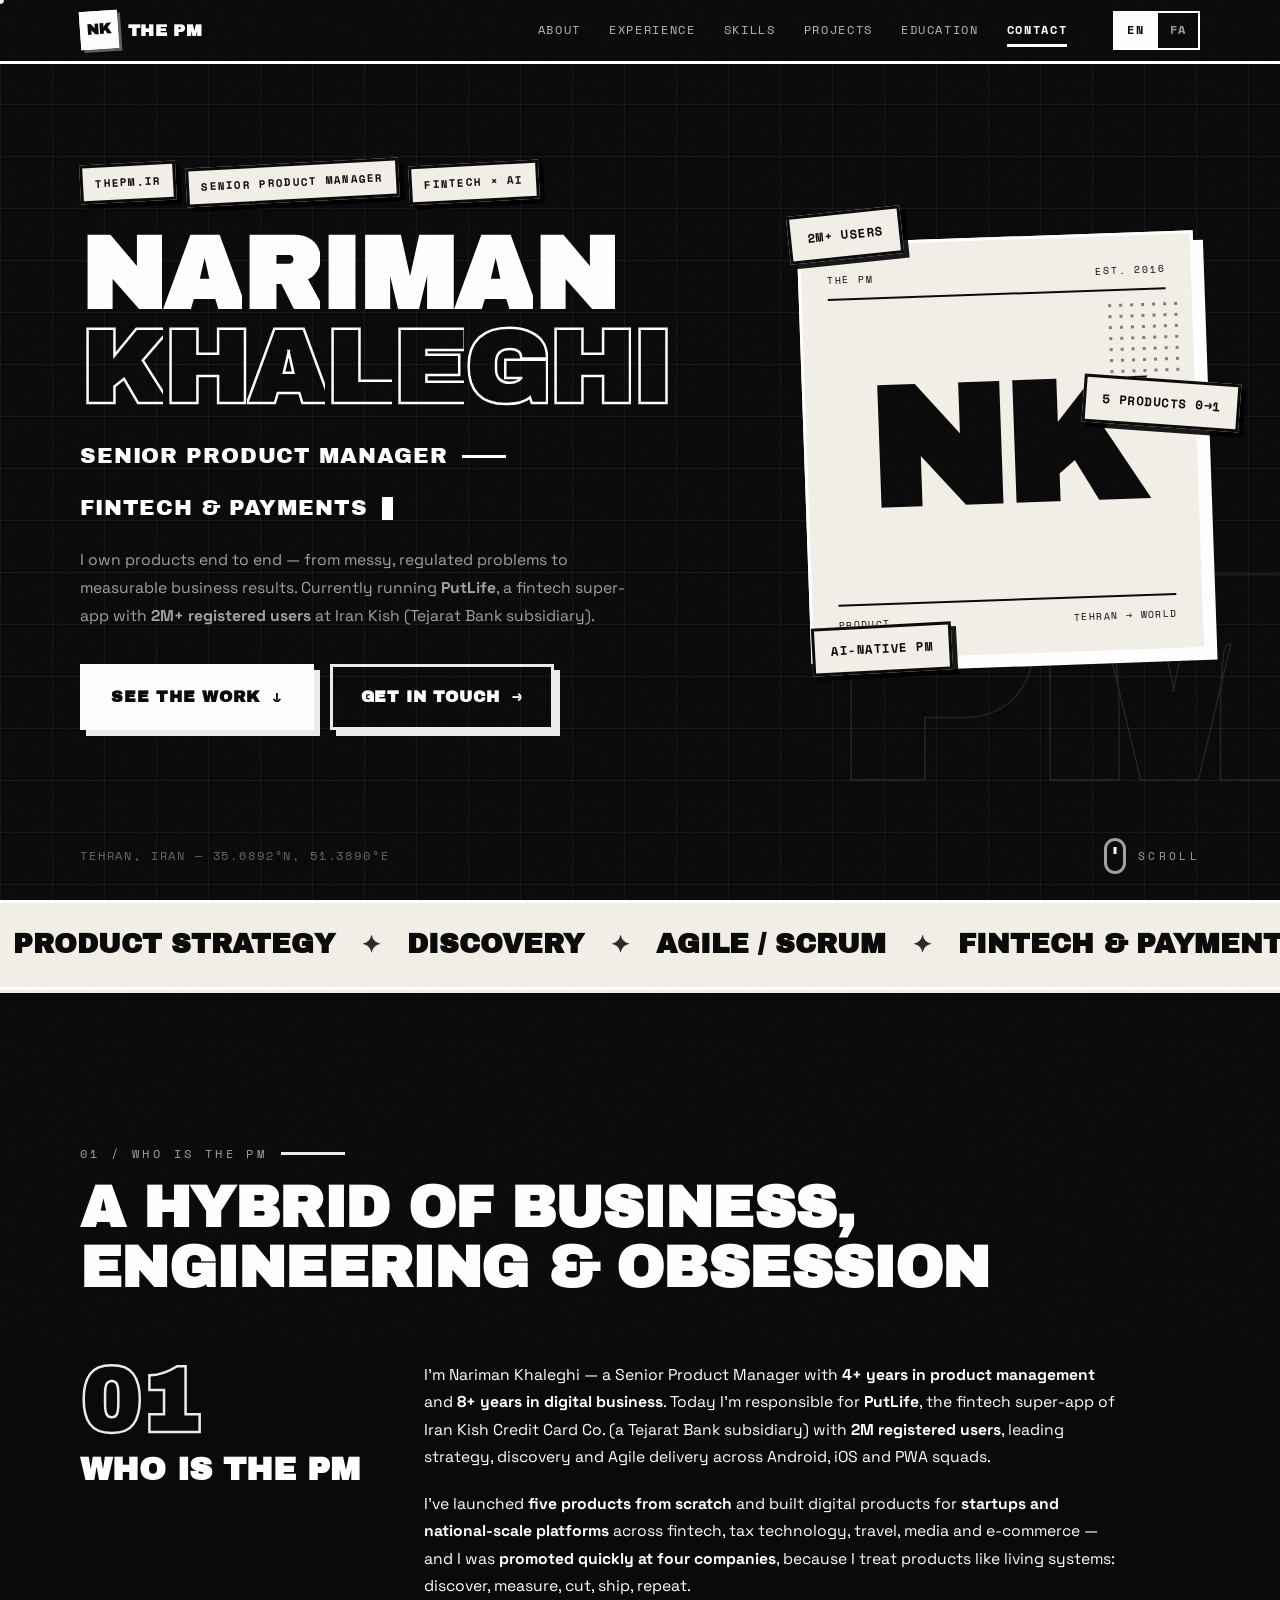
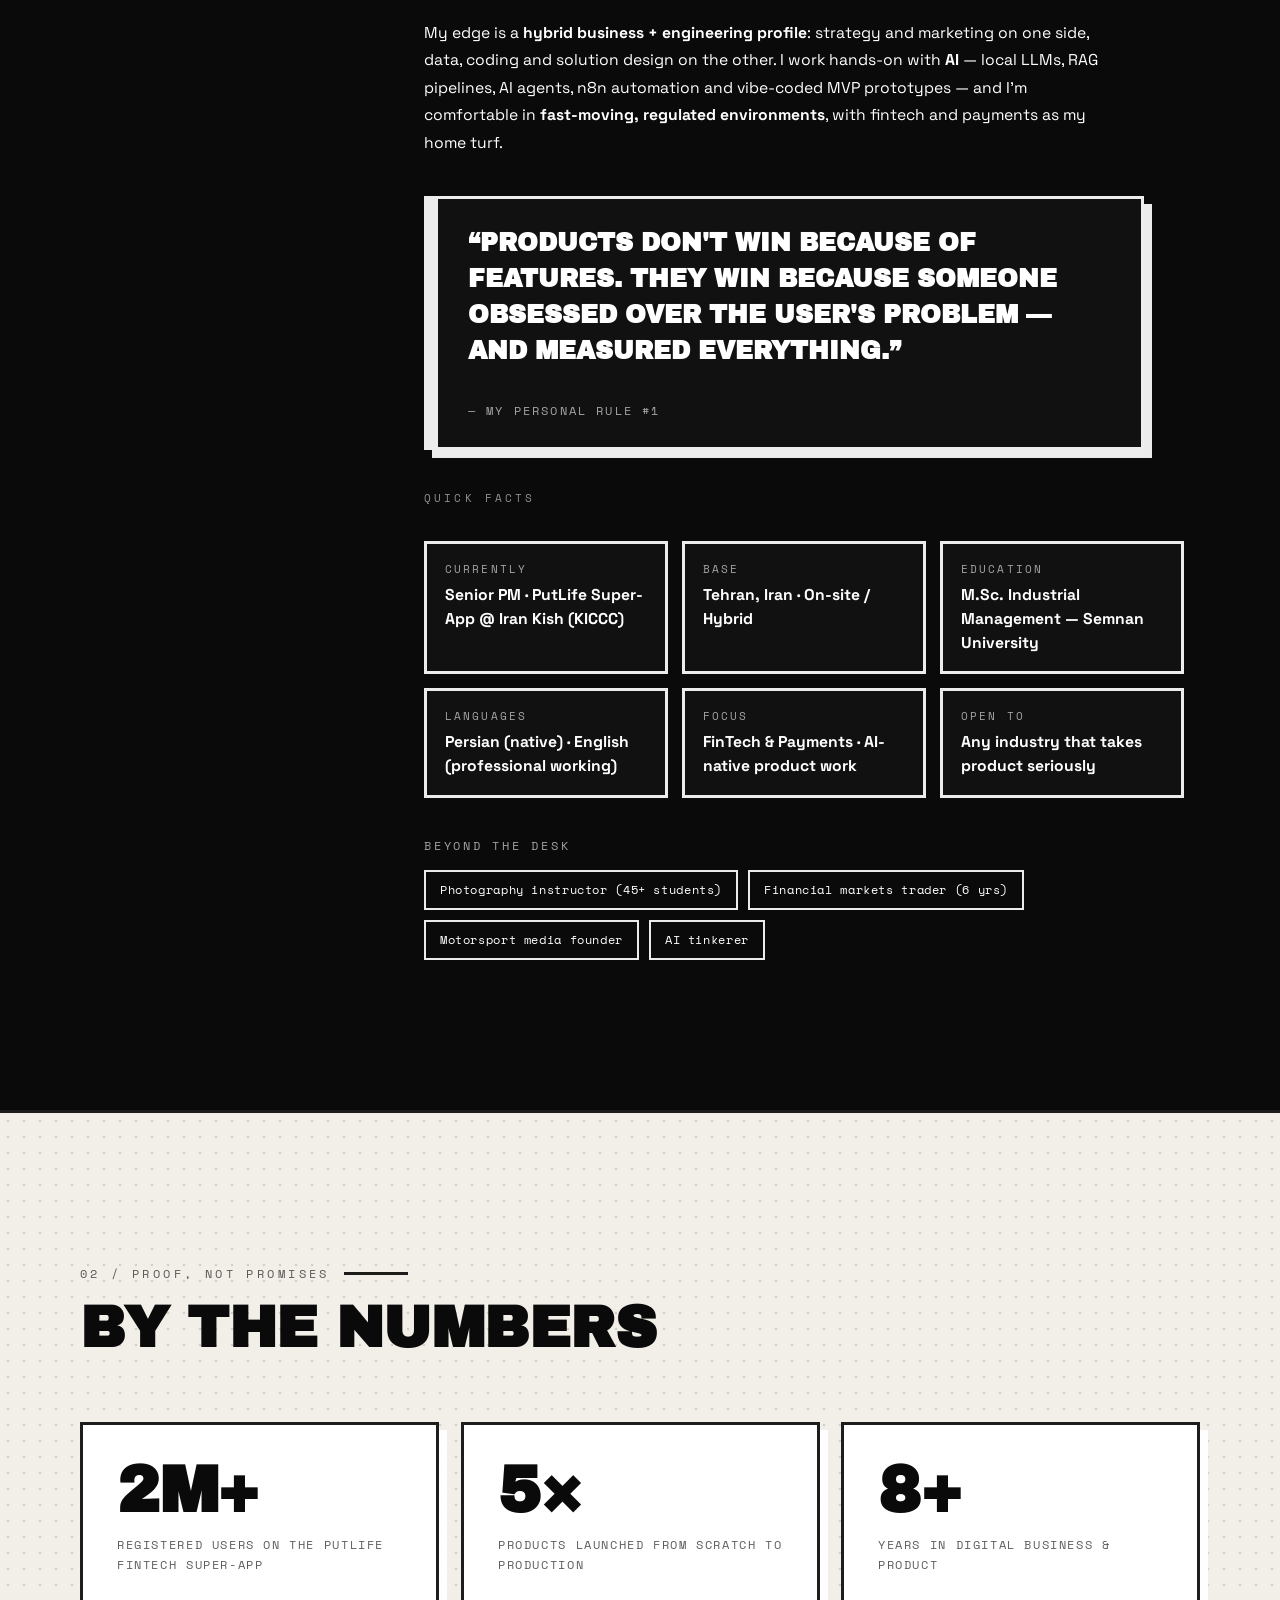
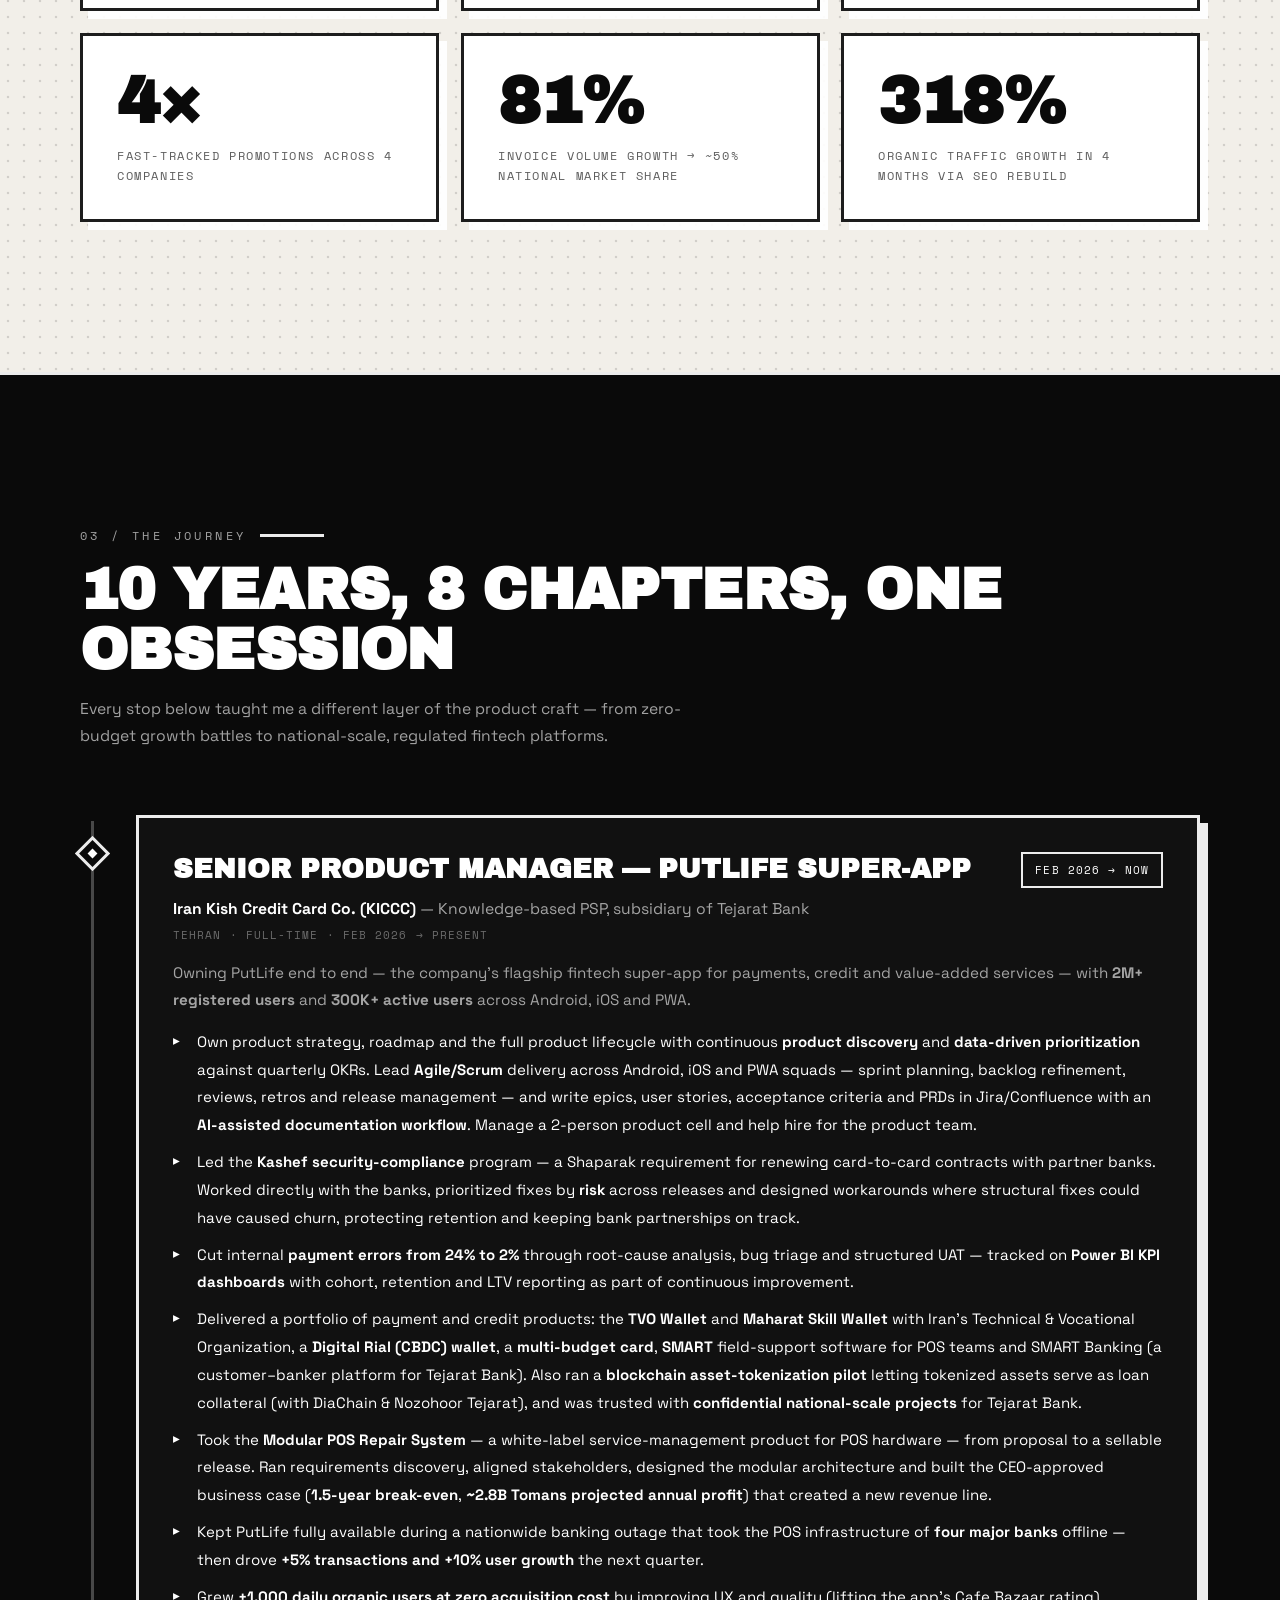
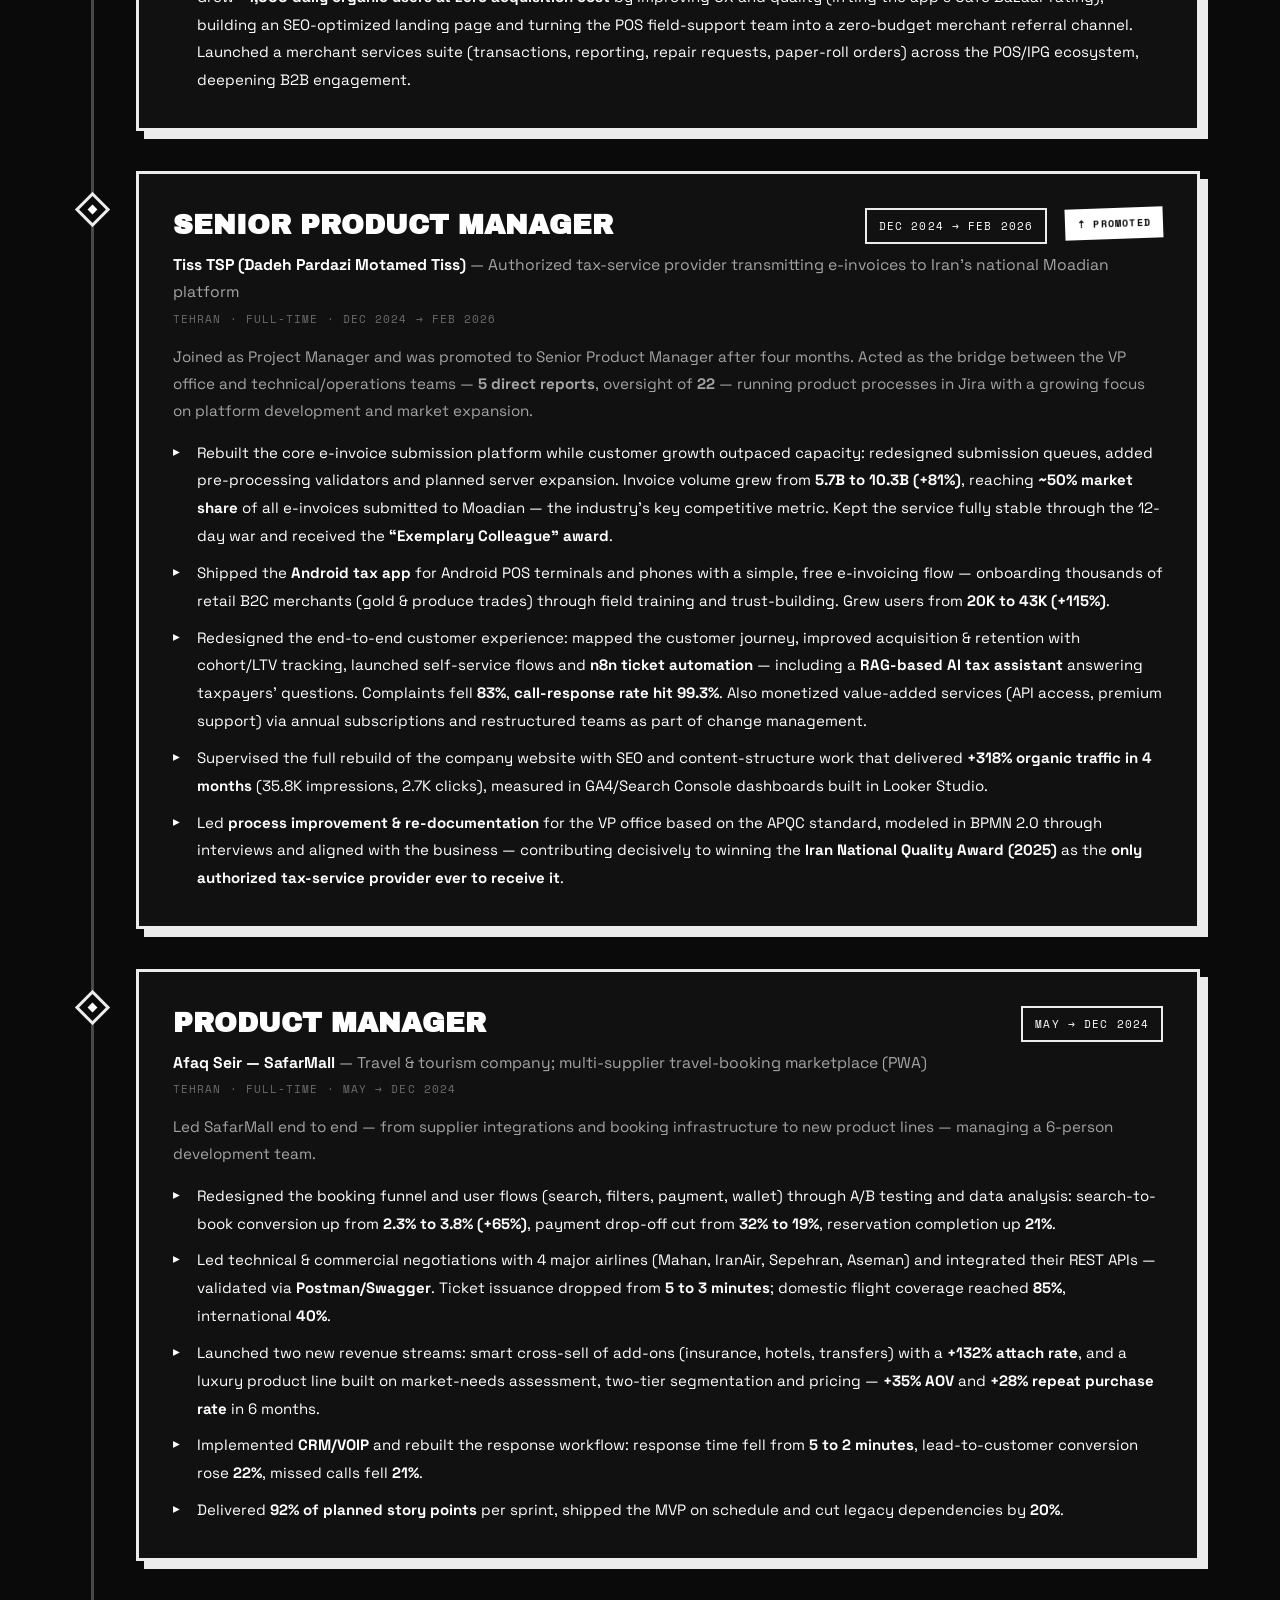
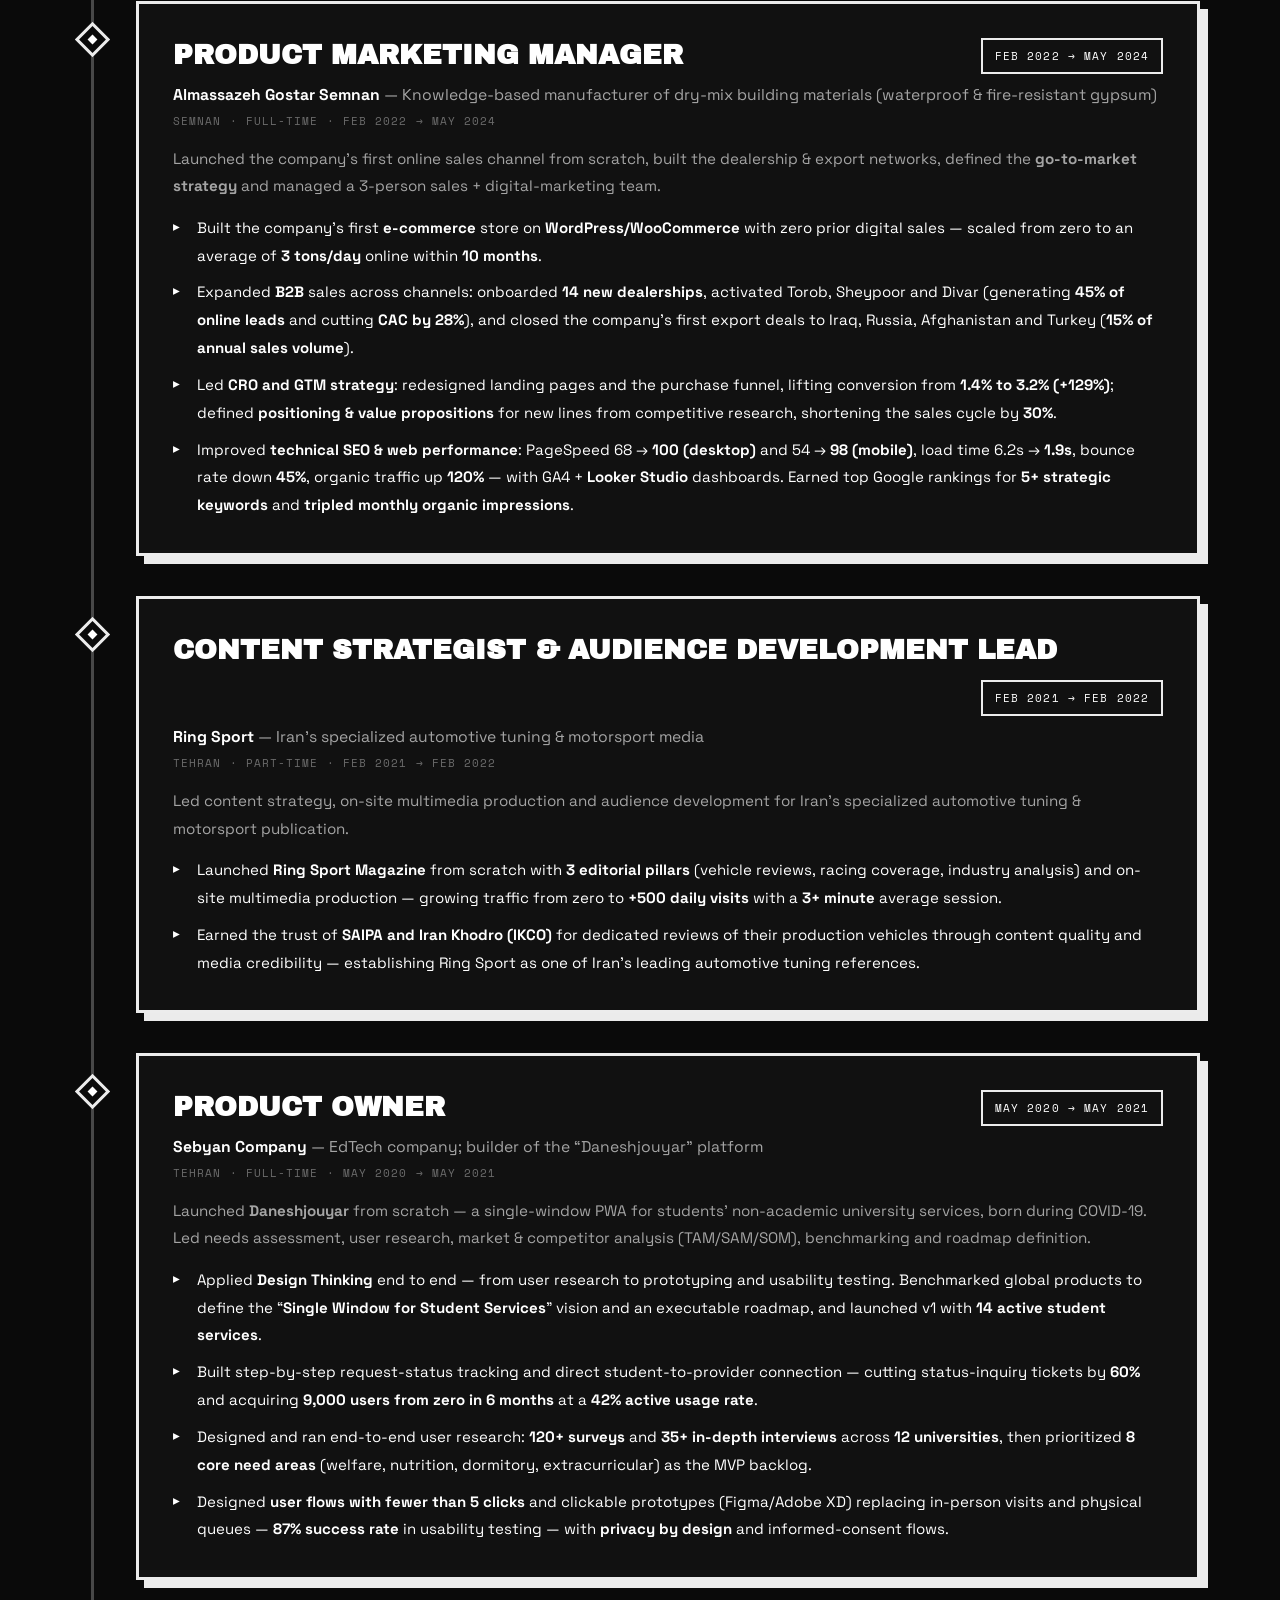
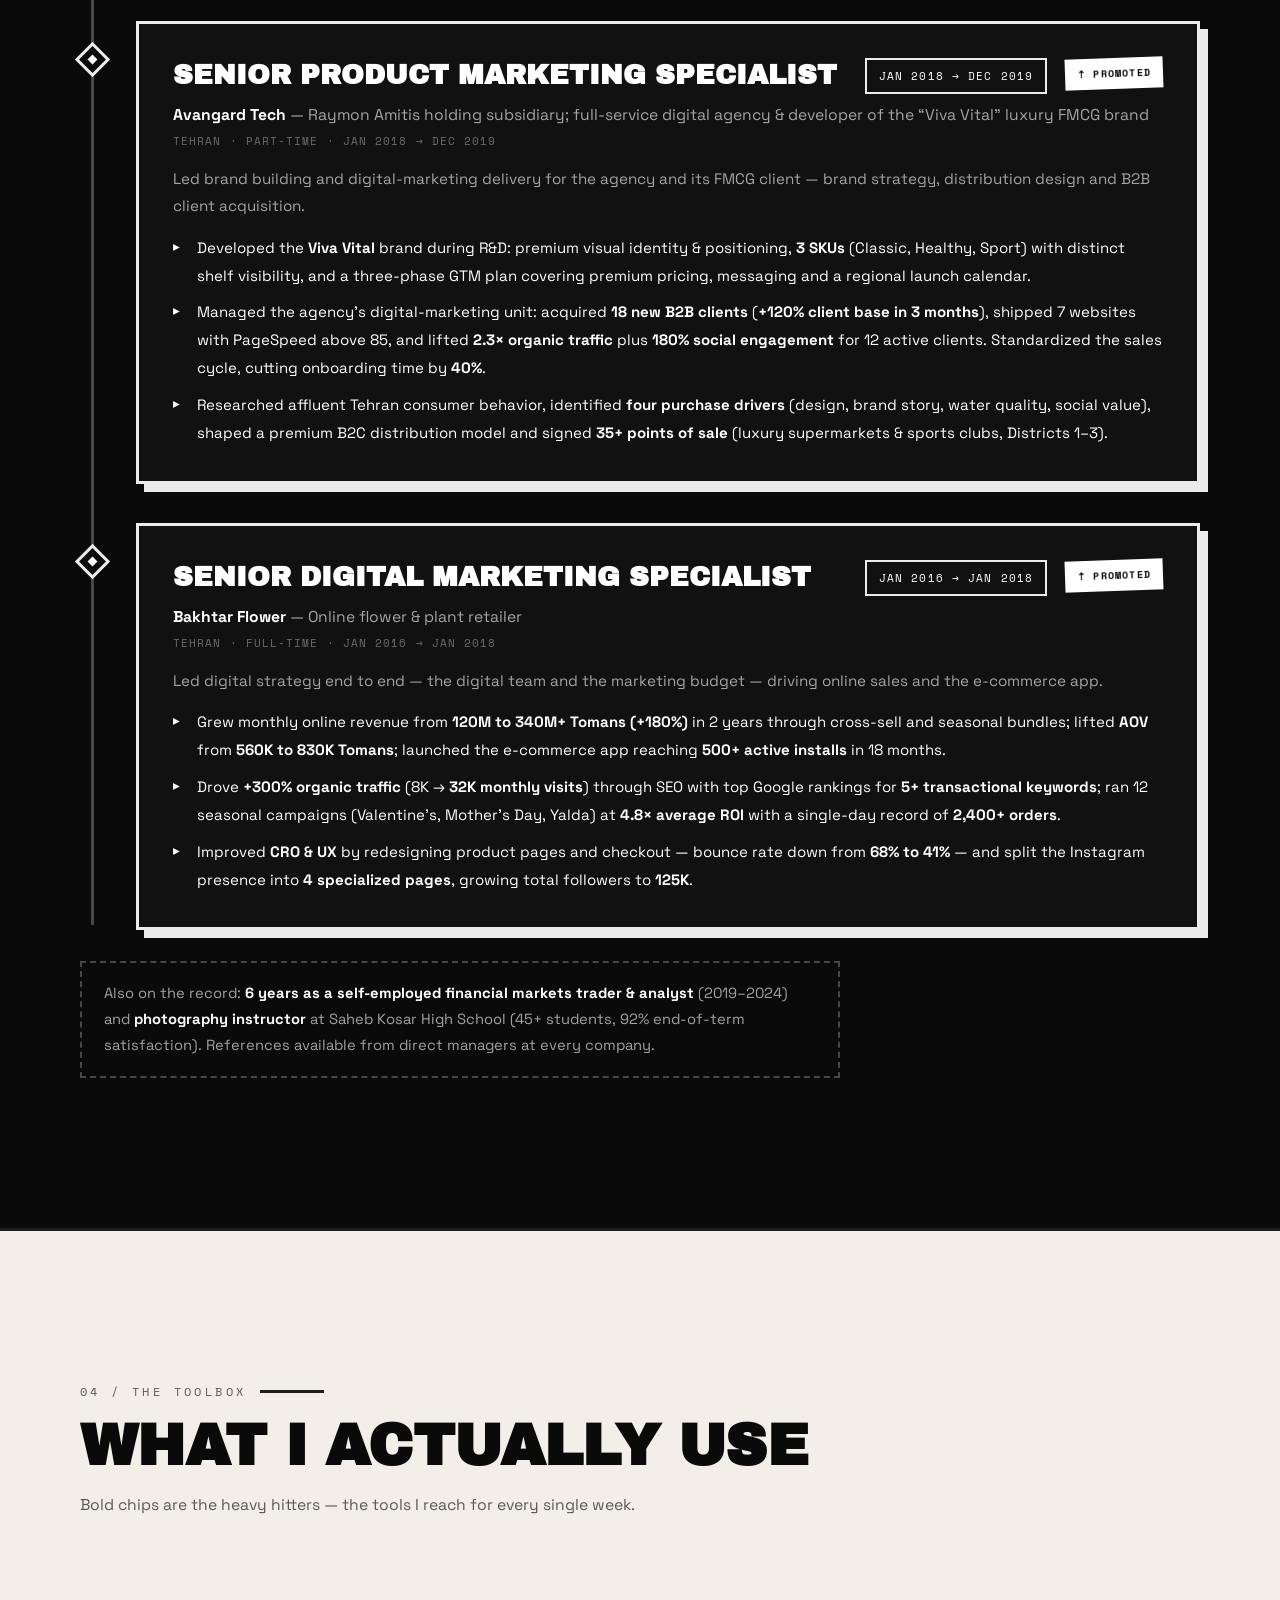
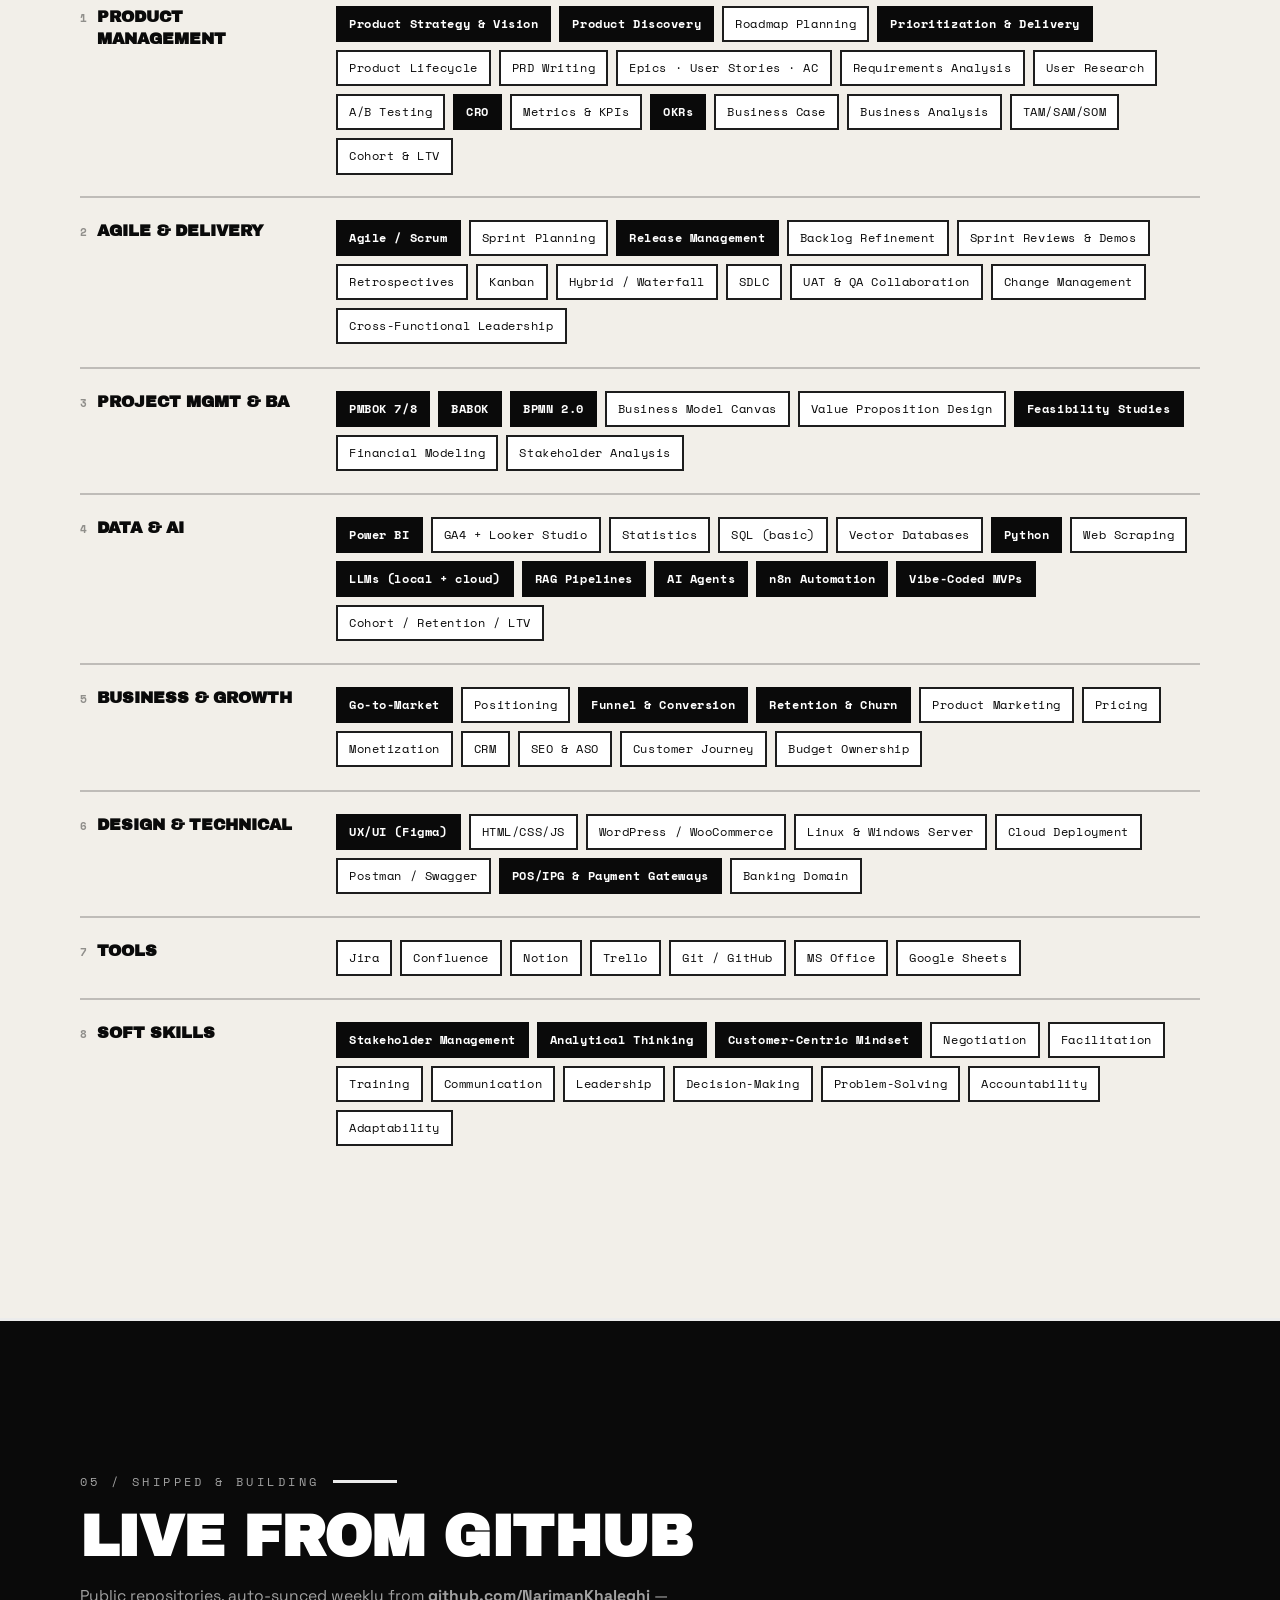
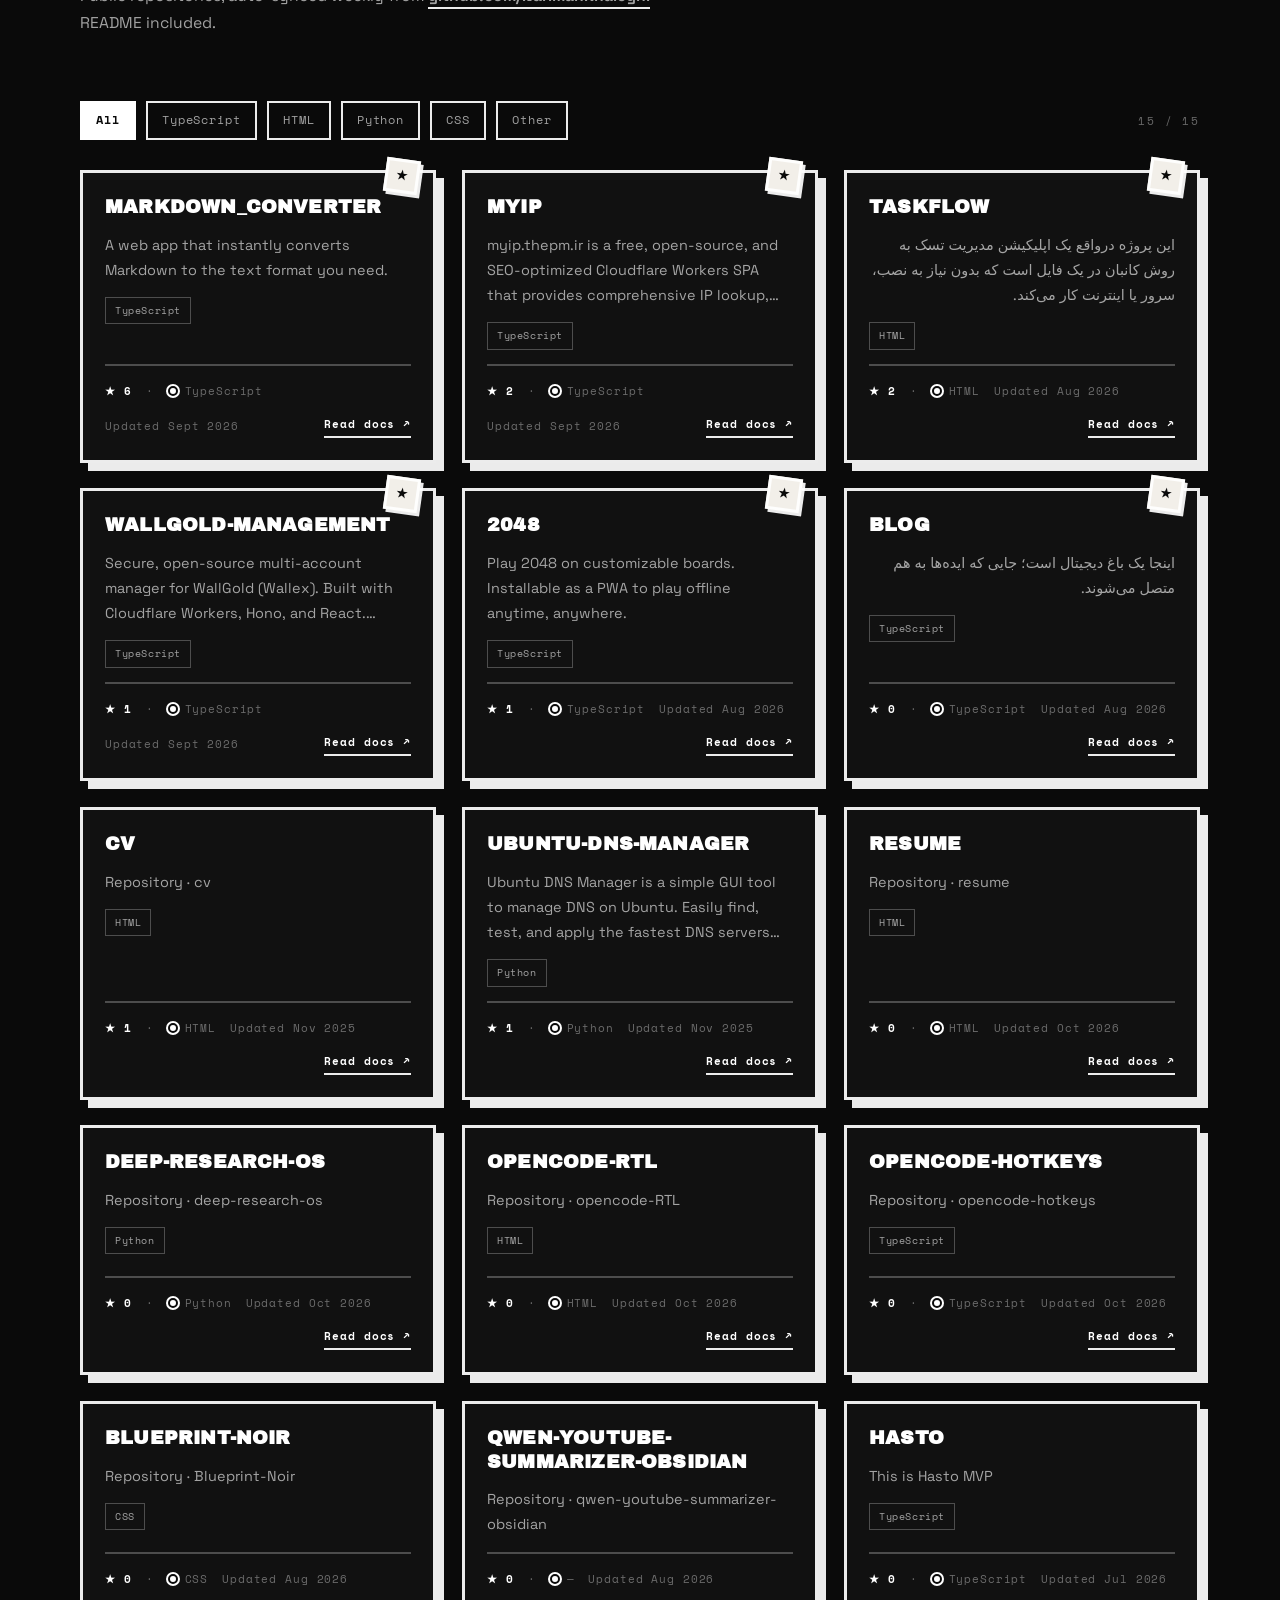
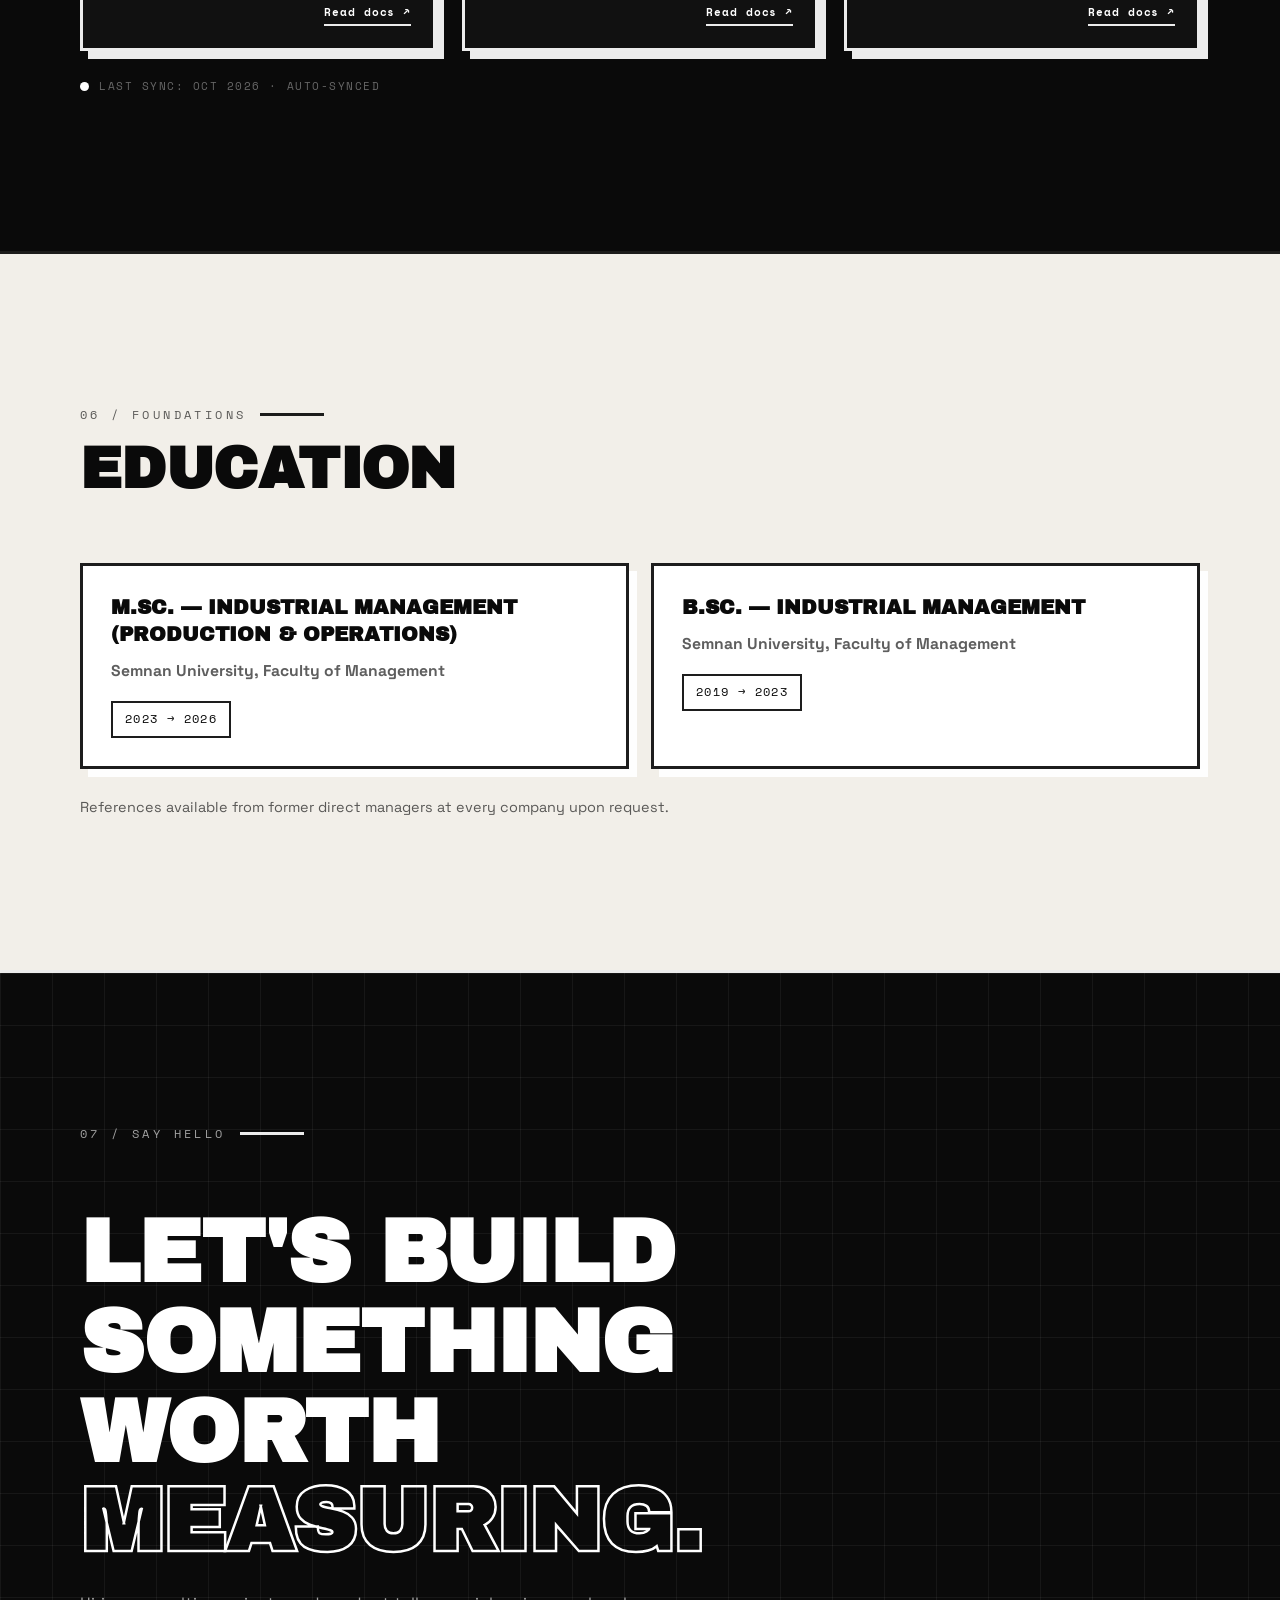
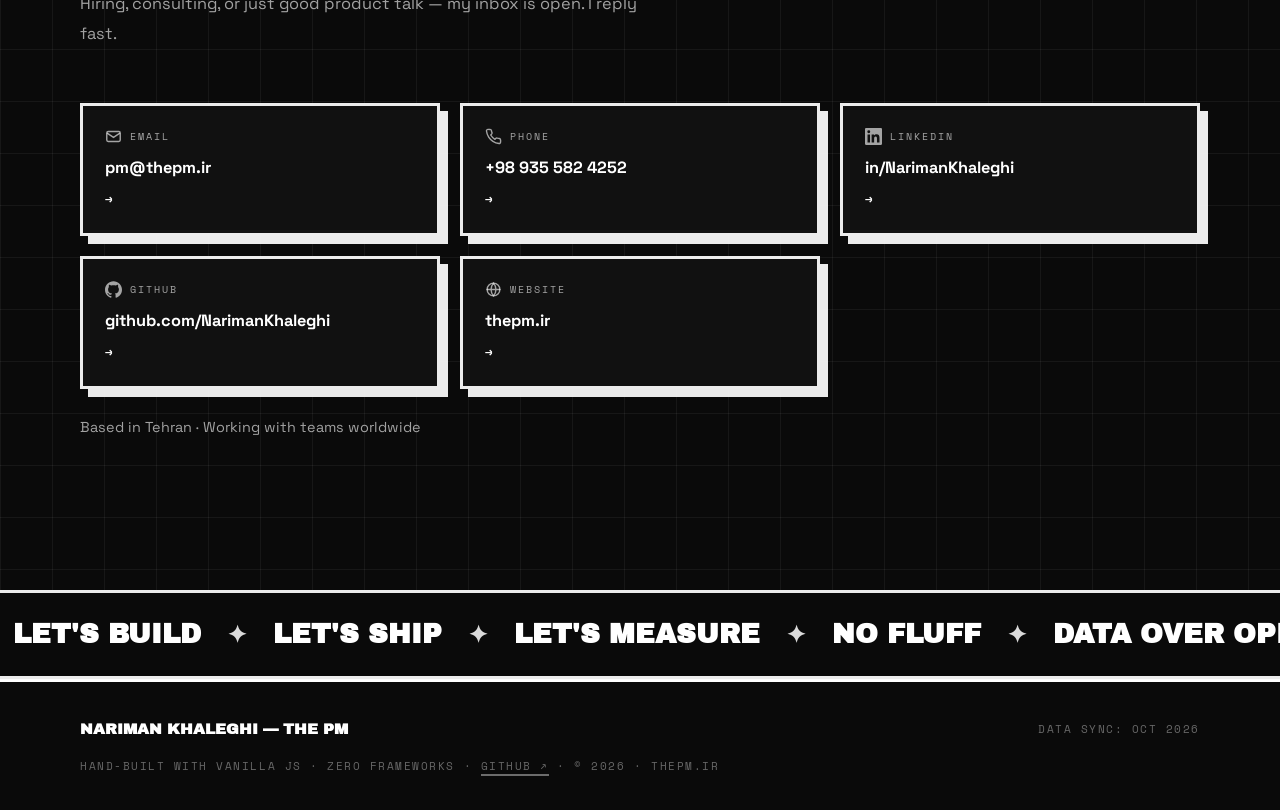
==== public/site/index.html @ 5ba6fdff "Initial commit" ====
<!DOCTYPE html>
<html lang="en" dir="ltr" data-lang="en">
<head>
  <meta charset="UTF-8">
  <meta name="viewport" content="width=device-width, initial-scale=1, viewport-fit=cover">
  <title>Nariman Khaleghi — The PM · Senior Product Manager, FinTech &amp; Payments</title>
  <meta name="description" content="Official site of Nariman Khaleghi (The PM): Senior Product Manager in FinTech & Payments. 2M+ user super-app owner, 5 products launched 0→1, AI-native PM.">
  <meta name="theme-color" content="#0a0a0a">

  <!-- Open Graph -->
  <meta property="og:type" content="website">
  <meta property="og:title" content="Nariman Khaleghi — The PM">
  <meta property="og:description" content="Senior Product Manager · FinTech & Payments · 2M+ users · 5 products 0→1 · AI-native">
  <meta property="og:url" content="https://thepm.ir">
  <meta name="twitter:card" content="summary_large_image">

  <!-- favicon -->
  <link rel="icon" type="image/svg+xml" href="favicon.svg">

  <!-- Fonts -->
  <link rel="preconnect" href="https://fonts.googleapis.com">
  <link rel="preconnect" href="https://fonts.gstatic.com" crossorigin>
  <link href="https://fonts.googleapis.com/css2?family=Archivo+Black&family=Space+Grotesk:wght@400;500;700&family=Space+Mono:wght@400;700&family=Vazirmatn:wght@300;400;500;700;800;900&display=swap" rel="stylesheet">

  <!-- Styles -->
  <link rel="stylesheet" href="assets/css/tokens.css">
  <link rel="stylesheet" href="assets/css/base.css">
  <link rel="stylesheet" href="assets/css/components.css">
  <link rel="stylesheet" href="assets/css/sections.css">
  <link rel="stylesheet" href="assets/css/effects.css">

  <!-- Structured data -->
  <script type="application/ld+json">
  {
    "@context": "https://schema.org",
    "@type": "Person",
    "name": "Nariman Khaleghi",
    "alternateName": "The PM",
    "jobTitle": "Senior Product Manager — FinTech & Payments",
    "url": "https://thepm.ir",
    "email": "mailto:pm@thepm.ir",
    "sameAs": [
      "https://github.com/NarimanKhaleghi",
      "https://linkedin.com/in/NarimanKhaleghi"
    ],
    "address": { "@type": "PostalAddress", "addressLocality": "Tehran", "addressCountry": "IR" }
  }
  </script>
</head>
<body>
  <a class="skip-link" href="#app" data-skip>پرش به محتوا / Skip to content</a>

  <!-- scroll progress -->
  <div class="progress" aria-hidden="true"><div class="bar"></div></div>

  <!-- custom cursor -->
  <div class="cursor-dot" aria-hidden="true"></div>
  <div class="cursor-ring" aria-hidden="true"></div>

  <!-- film grain -->
  <div class="grain" aria-hidden="true"></div>

  <!-- cinematic loader -->
  <div class="loader" id="loader" aria-hidden="true"></div>

  <!-- navigation (rendered by JS) -->
  <header class="nav" id="nav"></header>

  <!-- mobile menu overlay -->
  <div class="mmenu" id="mmenu" aria-hidden="true"></div>

  <!-- page -->
  <main id="app" tabindex="-1"></main>

  <!-- project docs modal -->
  <div class="modal-root" id="modal" aria-live="polite"></div>

  <!-- config & content (edit these to customize the site) -->
  <script src="data/config.js"></script>
  <script src="data/content.en.js"></script>
  <script src="data/content.fa.js"></script>

  <!-- core -->
  <script src="assets/js/core/util.js"></script>
  <script src="assets/js/core/i18n.js"></script>
  <script src="assets/js/core/effects.js"></script>
  <script src="assets/js/core/cursor.js"></script>
  <script src="assets/js/core/md.js"></script>

  <!-- section modules (modular: add/remove freely) -->
  <script src="assets/js/sections/loader.js"></script>
  <script src="assets/js/sections/nav.js"></script>
  <script src="assets/js/sections/hero.js"></script>
  <script src="assets/js/sections/marquee.js"></script>
  <script src="assets/js/sections/about.js"></script>
  <script src="assets/js/sections/stats.js"></script>
  <script src="assets/js/sections/experience.js"></script>
  <script src="assets/js/sections/skills.js"></script>
  <script src="assets/js/sections/projects.js"></script>
  <script src="assets/js/sections/education.js"></script>
  <script src="assets/js/sections/contact.js"></script>
  <script src="assets/js/sections/footer.js"></script>

  <!-- bootstrap -->
  <script src="assets/js/main.js"></script>
</body>
</html>
---- public/site/assets/css/tokens.css ----
/* ============================================================
   NK — THE PM · Design Tokens
   Neubrutalism · Strict Black & White
   ============================================================ */

:root{
  /* -------- core palette (monochrome) -------- */
  --black:      #0a0a0a;
  --black-2:    #111111;
  --black-3:    #1a1a1a;
  --paper:      #f2efe9;
  --paper-2:    #ffffff;
  --white:      #ffffff;

  /* -------- semantic (dark section = default) -------- */
  --bg:        var(--black);
  --bg-soft:   var(--black-2);
  --fg:        var(--white);
  --fg-dim:    rgba(255,255,255,.62);
  --fg-faint:  rgba(255,255,255,.38);
  --bd-c:      rgba(255,255,255,.92);
  --bd-c-soft: rgba(255,255,255,.25);
  --sh-c:      rgba(255,255,255,.92);

  /* -------- metrics -------- */
  --bd-w:      3px;
  --sh-x:      8px;
  --sh-y:      8px;
  --sh:        var(--sh-x) var(--sh-y) 0 0 var(--sh-c);
  --sh-lg:     12px 12px 0 0 var(--sh-c);
  --r:         0px;          /* brutalist: sharp corners */
  --r-pill:    999px;

  /* -------- layout -------- */
  --container: 1200px;
  --gutter:    clamp(18px, 4vw, 40px);
  --sec-pad:   clamp(84px, 12vw, 150px);

  /* -------- type -------- */
  --font-en:        "Space Grotesk", "Archivo Black", system-ui, sans-serif;
  --font-display-en:"Archivo Black", "Space Grotesk", system-ui, sans-serif;
  --font-fa:        "Vazirmatn", system-ui, sans-serif;
  --font-mono:      "Space Mono", "Courier New", monospace;

  --fs-hero:   clamp(2.7rem, 8vw, 7rem);
  --fs-mega:   clamp(2.6rem, 7.5vw, 5.5rem);
  --fs-h2:     clamp(2rem, 5vw, 3.6rem);
  --fs-h3:     clamp(1.25rem, 2.4vw, 1.7rem);
  --fs-body:   clamp(.98rem, 1.15vw, 1.08rem);
  --fs-sm:     .85rem;
  --fs-mono:   clamp(.68rem, .95vw, .8rem);
  --lh:        1.75;

  /* -------- motion -------- */
  --ease-out:  cubic-bezier(.16,1,.3,1);
  --ease-snap: cubic-bezier(.34,1.56,.64,1);
  --t-fast:    .18s;
  --t-med:     .35s;
  --t-slow:    .7s;

  --nav-h:     64px;
}

/* -------- paper (inverted / light) sections -------- */
.sec--paper{
  --bg:        var(--paper);
  --bg-soft:   var(--paper-2);
  --fg:        var(--black);
  --fg-dim:    rgba(10,10,10,.66);
  --fg-faint:  rgba(10,10,10,.42);
  --bd-c:      rgba(10,10,10,.92);
  --bd-c-soft: rgba(10,10,10,.22);
  --sh-c:      rgba(10,10,10,.92);
}

/* -------- Persian typography -------- */
html[data-lang="fa"]{
  --font-en:   var(--font-fa);
  --font-display-en: var(--font-fa);
  --font-mono: var(--font-fa);
  --lh:        1.95;
}
---- public/site/assets/css/base.css ----
/* ============================================================
   NK — THE PM · Base
   ============================================================ */

*,*::before,*::after{ box-sizing:border-box; margin:0; padding:0; }

html{
  scroll-behavior:smooth;
  -webkit-text-size-adjust:100%;
  text-size-adjust:100%;
}
body{
  background:var(--black);
  color:var(--white);
  font-family:var(--font-en);
  font-size:var(--fs-body);
  line-height:var(--lh);
  overflow-x:hidden;
  -webkit-font-smoothing:antialiased;
  -moz-osx-font-smoothing:grayscale;
  text-rendering:optimizeLegibility;
}
html[data-lang="fa"] body{ letter-spacing:0 !important; }

img,svg,video{ display:block; max-width:100%; }
a{ color:inherit; text-decoration:none; }
button{ font:inherit; color:inherit; background:none; border:0; cursor:pointer; }
ul,ol{ list-style:none; }
b,strong{ font-weight:700; }
::selection{ background:var(--white); color:var(--black); }
.sec--paper ::selection{ background:var(--black); color:var(--white); }

/* scrollbar */
::-webkit-scrollbar{ width:12px; height:12px; }
::-webkit-scrollbar-track{ background:var(--black); border-left:1px solid rgba(255,255,255,.15); }
::-webkit-scrollbar-thumb{ background:var(--white); border:3px solid var(--black); }
::-webkit-scrollbar-thumb:hover{ background:var(--paper); }

/* focus */
:focus{ outline:none; }
:focus-visible{ outline:3px solid var(--white); outline-offset:3px; }
.sec--paper :focus-visible{ outline-color:var(--black); }

/* skip link */
.skip-link{
  position:fixed; top:-100px; inset-inline-start:16px; z-index:400;
  background:var(--white); color:var(--black); font-weight:700;
  padding:10px 18px; border:3px solid var(--black); box-shadow:4px 4px 0 var(--black);
  transition:top .2s var(--ease-out);
}
.skip-link:focus{ top:14px; }

/* ============================================================
   Section shells
   ============================================================ */
.sec{
  position:relative;
  background:var(--bg);
  color:var(--fg);
  padding:var(--sec-pad) 0;
  border-top:var(--bd-w) solid var(--bd-c);
}
.sec:first-child{ border-top:0; }
.container{
  width:100%;
  max-width:var(--container);
  margin-inline:auto;
  padding-inline:var(--gutter);
}

/* section head — brutalist numbering */
.sec-head{ margin-bottom:clamp(38px,6vw,64px); }
.sec-head .idx{
  font-family:var(--font-mono);
  font-size:var(--fs-mono);
  letter-spacing:.28em;
  text-transform:uppercase;
  color:var(--fg-dim);
  display:flex; align-items:center; gap:14px;
}
html[dir="rtl"] .sec-head .idx{ letter-spacing:.1em; }
.sec-head .idx::after{
  content:""; flex:0 0 64px; height:3px; background:var(--bd-c);
}
.sec-head h2{
  font-family:var(--font-display-en);
  font-weight:900;
  font-size:var(--fs-h2);
  line-height:1.04;
  text-transform:uppercase;
  margin-top:14px;
  letter-spacing:-.01em;
}
html[data-lang="fa"] .sec-head h2{ text-transform:none; letter-spacing:0; line-height:1.25; }
.sec-head .sub{
  margin-top:16px; max-width:640px; color:var(--fg-dim); font-size:var(--fs-body);
}
.sec-head .sub a{
  font-weight:700; border-bottom:2px solid var(--bd-c); padding-bottom:1px;
  transition:opacity var(--t-fast);
}
.sec-head .sub a:hover{ opacity:.65; }

/* sticky label column (about / experience / skills / projects) */
.two-col{
  display:grid;
  grid-template-columns:minmax(180px, 280px) 1fr;
  gap:clamp(28px,5vw,64px);
  align-items:start;
}
@media (max-width:900px){
  .two-col{ grid-template-columns:1fr; }
  .two-col .col-label{ position:static !important; }
}
.col-label{
  position:sticky; top:calc(var(--nav-h) + 24px);
}
.col-label .big-idx{
  font-family:var(--font-display-en);
  font-size:clamp(3.4rem,7vw,5.6rem);
  font-weight:900; line-height:.9;
  color:transparent;
  -webkit-text-stroke:2.5px var(--bd-c);
}
.col-label .lab-t{
  font-family:var(--font-display-en);
  font-weight:900; font-size:clamp(1.4rem,2.6vw,2rem);
  text-transform:uppercase; margin-top:10px; line-height:1.1;
}
html[data-lang="fa"] .col-label .lab-t{ text-transform:none; }

/* ============================================================
   Utility
   ============================================================ */
.mono{ font-family:var(--font-mono); }
html[data-lang="fa"] .mono{ font-family:var(--font-fa); letter-spacing:0 !important; }
.upper{ text-transform:uppercase; }
.sr-only{
  position:absolute; width:1px; height:1px; padding:0; margin:-1px;
  overflow:hidden; clip:rect(0 0 0 0); white-space:nowrap; border:0;
}
.ltr{ direction:ltr !important; unicode-bidi:isolate; }
html[data-lang="fa"] .num{ font-family:var(--font-fa); }

/* hide native cursor when custom cursor is active */
html.has-cursor, html.has-cursor a, html.has-cursor button{ cursor:none; }

/* reduced motion */
@media (prefers-reduced-motion: reduce){
  html{ scroll-behavior:auto; }
  *,*::before,*::after{
    animation-duration:.001s !important;
    animation-iteration-count:1 !important;
    transition-duration:.001s !important;
  }
}
---- public/site/assets/css/components.css ----
/* ============================================================
   NK — THE PM · Components
   ============================================================ */

/* ------------------------------------------------------------
   Brutalist button
   ------------------------------------------------------------ */
.btn{
  --btn-bg: var(--white);
  --btn-fg: var(--black);
  display:inline-flex; align-items:center; gap:12px;
  background:var(--btn-bg); color:var(--btn-fg);
  border:var(--bd-w) solid var(--bd-c);
  box-shadow:6px 6px 0 0 var(--sh-c);
  padding:16px 28px;
  font-family:var(--font-display-en);
  font-weight:900;
  font-size:1rem;
  text-transform:uppercase;
  letter-spacing:.06em;
  border-radius:var(--r);
  position:relative;
  transition:transform var(--t-fast) var(--ease-out), box-shadow var(--t-fast) var(--ease-out), background var(--t-fast), color var(--t-fast);
}
html[data-lang="fa"] .btn{ font-family:var(--font-fa); letter-spacing:0; font-weight:800; }
.btn:hover{ transform:translate(-3px,-3px); box-shadow:9px 9px 0 0 var(--sh-c); }
.btn:active{ transform:translate(2px,2px); box-shadow:2px 2px 0 0 var(--sh-c); }
.btn .ar{ font-family:var(--font-mono); font-weight:700; transition:transform var(--t-fast) var(--ease-out); }
.btn:hover .ar{ transform:translateX(4px); }
html[dir="rtl"] .btn:hover .ar{ transform:translateX(-4px); }

.btn--ghost{ --btn-bg:transparent; --btn-fg:var(--fg); background:transparent; }
.btn--ghost:hover{ background:var(--fg); color:var(--bg); }
.sec--paper .btn--ghost:hover{ background:var(--black); color:var(--white); }

.btn--sm{ padding:10px 18px; font-size:.82rem; box-shadow:4px 4px 0 0 var(--sh-c); }

/* ------------------------------------------------------------
   Chips & tags
   ------------------------------------------------------------ */
.chip{
  display:inline-flex; align-items:center; gap:8px;
  border:2px solid var(--bd-c);
  padding:7px 14px;
  font-family:var(--font-mono);
  font-size:.78rem;
  letter-spacing:.05em;
  background:transparent;
  color:var(--fg);
  transition:background var(--t-fast), color var(--t-fast), transform var(--t-fast) var(--ease-snap);
}
html[data-lang="fa"] .chip{ font-family:var(--font-fa); font-size:.8rem; }
.chip:hover{ background:var(--fg); color:var(--bg); transform:translate(-2px,-2px); box-shadow:3px 3px 0 0 var(--sh-c); }
.chip--solid{ background:var(--fg); color:var(--bg); }
.chip--solid:hover{ background:transparent; color:var(--fg); box-shadow:none; transform:none; }

.chip-row{ display:flex; flex-wrap:wrap; gap:10px; }

/* ------------------------------------------------------------
   Sticker (rotated badge)
   ------------------------------------------------------------ */
.sticker{
  display:inline-block;
  background:var(--paper);
  color:var(--black);
  border:3px solid var(--black);
  box-shadow:5px 5px 0 0 rgba(0,0,0,.9);
  padding:10px 16px;
  font-family:var(--font-mono);
  font-weight:700;
  font-size:.78rem;
  letter-spacing:.12em;
  text-transform:uppercase;
  transform:rotate(var(--rot, -3deg));
  transition:transform var(--t-med) var(--ease-snap);
}
.sticker:hover{ transform:rotate(0deg) scale(1.06); }
.sticker--ghost{ background:var(--black); color:var(--white); border-color:var(--white); box-shadow:5px 5px 0 0 var(--paper); }

/* ------------------------------------------------------------
   Card
   ------------------------------------------------------------ */
.card{
  background:var(--bg-soft);
  border:var(--bd-w) solid var(--bd-c);
  box-shadow:var(--sh);
  border-radius:var(--r);
  transition:transform var(--t-med) var(--ease-out), box-shadow var(--t-med) var(--ease-out);
}
.card--hover:hover{ transform:translate(-4px,-4px); box-shadow:var(--sh-lg); }
.sec--paper .card{ background:var(--paper-2); }

/* ------------------------------------------------------------
   Nav
   ------------------------------------------------------------ */
.nav{
  position:fixed; inset-inline:0; top:0; z-index:200;
  height:var(--nav-h);
  background:var(--black);
  color:var(--white);
  border-bottom:var(--bd-w) solid var(--white);
  display:flex; align-items:center;
}
.nav .container{ display:flex; align-items:center; gap:20px; }
.nav-logo{
  display:inline-flex; align-items:center; gap:10px;
  font-family:var(--font-display-en); font-weight:900; font-size:1.05rem;
  letter-spacing:.02em;
}
.nav-logo .logo-box{
  width:38px; height:38px; flex:none;
  display:grid; place-items:center;
  background:var(--white); color:var(--black);
  border:3px solid var(--white);
  box-shadow:3px 3px 0 0 rgba(255,255,255,.35);
  font-size:.92rem;
  transform:rotate(-4deg);
  transition:transform var(--t-med) var(--ease-snap);
}
.nav-logo:hover .logo-box{ transform:rotate(0deg) scale(1.08); }
.nav-links{
  display:flex; gap:4px; margin-inline-start:auto; align-items:center;
}
.nav-link{
  font-family:var(--font-mono);
  font-size:.74rem; letter-spacing:.14em; text-transform:uppercase;
  padding:8px 12px; position:relative; color:rgba(255,255,255,.72);
  transition:color var(--t-fast);
}
html[data-lang="fa"] .nav-link{ font-family:var(--font-fa); font-size:.86rem; letter-spacing:0; }
.nav-link::after{
  content:""; position:absolute; inset-inline:12px; bottom:2px; height:3px;
  background:var(--white); transform:scaleX(0); transform-origin:center;
  transition:transform var(--t-med) var(--ease-out);
}
.nav-link:hover{ color:var(--white); }
.nav-link:hover::after,.nav-link.is-active::after{ transform:scaleX(1); }
.nav-link.is-active{ color:var(--white); font-weight:700; }

/* lang switch */
.lang-switch{
  display:flex; align-items:center; gap:0;
  border:2px solid var(--white); margin-inline-start:14px;
  flex:none;
}
.lang-switch button{
  font-family:var(--font-mono); font-size:.72rem; font-weight:700;
  padding:7px 12px; letter-spacing:.1em;
  color:rgba(255,255,255,.6);
  transition:background var(--t-fast), color var(--t-fast);
}
.lang-switch button.is-on{ background:var(--white); color:var(--black); }
.lang-switch .sep{ width:2px; align-self:stretch; background:var(--white); flex:none; }

/* burger */
.nav-burger{
  display:none; margin-inline-start:auto;
  width:44px; height:44px; border:2px solid var(--white);
  position:relative; flex:none;
}
.nav-burger span{
  position:absolute; inset-inline:9px; height:3px; background:var(--white);
  top:calc(50% - 5px); transition:transform var(--t-med) var(--ease-out), top var(--t-med), opacity var(--t-fast);
}
.nav-burger span:nth-child(2){ top:calc(50% - 0px); }
.nav-burger span:nth-child(3){ top:calc(50% + 5px); }
.nav-burger.is-open span:nth-child(1){ top:50%; transform:rotate(45deg); }
.nav-burger.is-open span:nth-child(2){ opacity:0; }
.nav-burger.is-open span:nth-child(3){ top:50%; transform:rotate(-45deg); }

@media (max-width:960px){
  .nav-links{ display:none; }
  .nav-burger{ display:block; }
  .lang-switch{ margin-inline-start:auto; }
  .nav-burger{ margin-inline-start:14px; }
}

/* mobile menu overlay */
.mmenu{
  position:fixed; inset:0; z-index:150;
  background:var(--black);
  border-top:var(--bd-w) solid var(--white);
  padding:calc(var(--nav-h) + 30px) var(--gutter) 40px;
  display:flex; flex-direction:column; gap:6px;
  transform:translateY(-102%);
  overflow:hidden;
  visibility:hidden;
  transition:transform var(--t-slow) var(--ease-out), visibility 0s linear var(--t-slow);
}
.mmenu.is-open{
  transform:translateY(0);
  visibility:visible;
  overflow-y:auto;
  transition:transform var(--t-slow) var(--ease-out);
}
.mmenu a{
  font-family:var(--font-display-en); font-weight:900;
  font-size:clamp(2rem,9vw,3.2rem); text-transform:uppercase;
  padding:8px 0; border-bottom:2px solid rgba(255,255,255,.18);
  display:flex; align-items:baseline; gap:16px;
  opacity:0; transform:translateY(24px);
  transition:opacity var(--t-med) var(--ease-out), transform var(--t-med) var(--ease-out), color var(--t-fast);
}
html[data-lang="fa"] .mmenu a{ text-transform:none; font-family:var(--font-fa); }
.mmenu.is-open a{ opacity:1; transform:translateY(0); }
.mmenu a:hover{ color:var(--paper); }
@media (max-height:720px){
  .mmenu a{ font-size:clamp(1.5rem,6vh,2.4rem); padding:5px 0; }
}
.mmenu a i{
  font-style:normal; font-family:var(--font-mono); font-size:.8rem;
  color:var(--fg-faint); letter-spacing:.2em;
}
.mmenu-foot{ margin-top:auto; color:var(--fg-faint); font-family:var(--font-mono); font-size:.75rem; letter-spacing:.12em; }

/* scroll progress */
.progress{
  position:fixed; top:0; inset-inline-start:0; height:4px; width:100%;
  z-index:210; pointer-events:none;
}
.progress .bar{
  height:100%; width:100%; background:var(--white);
  transform:scaleX(0); transform-origin:var(--origin, left);
  transition:transform .08s linear;
}
html[dir="rtl"] .progress .bar{ --origin: right; }

/* ------------------------------------------------------------
   Marquee band
   ------------------------------------------------------------ */
.marquee{
  overflow:hidden;
  border-top:var(--bd-w) solid var(--bd-c);
  border-bottom:var(--bd-w) solid var(--bd-c);
  background:var(--paper);
  color:var(--black);
  padding:18px 0;
  user-select:none;
}
.marquee--dark{ background:var(--black); color:var(--white); }
.marquee-track{
  display:flex; width:max-content;
  animation:mq 30s linear infinite;
  will-change:transform;
}
.marquee:hover .marquee-track{ animation-play-state:paused; }
.marquee-track > span{
  display:inline-flex; align-items:center; gap:26px;
  padding-inline:13px;
  font-family:var(--font-display-en); font-weight:900;
  font-size:clamp(1.1rem,2.6vw,1.7rem);
  text-transform:uppercase; white-space:nowrap;
}
html[data-lang="fa"] .marquee-track > span{ text-transform:none; font-family:var(--font-fa); font-weight:800; }
.marquee-track .star{ font-family:var(--font-mono); font-size:.9em; opacity:.85; }
@keyframes mq{ from{ transform:translateX(0); } to{ transform:translateX(-50%); } }

/* ------------------------------------------------------------
   Modal (project docs)
   ------------------------------------------------------------ */
.modal-root{ position:fixed; inset:0; z-index:300; display:none; }
.modal-root.is-open{ display:block; }
.modal-veil{
  position:absolute; inset:0;
  background:rgba(5,5,5,.78);
  backdrop-filter:blur(3px); -webkit-backdrop-filter:blur(3px);
}
.modal-panel{
  position:absolute; inset-inline:0; bottom:0; top:clamp(20px,6vh,60px);
  max-width:1000px; margin-inline:auto;
  background:var(--black); color:var(--white);
  border:var(--bd-w) solid var(--white); border-bottom:0;
  box-shadow:0 -10px 0 0 rgba(255,255,255,.9);
  display:flex; flex-direction:column;
  animation:modalUp .5s var(--ease-out);
}
@keyframes modalUp{ from{ transform:translateY(60px); opacity:0; } to{ transform:translateY(0); opacity:1; } }
.modal-head{
  display:flex; align-items:center; gap:18px;
  padding:18px 24px; border-bottom:var(--bd-w) solid var(--white);
  flex:none;
}
.modal-head .m-name{
  font-family:var(--font-display-en); font-weight:900;
  font-size:clamp(1.1rem,3vw,1.7rem); text-transform:uppercase;
  overflow-wrap:anywhere;
}
html[data-lang="fa"] .modal-head .m-name{ text-transform:none; }
.modal-close{
  margin-inline-start:auto; flex:none;
  width:44px; height:44px; border:2px solid var(--white);
  display:grid; place-items:center;
  font-family:var(--font-mono); font-size:1.1rem; font-weight:700;
  transition:background var(--t-fast), color var(--t-fast), transform var(--t-fast) var(--ease-snap);
}
.modal-close:hover{ background:var(--white); color:var(--black); transform:rotate(90deg); }
.modal-meta{
  display:flex; flex-wrap:wrap; gap:8px; align-items:center;
  padding:14px 24px; border-bottom:2px solid rgba(255,255,255,.2);
  flex:none;
}
.modal-body{
  overflow-y:auto; padding:26px 28px 48px;
  font-size:1rem; line-height:1.8;
}
.modal-body .md h1,.modal-body .md h2,.modal-body .md h3,.modal-body .md h4{
  font-family:var(--font-display-en); text-transform:uppercase;
  margin:1.6em 0 .55em; line-height:1.25;
}
html[data-lang="fa"] .modal-body .md h1,
html[data-lang="fa"] .modal-body .md h2,
html[data-lang="fa"] .modal-body .md h3,
html[data-lang="fa"] .modal-body .md h4{ text-transform:none; font-family:var(--font-fa); }
.modal-body .md h1:first-child{ margin-top:0; }
.modal-body .md h1{ font-size:1.6rem; border-bottom:3px solid var(--white); padding-bottom:8px; }
.modal-body .md h2{ font-size:1.3rem; }
.modal-body .md h3{ font-size:1.12rem; }
.modal-body .md p{ margin:.7em 0; }
.modal-body .md a{ border-bottom:2px solid var(--white); font-weight:700; }
.modal-body .md a:hover{ background:var(--white); color:var(--black); }
.modal-body .md code{
  font-family:var(--font-mono); font-size:.85em;
  background:rgba(255,255,255,.14); border:1px solid rgba(255,255,255,.3);
  padding:2px 7px; direction:ltr; unicode-bidi:isolate;
}
.modal-body .md pre{
  background:var(--black-2); border:2px solid rgba(255,255,255,.4);
  padding:16px 18px; overflow-x:auto; margin:1em 0;
  font-family:var(--font-mono); font-size:.85rem; line-height:1.6;
  direction:ltr; text-align:left;
}
.modal-body .md pre code{ background:none; border:0; padding:0; }
.modal-body .md ul,.modal-body .md ol{ margin:.8em 0 .8em 0; padding-inline-start:26px; }
.modal-body .md ul{ list-style:square; }
.modal-body .md ol{ list-style:decimal; }
.modal-body .md li{ margin:.4em 0; padding-inline-start:4px; }
.modal-body .md li::marker{ color:var(--white); font-weight:700; }
.modal-body .md blockquote{
  border-inline-start:6px solid var(--white);
  padding:10px 18px; margin:1em 0;
  background:var(--black-2); color:var(--fg-dim);
  font-style:italic;
}
html[data-lang="fa"] .modal-body .md blockquote{ font-style:normal; }
.modal-body .md img{ border:2px solid rgba(255,255,255,.35); margin:1em 0; max-height:480px; }
.modal-body .md hr{ border:0; border-top:2px dashed rgba(255,255,255,.35); margin:1.8em 0; }
.modal-body .md table{ border-collapse:collapse; margin:1em 0; width:100%; }
.modal-body .md th,.modal-body .md td{ border:2px solid rgba(255,255,255,.4); padding:8px 12px; text-align:start; }
.modal-body .md th{ background:var(--black-2); font-family:var(--font-mono); font-size:.8rem; text-transform:uppercase; }

/* docs loading skeleton */
.skel{
  position:relative; overflow:hidden;
  background:var(--black-2); border:1px solid rgba(255,255,255,.16);
  height:18px; margin:12px 0;
}
.skel::after{
  content:""; position:absolute; inset:0;
  background:linear-gradient(90deg, transparent, rgba(255,255,255,.13), transparent);
  animation:skel 1.2s linear infinite;
}
@keyframes skel{ from{ transform:translateX(-100%);} to{ transform:translateX(100%);} }

/* body lock */
body.modal-lock{ overflow:hidden; }
---- public/site/assets/css/sections.css ----
/* ============================================================
   NK — THE PM · Sections
   ============================================================ */

/* ------------------------------------------------------------
   HERO
   ------------------------------------------------------------ */
.hero{
  min-height:100svh;
  display:flex; flex-direction:column;
  padding-top:calc(var(--nav-h) + clamp(30px,6vh,64px));
  position:relative; overflow:hidden;
}
.hero .container{
  display:grid; grid-template-columns:1.25fr .75fr;
  gap:clamp(30px,5vw,70px);
  align-items:center; flex:1;
  width:100%; max-width:var(--container);
  margin-inline:auto; padding-inline:var(--gutter);
  padding-bottom:clamp(40px,7vh,80px);
}
@media (max-width:1020px){
  .hero .container{ grid-template-columns:1fr; }
  .hero-vis{ order:-1; max-width:480px; }
}
.hero-kicker{ display:flex; flex-wrap:wrap; gap:10px; align-items:center; }
.hero-kicker .sticker{ font-size:.68rem; padding:7px 12px; }

.hero-name{
  font-family:var(--font-display-en);
  font-weight:900;
  font-size:var(--fs-hero);
  line-height:.92;
  text-transform:uppercase;
  letter-spacing:-.015em;
  margin-top:26px;
  overflow-wrap:anywhere;
}
html[data-lang="fa"] .hero-name{
  text-transform:none; line-height:1.14; letter-spacing:0;
  font-weight:900; font-size:calc(var(--fs-hero) * .82);
}
.hero-name .row2{ display:block; }

.hero-role{
  margin-top:22px;
  display:flex; align-items:center; gap:14px; flex-wrap:wrap;
  font-family:var(--font-display-en);
  font-size:clamp(1rem,2.2vw,1.35rem);
  text-transform:uppercase; letter-spacing:.04em;
}
html[data-lang="fa"] .hero-role{ text-transform:none; letter-spacing:0; font-family:var(--font-fa); }
.hero-role .sep{ width:44px; height:3px; background:var(--white); flex:none; }

.hero-pitch{
  margin-top:18px; max-width:560px;
  color:var(--fg-dim); font-size:var(--fs-body); line-height:1.8;
}
.hero-cta{ display:flex; flex-wrap:wrap; gap:16px; margin-top:34px; }

.hero-foot{
  display:flex; align-items:center; justify-content:space-between; gap:20px;
  padding-bottom:26px;
  width:100%; max-width:var(--container);
  margin-inline:auto; padding-inline:var(--gutter);
}
.hero-foot .loc{ font-family:var(--font-mono); font-size:.72rem; letter-spacing:.16em; text-transform:uppercase; color:var(--fg-faint); }
html[data-lang="fa"] .hero-foot .loc{ letter-spacing:0; }

/* hero visual — NK monogram board */
.hero-vis{ position:relative; }
.monogram{
  aspect-ratio:1/1.06;
  background:var(--paper); color:var(--black);
  border:var(--bd-w) solid var(--white);
  box-shadow:10px 10px 0 0 var(--white);
  transform:rotate(-2deg);
  position:relative;
  display:flex; flex-direction:column;
  padding:clamp(16px,2vw,26px);
  max-width:420px; margin-inline:auto;
  transition:transform var(--t-med) var(--ease-out), box-shadow var(--t-med) var(--ease-out);
}
.monogram:hover{ transform:rotate(0deg) translate(-3px,-3px); box-shadow:14px 14px 0 0 var(--white); }
.monogram .m-top{
  display:flex; justify-content:space-between; align-items:center;
  font-family:var(--font-mono); font-size:.62rem; letter-spacing:.18em;
  text-transform:uppercase; border-bottom:2px solid var(--black); padding-bottom:10px;
}
.monogram .m-nk{
  flex:1; display:flex; align-items:center; justify-content:center;
  font-family:var(--font-display-en);
  font-weight:900; font-size:clamp(6rem,14vw,10.5rem);
  line-height:.9; letter-spacing:-.03em;
  color:var(--black);
}
html[data-lang="fa"] .monogram .m-nk{ font-family:var(--font-display-en); letter-spacing:-.03em; }
.monogram .m-bot{
  display:flex; justify-content:space-between; align-items:center;
  font-family:var(--font-mono); font-size:.62rem; letter-spacing:.14em;
  text-transform:uppercase; border-top:2px solid var(--black); padding-top:10px;
}
.monogram .halftone{
  position:absolute; inset-inline-end:14px; top:64px;
  width:74px; height:74px; opacity:.5;
  background-image:radial-gradient(var(--black) 1.6px, transparent 1.8px);
  background-size:11px 11px;
  clip-path:polygon(0 0,100% 0,100% 100%,0 100%);
}

.hero-stickers{ position:absolute; inset:0; pointer-events:none; }
.hero-stickers .sticker{ position:absolute; pointer-events:auto; }
.stk-1{ top:-6%; inset-inline-start:-4%; --rot:-6deg; }
.stk-2{ top:34%; inset-inline-end:-10%; --rot:4deg; }
.stk-3{ bottom:-4%; inset-inline-start:2%; --rot:-3deg; }
@media (max-width:1020px){
  .stk-1{ inset-inline-start:-2%; }
  .stk-2{ inset-inline-end:-2%; }
}

.hero-mark{
  position:absolute; inset-inline-end:-1.5vw; bottom:8%;
  font-family:var(--font-display-en); font-weight:900;
  font-size:clamp(7rem,22vw,19rem);
  line-height:1; color:transparent;
  -webkit-text-stroke:1.5px rgba(255,255,255,.1);
  pointer-events:none; user-select:none; z-index:-1;
}

/* ------------------------------------------------------------
   ABOUT
   ------------------------------------------------------------ */
.about-body p{ margin-bottom:1.25em; max-width:70ch; color:var(--fg); }
.about-body p b{ font-weight:700; }
.about-quote{
  margin:38px 0;
  border:var(--bd-w) solid var(--bd-c);
  border-inline-start:14px solid var(--bd-c);
  box-shadow:var(--sh);
  padding:26px 30px;
  background:var(--bg-soft);
  max-width:720px;
}
.sec--paper .about-quote{ background:var(--paper-2); }
.about-quote p{
  font-family:var(--font-display-en);
  font-weight:900; font-size:clamp(1.15rem,2.6vw,1.55rem);
  line-height:1.45; text-transform:uppercase;
}
html[data-lang="fa"] .about-quote p{ text-transform:none; font-family:var(--font-fa); font-weight:800; line-height:1.8; }
.about-quote .by{ margin-top:12px; font-family:var(--font-mono); font-size:.75rem; letter-spacing:.18em; color:var(--fg-dim); text-transform:uppercase; }
html[data-lang="fa"] .about-quote .by{ letter-spacing:0; }

.facts{
  display:grid; grid-template-columns:repeat(auto-fit,minmax(220px,1fr));
  gap:14px; margin-top:34px; max-width:760px;
}
.fact{
  border:var(--bd-w) solid var(--bd-c);
  padding:16px 18px;
  background:var(--bg-soft);
  transition:transform var(--t-med) var(--ease-out), box-shadow var(--t-med) var(--ease-out);
}
.sec--paper .fact{ background:var(--paper-2); }
.fact:hover{ transform:translate(-3px,-3px); box-shadow:5px 5px 0 0 var(--sh-c); }
.fact .k{ font-family:var(--font-mono); font-size:.66rem; letter-spacing:.2em; text-transform:uppercase; color:var(--fg-dim); }
html[data-lang="fa"] .fact .k{ letter-spacing:0; }
.fact .v{ margin-top:6px; font-weight:700; font-size:.98rem; line-height:1.5; }

.beyond{ margin-top:38px; }
.beyond .bt{ font-family:var(--font-mono); font-size:.72rem; letter-spacing:.24em; text-transform:uppercase; color:var(--fg-dim); margin-bottom:14px; }
html[data-lang="fa"] .beyond .bt{ letter-spacing:0; }

/* ------------------------------------------------------------
   STATS (paper band)
   ------------------------------------------------------------ */
.stats-grid{
  display:grid; grid-template-columns:repeat(3,1fr);
  gap:clamp(14px,2vw,22px);
}
@media (max-width:900px){ .stats-grid{ grid-template-columns:repeat(2,1fr); } }
@media (max-width:540px){ .stats-grid{ grid-template-columns:1fr; } }
.stat{
  border:var(--bd-w) solid var(--bd-c);
  background:var(--paper-2);
  box-shadow:var(--sh);
  padding:clamp(20px,3vw,34px);
  transition:transform var(--t-med) var(--ease-out), box-shadow var(--t-med) var(--ease-out);
}
.stat:hover{ transform:translate(-4px,-4px); box-shadow:var(--sh-lg); }
.stat .n{
  font-family:var(--font-display-en); font-weight:900;
  font-size:clamp(2.4rem,5.5vw,4rem); line-height:1;
  letter-spacing:-.02em;
  display:flex; align-items:baseline; gap:2px;
  direction:ltr; unicode-bidi:isolate;
}
html[data-lang="fa"] .stat .n{ font-family:var(--font-display-en); }
.stat .sfx{ font-size:.55em; }
.stat .l{
  margin-top:12px; font-family:var(--font-mono);
  font-size:.72rem; letter-spacing:.14em; text-transform:uppercase; color:var(--fg-dim);
  line-height:1.7;
}
html[data-lang="fa"] .stat .l{ letter-spacing:0; font-family:var(--font-fa); font-size:.8rem; }

/* ------------------------------------------------------------
   EXPERIENCE timeline
   ------------------------------------------------------------ */
.xp-list{ position:relative; display:flex; flex-direction:column; gap:clamp(26px,4vw,40px); }
.xp-rail{
  position:absolute; top:6px; bottom:6px;
  inset-inline-start:11px; width:3px;
  background:var(--bd-c-soft);
}
.xp-rail .fill{
  position:absolute; inset:0; width:100%; height:0%;
  background:var(--bd-c);
  transition:height .12s linear;
}
.xp-item{ position:relative; padding-inline-start:clamp(38px,5vw,56px); }
.xp-node{
  position:absolute; top:26px; inset-inline-start:0;
  width:25px; height:25px;
  background:var(--bg); color:var(--fg);
  border:3px solid var(--bd-c);
  display:grid; place-items:center;
  font-family:var(--font-mono); font-size:.6rem; font-weight:700;
  transform:rotate(45deg);
  z-index:1;
}
.xp-node::after{ content:""; width:7px; height:7px; background:currentColor; }
.xp-item:first-child .xp-node{ background:var(--fg); color:var(--bg); }

.xp-card{
  border:var(--bd-w) solid var(--bd-c);
  background:var(--bg-soft);
  box-shadow:var(--sh);
  padding:clamp(22px,3vw,34px);
  transition:transform var(--t-med) var(--ease-out), box-shadow var(--t-med) var(--ease-out);
}
.xp-card:hover{ transform:translate(-4px,-4px); box-shadow:var(--sh-lg); }
.xp-top{
  display:flex; flex-wrap:wrap; align-items:flex-start; gap:12px 18px;
}
.xp-role{
  font-family:var(--font-display-en); font-weight:900;
  font-size:var(--fs-h3); line-height:1.3; text-transform:uppercase;
}
html[data-lang="fa"] .xp-role{ text-transform:none; font-weight:800; }
.xp-period{
  margin-inline-start:auto; flex:none;
  font-family:var(--font-mono); font-size:.7rem; letter-spacing:.1em;
  border:2px solid var(--bd-c); padding:6px 12px;
  white-space:nowrap;
  font-variant-numeric:tabular-nums;
}
html[data-lang="fa"] .xp-period{ letter-spacing:0; }
.xp-co{ margin-top:8px; font-weight:700; }
.xp-co .od{ font-weight:400; color:var(--fg-dim); }
.xp-meta{ margin-top:3px; font-family:var(--font-mono); font-size:.68rem; letter-spacing:.1em; color:var(--fg-faint); text-transform:uppercase; }
html[data-lang="fa"] .xp-meta{ letter-spacing:0; }
.xp-intro{ margin-top:14px; color:var(--fg-dim); font-size:.95rem; line-height:1.8; }
.xp-bullets{ margin-top:14px; display:flex; flex-direction:column; gap:9px; }
.xp-bullets li{
  position:relative; padding-inline-start:24px;
  font-size:.94rem; line-height:1.85; color:var(--fg);
}
.xp-bullets li::before{
  content:"▸"; position:absolute; inset-inline-start:0; top:0;
  font-size:.85rem; color:var(--fg);
}
html[dir="rtl"] .xp-bullets li::before{ content:"◂"; }
.promo-badge{
  display:inline-flex; align-items:center; gap:6px;
  background:var(--fg); color:var(--bg);
  font-family:var(--font-mono); font-size:.62rem; font-weight:700;
  letter-spacing:.12em; text-transform:uppercase;
  padding:5px 10px; border:2px solid var(--bd-c);
  transform:rotate(-2deg);
}
html[data-lang="fa"] .promo-badge{ letter-spacing:0; }

.xp-also{
  margin-top:30px;
  border:2px dashed var(--bd-c-soft);
  padding:18px 22px; color:var(--fg-dim); font-size:.92rem;
  max-width:760px;
}
.xp-also b{ color:var(--fg); }

/* ------------------------------------------------------------
   SKILLS (paper band)
   ------------------------------------------------------------ */
.sk-list{ display:flex; flex-direction:column; }
.sk-row{
  display:grid; grid-template-columns:minmax(150px,230px) 1fr;
  gap:16px 26px;
  padding:22px 0;
  border-top:2px solid var(--bd-c-soft);
}
.sk-row:first-child{ border-top:0; }
@media (max-width:720px){ .sk-row{ grid-template-columns:1fr; gap:10px; } }
.sk-name{
  font-family:var(--font-display-en); font-weight:900;
  font-size:1rem; text-transform:uppercase; line-height:1.4;
  display:flex; gap:10px; align-items:baseline;
}
html[data-lang="fa"] .sk-name{ text-transform:none; font-weight:800; }
.sk-name i{ font-style:normal; font-family:var(--font-mono); font-size:.68rem; color:var(--fg-faint); }
.sk-items{ display:flex; flex-wrap:wrap; gap:8px; }
.sk-items .chip{ font-size:.72rem; padding:6px 11px; background:var(--paper-2); }
.sk-items .chip:hover{ background:var(--black); color:var(--white); }
.sk-items .chip.is-key{ background:var(--black); color:var(--white); font-weight:700; }
.sk-items .chip.is-key:hover{ background:transparent; color:var(--black); }

/* ------------------------------------------------------------
   PROJECTS
   ------------------------------------------------------------ */
.proj-toolbar{
  display:flex; flex-wrap:wrap; gap:10px; align-items:center;
  margin-bottom:30px;
}
.proj-toolbar .fchip{
  font-family:var(--font-mono); font-size:.72rem; letter-spacing:.08em;
  border:2px solid var(--bd-c); padding:7px 14px;
  color:var(--fg-dim);
  transition:all var(--t-fast);
}
html[data-lang="fa"] .proj-toolbar .fchip{ font-family:var(--font-fa); font-size:.78rem; letter-spacing:0; }
.proj-toolbar .fchip:hover{ color:var(--fg); transform:translate(-2px,-2px); box-shadow:3px 3px 0 0 var(--sh-c); }
.proj-toolbar .fchip.is-on{ background:var(--fg); color:var(--bg); font-weight:700; }
.proj-toolbar .count{ margin-inline-start:auto; font-family:var(--font-mono); font-size:.7rem; letter-spacing:.16em; color:var(--fg-faint); text-transform:uppercase; }
html[data-lang="fa"] .proj-toolbar .count{ letter-spacing:0; }

.proj-grid{
  display:grid; grid-template-columns:repeat(3,1fr);
  gap:clamp(16px,2.4vw,26px);
}
@media (max-width:1020px){ .proj-grid{ grid-template-columns:repeat(2,1fr); } }
@media (max-width:640px){ .proj-grid{ grid-template-columns:1fr; } }

.proj-card{
  border:var(--bd-w) solid var(--bd-c);
  background:var(--bg-soft);
  box-shadow:var(--sh);
  padding:22px;
  display:flex; flex-direction:column; gap:14px;
  min-height:250px;
  transition:transform var(--t-med) var(--ease-out), box-shadow var(--t-med) var(--ease-out);
  position:relative;
}
.proj-card:hover{ transform:translate(-5px,-5px); box-shadow:var(--sh-lg); }
.proj-card.is-feat::before{
  content:"★";
  position:absolute; top:-14px; inset-inline-end:14px;
  width:34px; height:34px;
  background:var(--paper); color:var(--black);
  border:3px solid var(--bd-c);
  display:grid; place-items:center;
  font-size:.9rem;
  transform:rotate(8deg);
  box-shadow:3px 3px 0 0 var(--sh-c);
}
.proj-name{
  font-family:var(--font-display-en); font-weight:900;
  font-size:1.18rem; text-transform:uppercase; letter-spacing:.01em;
  overflow-wrap:anywhere; line-height:1.25;
}
html[data-lang="fa"] .proj-name{ text-transform:none; }
.proj-desc{
  color:var(--fg-dim); font-size:.9rem; line-height:1.75;
  display:-webkit-box; -webkit-line-clamp:3; -webkit-box-orient:vertical;
  overflow:hidden;
}
.proj-desc[dir="rtl"], .proj-desc.rtl{ direction:rtl; text-align:start; }
.proj-tags{ display:flex; flex-wrap:wrap; gap:7px; }
.proj-tags .tag{
  font-family:var(--font-mono); font-size:.62rem; letter-spacing:.06em;
  border:1.5px solid var(--bd-c-soft); padding:4px 9px; color:var(--fg-dim);
}
.proj-foot{
  margin-top:auto; padding-top:16px;
  border-top:2px solid var(--bd-c-soft);
  display:flex; align-items:center; gap:14px; flex-wrap:wrap;
  font-family:var(--font-mono); font-size:.68rem; letter-spacing:.08em;
  color:var(--fg-faint);
}
.proj-foot .star-w{ color:var(--fg); font-weight:700; }
.proj-foot .open{
  margin-inline-start:auto;
  display:inline-flex; align-items:center; gap:7px;
  color:var(--fg); font-weight:700;
  border-bottom:2px solid var(--bd-c);
  padding-bottom:2px;
  transition:opacity var(--t-fast);
}
.proj-foot .open:hover{ opacity:.6; }
.lang-dot{
  display:inline-flex; align-items:center; gap:7px;
}
.lang-dot::before{
  content:""; width:10px; height:10px; border-radius:50%;
  background:var(--fg); border:2px solid var(--bg);
  box-shadow:0 0 0 2px var(--fg);
}

.proj-skel{
  border:var(--bd-w) solid var(--bd-c-soft); min-height:250px;
  display:flex; flex-direction:column; gap:16px; padding:22px;
}
.proj-empty{
  border:2px dashed var(--bd-c-soft); padding:40px 30px; text-align:center;
  color:var(--fg-dim); grid-column:1/-1;
}
.proj-empty a{ font-weight:700; border-bottom:2px solid var(--bd-c); }
.proj-sync{
  margin-top:26px; display:inline-flex; align-items:center; gap:10px;
  font-family:var(--font-mono); font-size:.68rem; letter-spacing:.14em;
  color:var(--fg-faint); text-transform:uppercase;
}
html[data-lang="fa"] .proj-sync{ letter-spacing:0; }
.proj-sync .pulse{
  width:9px; height:9px; border-radius:50%; background:var(--fg);
  animation:pulse 2s ease-in-out infinite;
}
@keyframes pulse{ 0%,100%{ box-shadow:0 0 0 0 rgba(255,255,255,.45);} 50%{ box-shadow:0 0 0 7px rgba(255,255,255,0);} }

/* ------------------------------------------------------------
   EDUCATION (paper band)
   ------------------------------------------------------------ */
.edu-grid{ display:grid; grid-template-columns:repeat(auto-fit,minmax(280px,1fr)); gap:22px; }
.edu-card{
  border:var(--bd-w) solid var(--bd-c);
  background:var(--paper-2); box-shadow:var(--sh);
  padding:28px;
  transition:transform var(--t-med) var(--ease-out), box-shadow var(--t-med) var(--ease-out);
}
.edu-card:hover{ transform:translate(-4px,-4px); box-shadow:var(--sh-lg); }
.edu-card .deg{
  font-family:var(--font-display-en); font-weight:900;
  font-size:1.25rem; line-height:1.35; text-transform:uppercase;
}
html[data-lang="fa"] .edu-card .deg{ text-transform:none; font-weight:800; }
.edu-card .sch{ margin-top:10px; font-weight:700; color:var(--fg-dim); }
.edu-card .yrs{
  margin-top:16px; display:inline-block;
  font-family:var(--font-mono); font-size:.72rem; letter-spacing:.12em;
  border:2px solid var(--bd-c); padding:6px 12px; font-variant-numeric:tabular-nums;
}
html[data-lang="fa"] .edu-card .yrs{ letter-spacing:0; }
.edu-note{ margin-top:26px; color:var(--fg-dim); font-size:.9rem; max-width:70ch; }

/* ------------------------------------------------------------
   CONTACT
   ------------------------------------------------------------ */
.contact-mega{
  font-family:var(--font-display-en); font-weight:900;
  font-size:var(--fs-mega); line-height:1.02;
  text-transform:uppercase; letter-spacing:-.01em;
  max-width:16ch; overflow-wrap:anywhere;
}
html[data-lang="fa"] .contact-mega{ text-transform:none; letter-spacing:0; line-height:1.3; max-width:none; }
.contact-sub{ margin-top:22px; color:var(--fg-dim); max-width:560px; font-size:1.02rem; line-height:1.85; }
.contact-grid{
  margin-top:clamp(34px,5vw,54px);
  display:grid; grid-template-columns:repeat(3,1fr);
  gap:clamp(14px,2vw,20px);
}
@media (max-width:900px){ .contact-grid{ grid-template-columns:repeat(2,1fr); } }
@media (max-width:560px){ .contact-grid{ grid-template-columns:1fr; } }
.c-item{
  border:var(--bd-w) solid var(--bd-c);
  background:var(--bg-soft);
  box-shadow:var(--sh);
  padding:22px;
  display:flex; flex-direction:column; gap:8px;
  min-height:130px;
  transition:transform var(--t-med) var(--ease-out), box-shadow var(--t-med) var(--ease-out), background var(--t-med), color var(--t-med);
}
.c-item:hover{ transform:translate(-4px,-4px); box-shadow:var(--sh-lg); background:var(--fg); color:var(--bg); }
.c-item .c-k{
  font-family:var(--font-mono); font-size:.64rem; letter-spacing:.2em;
  text-transform:uppercase; color:var(--fg-dim);
  display:flex; align-items:center; gap:8px;
}
.c-item:hover .c-k{ color:inherit; opacity:.75; }
html[data-lang="fa"] .c-item .c-k{ letter-spacing:0; }
.c-item .c-v{ font-weight:700; font-size:1.02rem; overflow-wrap:anywhere; direction:ltr; unicode-bidi:isolate; text-align:start; }
.c-item .c-v.rtl-v{ direction:rtl; }
.c-item .c-go{
  margin-top:auto; font-family:var(--font-mono); font-size:.72rem; letter-spacing:.1em;
  display:flex; align-items:center; gap:8px; font-weight:700;
}
.c-item .c-go .ar{ transition:transform var(--t-fast) var(--ease-out); }
.c-item:hover .c-go .ar{ transform:translateX(5px); }
html[dir="rtl"] .c-item:hover .c-go .ar{ transform:translateX(-5px); }
.c-item svg{ width:17px; height:17px; flex:none; }

/* ------------------------------------------------------------
   FOOTER
   ------------------------------------------------------------ */
.footer{
  border-top:var(--bd-w) solid var(--white);
  background:var(--black); color:var(--white);
  padding:34px 0;
}
.footer .container{
  display:flex; flex-wrap:wrap; gap:14px 30px; align-items:center; justify-content:space-between;
}
.footer .f-brand{ font-family:var(--font-display-en); font-weight:900; text-transform:uppercase; font-size:.95rem; }
html[data-lang="fa"] .footer .f-brand{ text-transform:none; }
.footer .f-meta{ font-family:var(--font-mono); font-size:.68rem; letter-spacing:.14em; color:var(--fg-faint); text-transform:uppercase; }
html[data-lang="fa"] .footer .f-meta{ letter-spacing:0; }
.footer a{ border-bottom:2px solid rgba(255,255,255,.4); }
.footer a:hover{ border-bottom-color:var(--white); }

/* ------------------------------------------------------------
   404 page
   ------------------------------------------------------------ */
.p404{
  min-height:100vh; display:flex; flex-direction:column;
  align-items:center; justify-content:center; text-align:center;
  gap:22px; padding:40px 20px;
  background:var(--black); color:var(--white);
  position:relative; overflow:hidden;
}
.p404 .code{
  font-family:var(--font-display-en); font-weight:900;
  font-size:clamp(6rem,26vw,17rem); line-height:.9;
  color:transparent; -webkit-text-stroke:3px var(--white);
}
.p404 h1{ font-family:var(--font-display-en); font-weight:900; text-transform:uppercase; font-size:clamp(1.3rem,4vw,2.2rem); }
.p404 p{ color:rgba(255,255,255,.6); max-width:46ch; }
---- public/site/assets/css/effects.css ----
/* ============================================================
   NK — THE PM · Effects & Motion
   ============================================================ */

/* ------------------------------------------------------------
   Background patterns
   ------------------------------------------------------------ */
.pat-grid{
  background-image:
    linear-gradient(rgba(255,255,255,.055) 1px, transparent 1px),
    linear-gradient(90deg, rgba(255,255,255,.055) 1px, transparent 1px);
  background-size:52px 52px;
}
.pat-dots{
  background-image:radial-gradient(rgba(255,255,255,.16) 1.4px, transparent 1.6px);
  background-size:16px 16px;
}
.sec--paper.pat-grid{
  background-image:
    linear-gradient(rgba(10,10,10,.06) 1px, transparent 1px),
    linear-gradient(90deg, rgba(10,10,10,.06) 1px, transparent 1px);
}
.sec--paper.pat-dots{
  background-image:radial-gradient(rgba(10,10,10,.14) 1.4px, transparent 1.6px);
}

/* film grain overlay */
.grain{
  position:fixed; inset:-50%; z-index:350; pointer-events:none;
  background-image:url("data:image/svg+xml,%3Csvg xmlns='http://www.w3.org/2000/svg' width='240' height='240'%3E%3Cfilter id='n'%3E%3CfeTurbulence type='fractalNoise' baseFrequency='.72' numOctaves='2' stitchTiles='stitch'/%3E%3CfeColorMatrix type='saturate' values='0'/%3E%3C/filter%3E%3Crect width='100%25' height='100%25' filter='url(%23n)' opacity='.5'/%3E%3C/svg%3E");
  opacity:.045;
  animation:grain 8s steps(10) infinite;
}
@keyframes grain{
  0%,100%{ transform:translate(0,0); } 10%{ transform:translate(-5%,-8%); }
  20%{ transform:translate(-12%,4%); } 30%{ transform:translate(6%,-14%); }
  40%{ transform:translate(-4%,12%); } 50%{ transform:translate(-12%,7%); }
  60%{ transform:translate(12%,0); } 70%{ transform:translate(0,10%); }
  80%{ transform:translate(3%,12%); } 90%{ transform:translate(-8%,3%); }
}

/* ------------------------------------------------------------
   Custom cursor
   ------------------------------------------------------------ */
.cursor-dot,.cursor-ring{
  position:fixed; top:0; left:0; z-index:390; pointer-events:none;
  border-radius:50%; opacity:0;
  transition:opacity .25s ease;
}
html.has-cursor .cursor-dot,html.has-cursor .cursor-ring{ opacity:1; }
.cursor-dot{
  width:8px; height:8px; background:var(--white);
  mix-blend-mode:difference;
  transform:translate(-50%,-50%);
}
.cursor-ring{
  width:38px; height:38px;
  border:2px solid var(--white);
  mix-blend-mode:difference;
  transform:translate(-50%,-50%) scale(1);
  transition:opacity .25s ease, width .22s var(--ease-out), height .22s var(--ease-out);
}
.cursor-ring.is-hover{ width:64px; height:64px; }
.cursor-ring.is-press{ width:26px; height:26px; }

/* ------------------------------------------------------------
   Loader
   ------------------------------------------------------------ */
.loader{
  position:fixed; inset:0; z-index:500;
  background:var(--black); color:var(--white);
  display:flex; align-items:center; justify-content:center;
  transition:transform .8s var(--ease-out) .1s;
}
.loader.is-done{ transform:translateY(-101%); }
.loader-inner{ width:min(560px, 84vw); text-align:start; }
.loader-brand{
  font-family:var(--font-display-en); font-weight:900;
  font-size:clamp(2.6rem,9vw,5.4rem);
  line-height:.95; text-transform:uppercase;
  display:flex; flex-wrap:wrap; gap:0 .28em; overflow:hidden;
}
html[data-lang="fa"] .loader-brand{ text-transform:none; }
.loader-brand .w{ display:inline-block; overflow:hidden; vertical-align:bottom; }
.loader-brand .w > span{ display:inline-block; transform:translateY(110%); animation:ldrUp .7s var(--ease-out) forwards; }
.loader-brand .w:nth-child(2) > span{ animation-delay:.09s; }
.loader-brand .w:nth-child(3) > span{ animation-delay:.18s; }
@keyframes ldrUp{ to{ transform:translateY(0); } }
.loader-name{
  margin-top:14px;
  font-family:var(--font-mono); font-size:.78rem;
  letter-spacing:.3em; text-transform:uppercase; color:var(--fg-dim);
  opacity:0; animation:ldrFade .5s ease .35s forwards;
}
html[dir="rtl"] .loader-name{ letter-spacing:.14em; }
@keyframes ldrFade{ to{ opacity:1; } }
.loader-bar{
  margin-top:26px; height:14px;
  border:3px solid var(--white); padding:3px;
  opacity:0; animation:ldrFade .4s ease .45s forwards;
}
.loader-bar .fill{
  height:100%; width:0%; background:var(--white);
  transition:width .3s ease;
}
.loader-pct{
  margin-top:10px; font-family:var(--font-mono); font-size:.72rem;
  color:var(--fg-faint); letter-spacing:.2em;
}

/* ------------------------------------------------------------
   Reveal system (data-reveal)
   ------------------------------------------------------------ */
[data-reveal]{
  opacity:0;
  transform:translateY(34px);
  transition:opacity .8s var(--ease-out), transform .8s var(--ease-out);
  transition-delay:var(--d, 0s);
  will-change:opacity, transform;
}
[data-reveal="left"]{ transform:translateX(-44px); }
html[dir="rtl"] [data-reveal="left"]{ transform:translateX(44px); }
[data-reveal="right"]{ transform:translateX(44px); }
html[dir="rtl"] [data-reveal="right"]{ transform:translateX(-44px); }
[data-reveal="pop"]{ transform:scale(.86) rotate(var(--rot, -2deg)); }
[data-reveal].is-in{ opacity:1; transform:translate(0,0) scale(1) rotate(0); }

/* hero letters */
.hl{ display:inline-block; overflow:hidden; vertical-align:bottom; }
.hl > span{
  display:inline-block;
  transform:translateY(112%) rotate(6deg);
  transition:transform .9s var(--ease-out);
  transition-delay:var(--d, 0s);
  will-change:transform;
}
.hero.is-in .hl > span{ transform:translateY(0) rotate(0); }

/* outline display text */
.outline-txt{
  color:transparent;
  -webkit-text-stroke:2.5px var(--white);
}
.sec--paper .outline-txt{ -webkit-text-stroke-color:var(--black); }

/* floating animation for stickers */
@keyframes floaty{
  0%,100%{ transform:translateY(0) rotate(var(--rot,-3deg)); }
  50%{ transform:translateY(-12px) rotate(calc(var(--rot,-3deg) * -1)); }
}
.floaty{ animation:floaty 5.2s ease-in-out infinite; animation-delay:var(--fd, 0s); }

/* blink caret for role line */
.caret{ display:inline-block; width:.55em; height:1.05em; background:currentColor; vertical-align:text-bottom; animation:blink 1.05s steps(1) infinite; }
@keyframes blink{ 50%{ opacity:0; } }

/* scroll hint */
.scroll-hint{
  display:inline-flex; align-items:center; gap:12px;
  font-family:var(--font-mono); font-size:.7rem; letter-spacing:.3em; text-transform:uppercase;
  color:var(--fg-dim);
}
html[dir="rtl"] .scroll-hint{ letter-spacing:.12em; }
.scroll-hint .wheel{
  width:22px; height:36px; border:3px solid var(--fg-dim); border-radius:12px;
  position:relative;
}
.scroll-hint .wheel::after{
  content:""; position:absolute; top:6px; left:50%; width:3px; height:7px;
  background:var(--fg); transform:translateX(-50%);
  animation:wheel 1.6s var(--ease-out) infinite;
}
@keyframes wheel{ 0%{ top:6px; opacity:1; } 70%{ top:19px; opacity:0; } 100%{ opacity:0; } }

/* ------------------------------------------------------------
   Reduced motion — strip heavy layers
   ------------------------------------------------------------ */
@media (prefers-reduced-motion: reduce){
  .grain{ display:none; }
  .floaty{ animation:none; }
  .marquee-track{ animation:none; transform:none; flex-wrap:wrap; }
  .cursor-dot,.cursor-ring{ display:none; }
  html.has-cursor, html.has-cursor a, html.has-cursor button{ cursor:auto; }
}
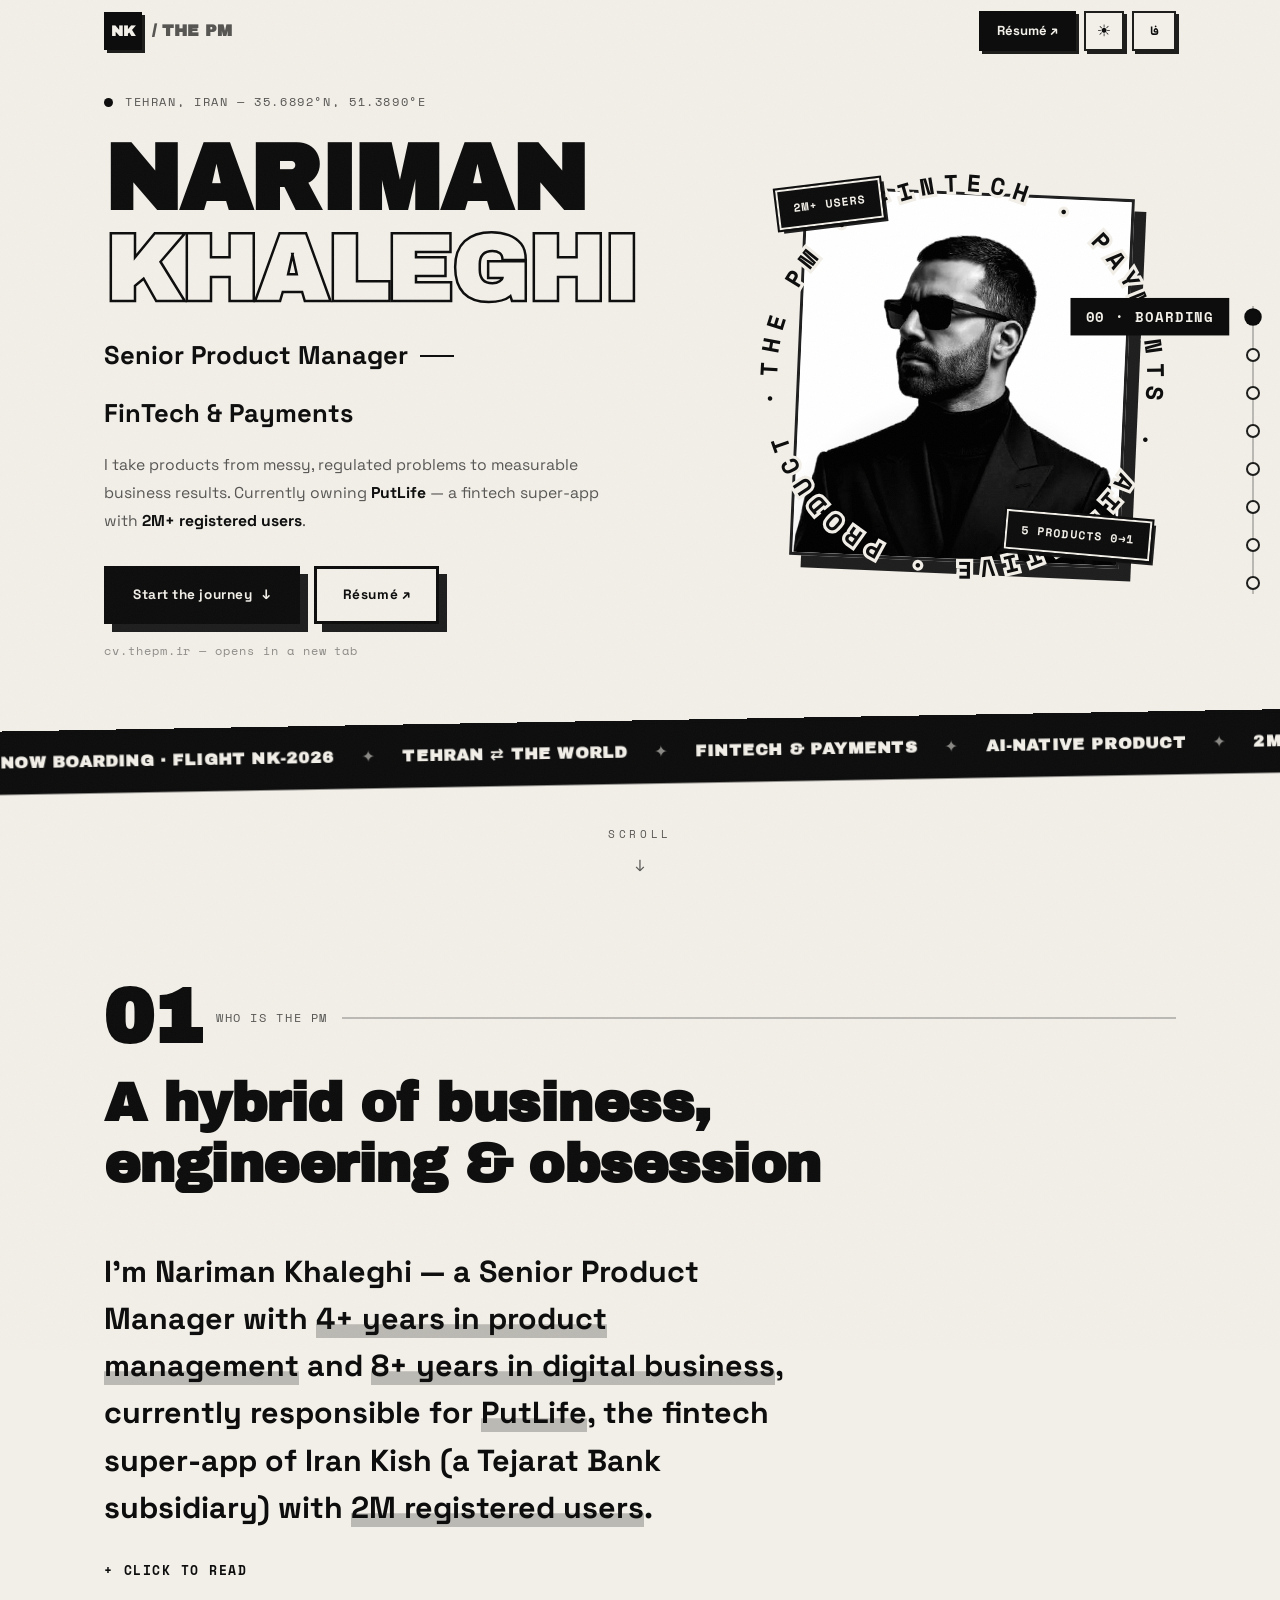
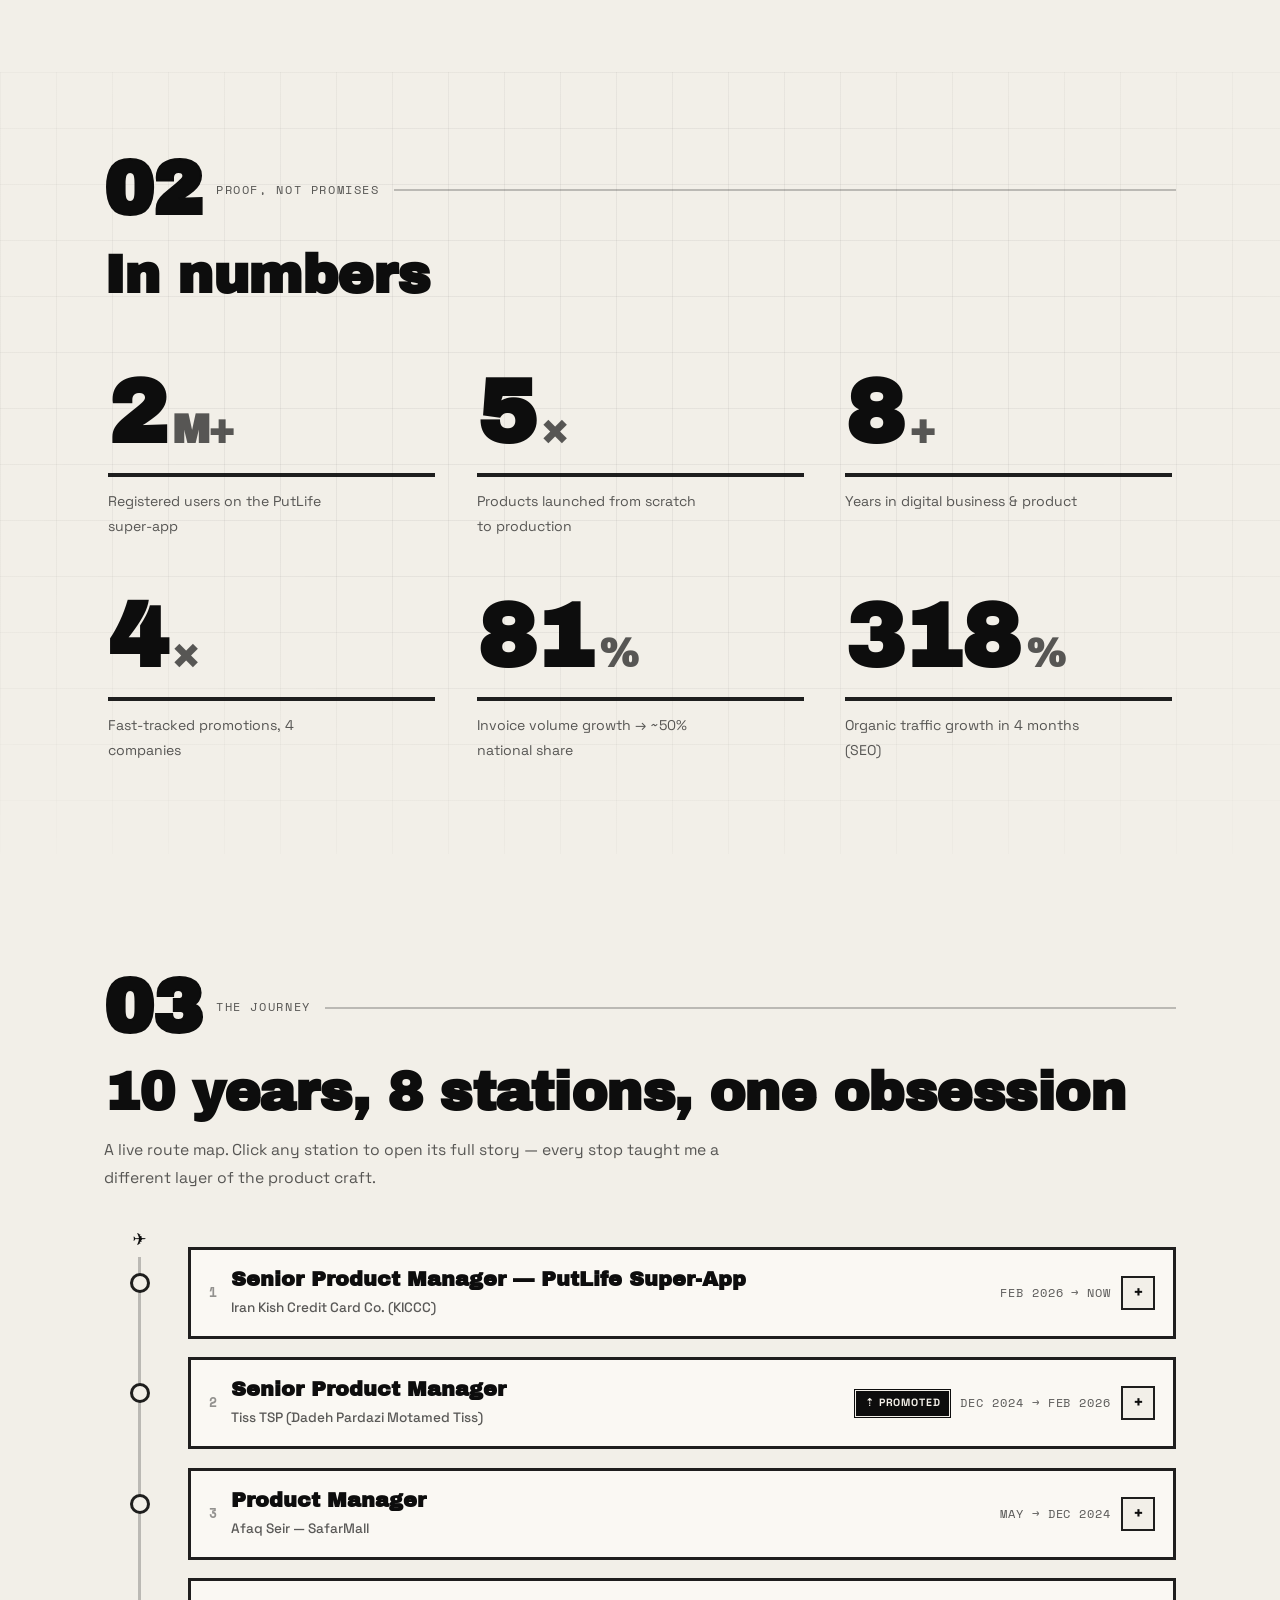
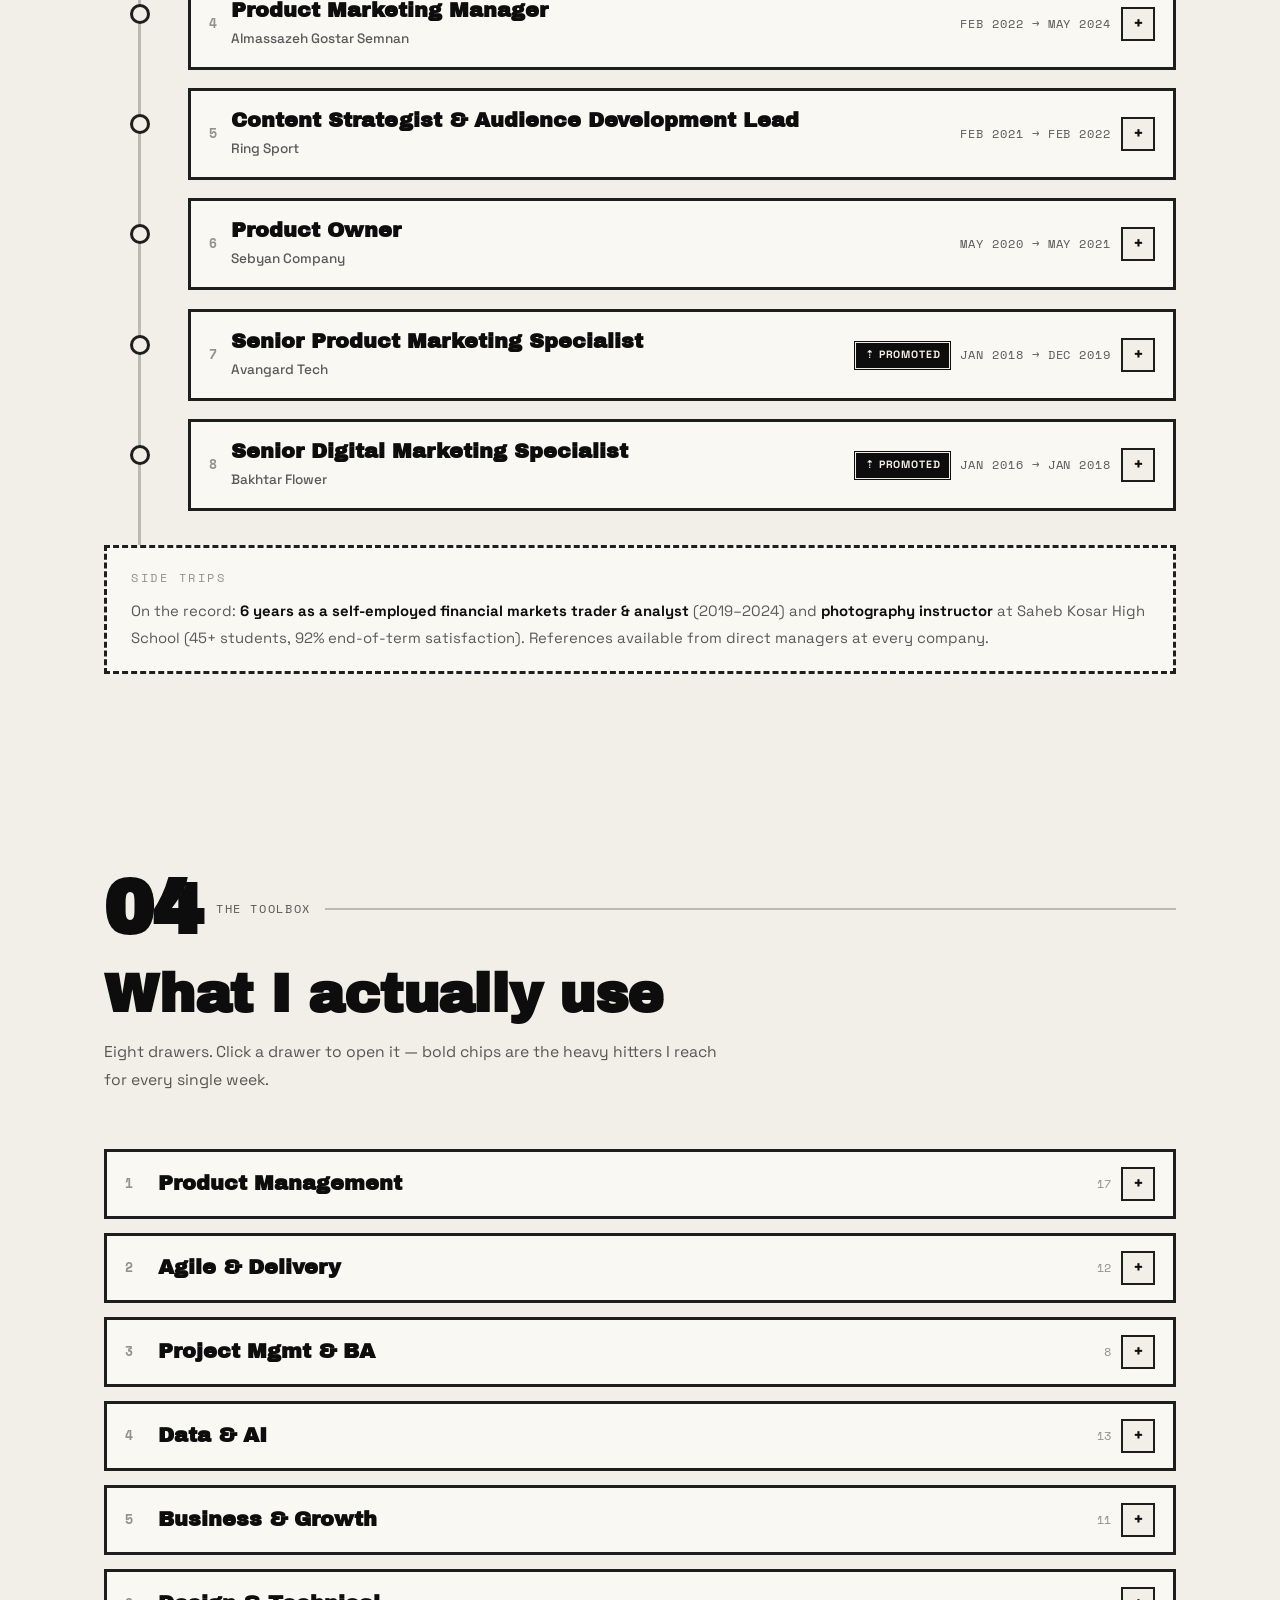
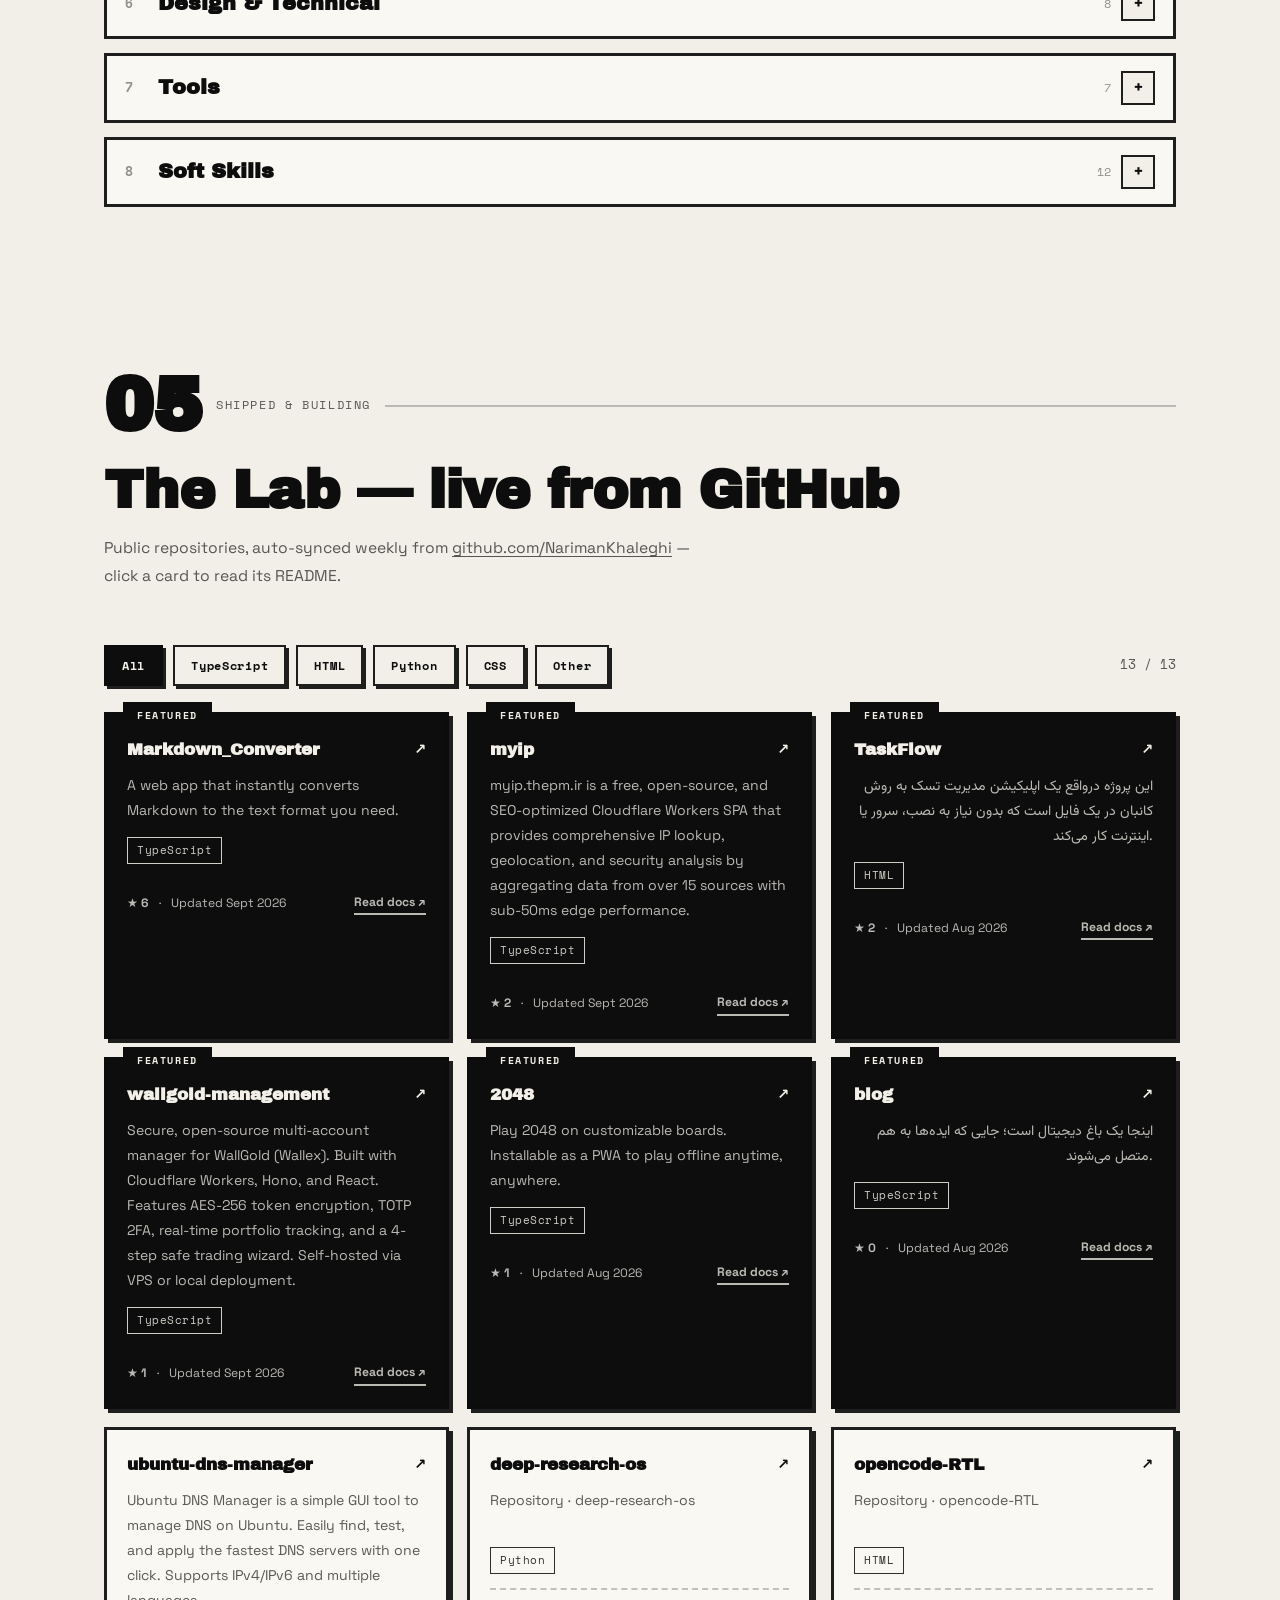
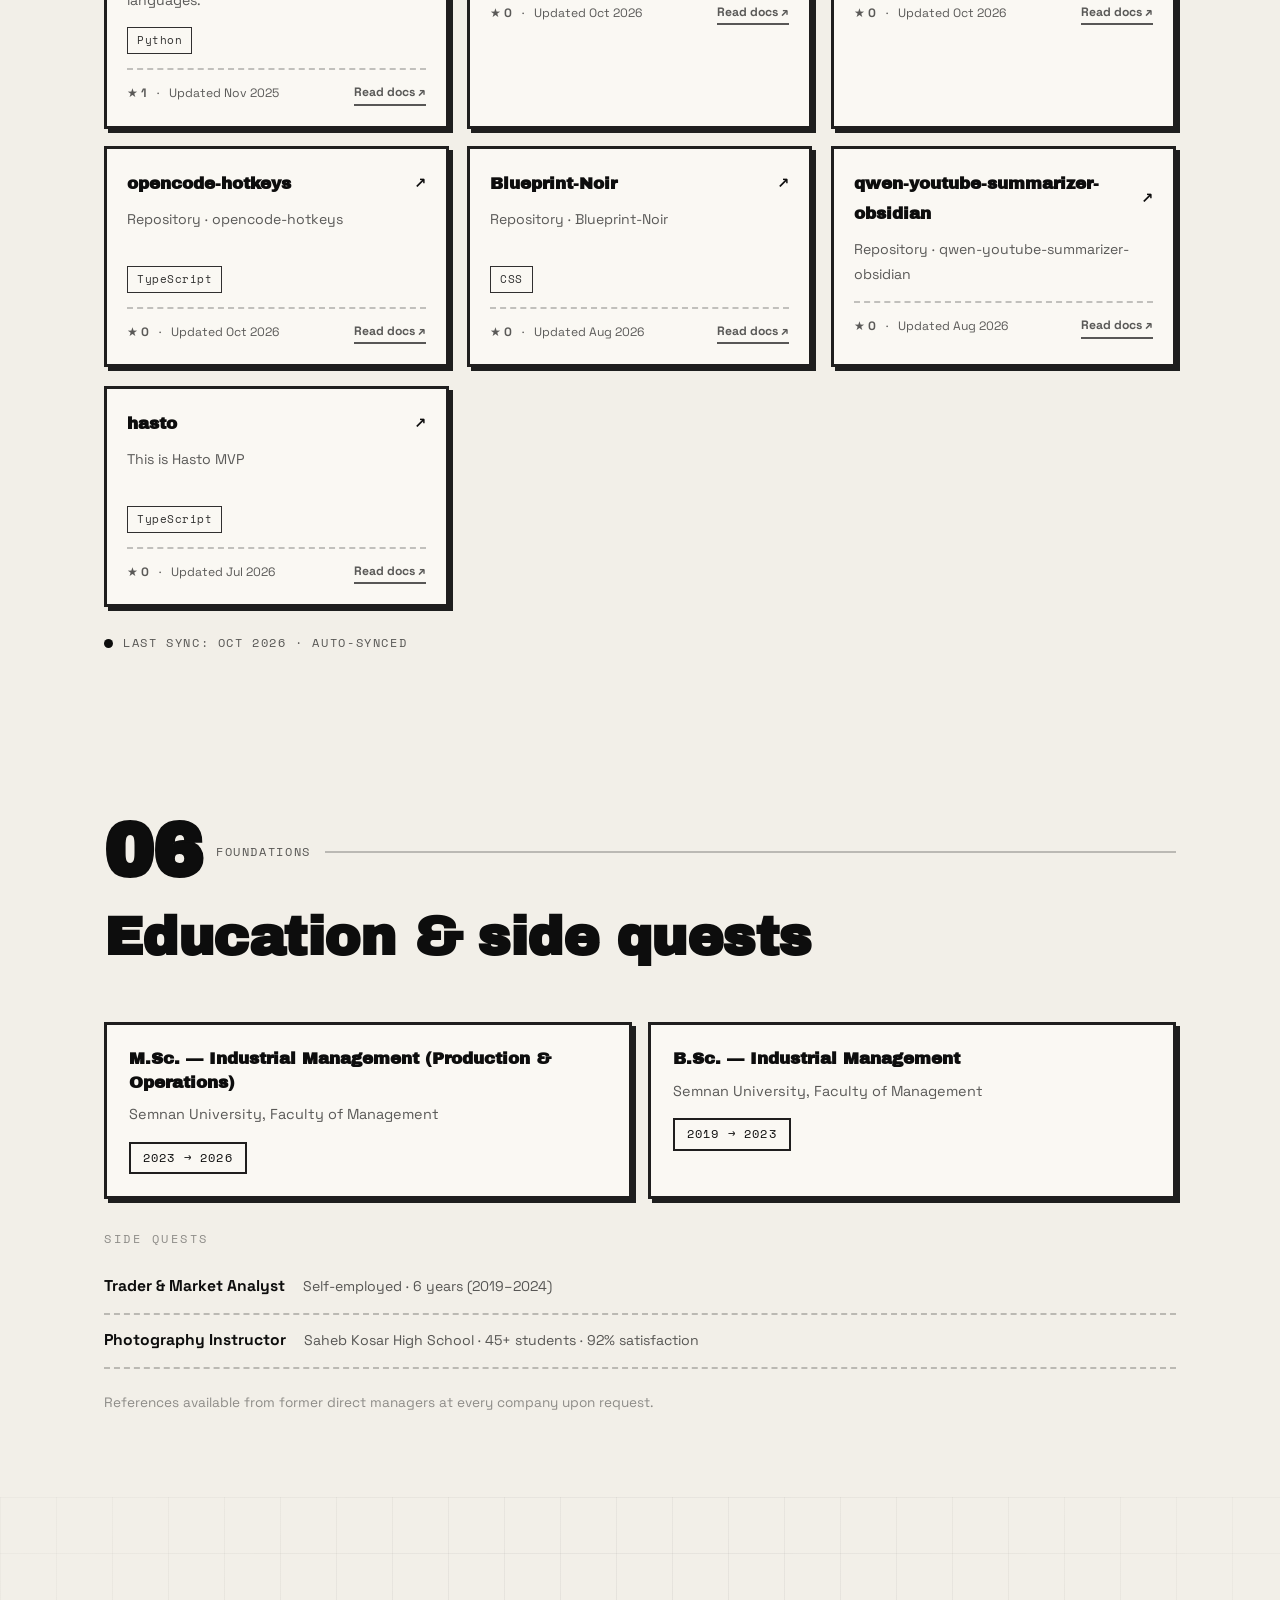
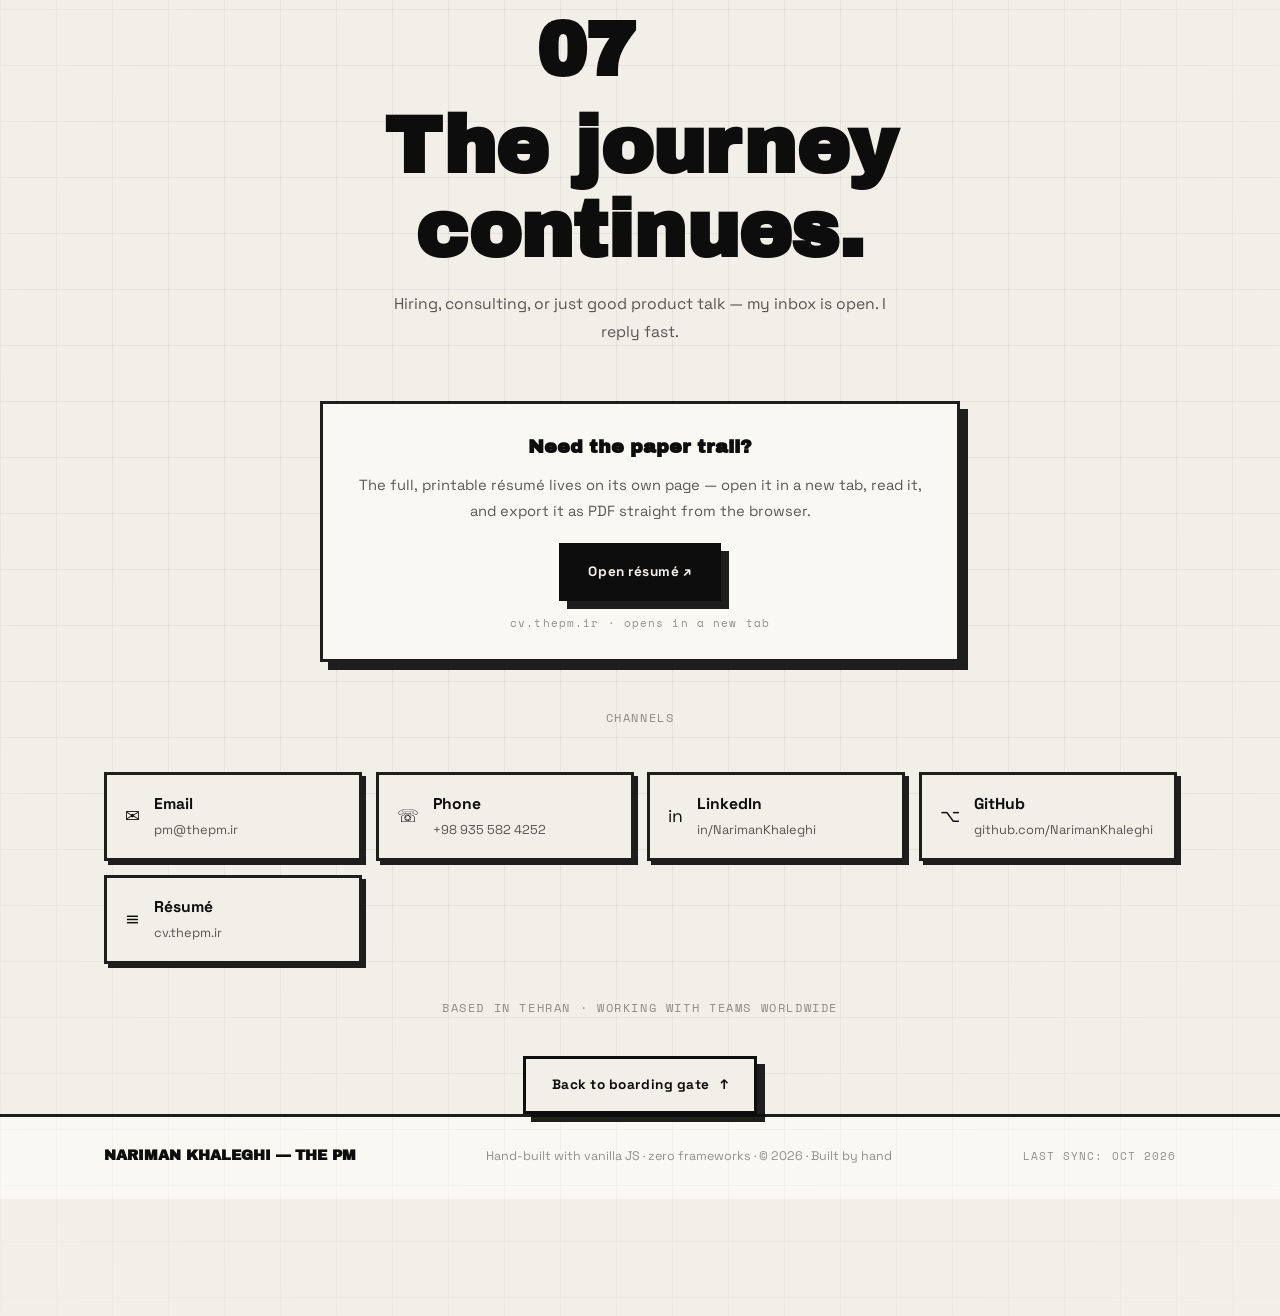
==== commit 1dde6356: "9c3dc44a-d484-416d-97c4-042fd4d9324b" ====
--- a/public/site/index.html
+++ b/public/site/index.html
@@ -1,18 +1,31 @@
 <!DOCTYPE html>
-<html lang="en" dir="ltr" data-lang="en">
+<html lang="en" dir="ltr" data-lang="en" data-theme="dark">
 <head>
   <meta charset="UTF-8">
   <meta name="viewport" content="width=device-width, initial-scale=1, viewport-fit=cover">
   <title>Nariman Khaleghi — The PM · Senior Product Manager, FinTech &amp; Payments</title>
   <meta name="description" content="Official site of Nariman Khaleghi (The PM): Senior Product Manager in FinTech & Payments. 2M+ user super-app owner, 5 products launched 0→1, AI-native PM.">
-  <meta name="theme-color" content="#0a0a0a">
+
+  <!-- theme bootstrap: runs BEFORE paint → zero flash -->
+  <script>
+    (function () {
+      var t = "dark";
+      try {
+        t = localStorage.getItem("nk-theme") ||
+          (window.matchMedia && window.matchMedia("(prefers-color-scheme: light)").matches ? "light" : "dark");
+      } catch (e) {}
+      document.documentElement.setAttribute("data-theme", t);
+    })();
+  </script>
+  <meta name="theme-color" content="#0b0b0b">
 
   <!-- Open Graph -->
   <meta property="og:type" content="website">
   <meta property="og:title" content="Nariman Khaleghi — The PM">
   <meta property="og:description" content="Senior Product Manager · FinTech & Payments · 2M+ users · 5 products 0→1 · AI-native">
-  <meta property="og:url" content="https://thepm.ir">
-  <meta name="twitter:card" content="summary_large_image">
+  <meta property="og:url" content="https://narimankhaleghi.github.io/cv/">
+  <meta property="og:image" content="https://narimankhaleghi.github.io/cv/assets/img/profile.jpg">
+  <meta name="twitter:card" content="summary">
 
   <!-- favicon -->
   <link rel="icon" type="image/svg+xml" href="favicon.svg">
@@ -37,11 +50,13 @@
     "name": "Nariman Khaleghi",
     "alternateName": "The PM",
     "jobTitle": "Senior Product Manager — FinTech & Payments",
-    "url": "https://thepm.ir",
+    "url": "https://narimankhaleghi.github.io/cv/",
     "email": "mailto:pm@thepm.ir",
+    "image": "assets/img/profile.jpg",
     "sameAs": [
       "https://github.com/NarimanKhaleghi",
-      "https://linkedin.com/in/NarimanKhaleghi"
+      "https://linkedin.com/in/NarimanKhaleghi",
+      "https://cv.thepm.ir"
     ],
     "address": { "@type": "PostalAddress", "addressLocality": "Tehran", "addressCountry": "IR" }
   }
@@ -55,13 +70,11 @@
 
   <!-- custom cursor -->
   <div class="cursor-dot" aria-hidden="true"></div>
-  <div class="cursor-ring" aria-hidden="true"></div>
+  <div class="cursor-ring" aria-hidden="true"><span class="cursor-label"></span></div>
 
-  <!-- film grain -->
+  <!-- film grain + theme wipe fallback -->
   <div class="grain" aria-hidden="true"></div>
-
-  <!-- cinematic loader -->
-  <div class="loader" id="loader" aria-hidden="true"></div>
+  <div class="wipe" aria-hidden="true"></div>
 
   <!-- navigation (rendered by JS) -->
   <header class="nav" id="nav"></header>
@@ -69,7 +82,7 @@
   <!-- mobile menu overlay -->
   <div class="mmenu" id="mmenu" aria-hidden="true"></div>
 
-  <!-- page -->
+  <!-- the journey -->
   <main id="app" tabindex="-1"></main>
 
   <!-- project docs modal -->
@@ -83,23 +96,23 @@
   <!-- core -->
   <script src="assets/js/core/util.js"></script>
   <script src="assets/js/core/i18n.js"></script>
+  <script src="assets/js/core/theme.js"></script>
   <script src="assets/js/core/effects.js"></script>
   <script src="assets/js/core/cursor.js"></script>
   <script src="assets/js/core/md.js"></script>
 
-  <!-- section modules (modular: add/remove freely) -->
+  <!-- chapter modules (modular: add/remove freely) -->
   <script src="assets/js/sections/loader.js"></script>
   <script src="assets/js/sections/nav.js"></script>
-  <script src="assets/js/sections/hero.js"></script>
+  <script src="assets/js/sections/cover.js"></script>
   <script src="assets/js/sections/marquee.js"></script>
   <script src="assets/js/sections/about.js"></script>
-  <script src="assets/js/sections/stats.js"></script>
-  <script src="assets/js/sections/experience.js"></script>
-  <script src="assets/js/sections/skills.js"></script>
-  <script src="assets/js/sections/projects.js"></script>
-  <script src="assets/js/sections/education.js"></script>
+  <script src="assets/js/sections/numbers.js"></script>
+  <script src="assets/js/sections/journey.js"></script>
+  <script src="assets/js/sections/toolbox.js"></script>
+  <script src="assets/js/sections/lab.js"></script>
+  <script src="assets/js/sections/edu.js"></script>
   <script src="assets/js/sections/contact.js"></script>
-  <script src="assets/js/sections/footer.js"></script>
 
   <!-- bootstrap -->
   <script src="assets/js/main.js"></script>
--- a/public/site/assets/css/tokens.css
+++ b/public/site/assets/css/tokens.css
@@ -1,55 +1,36 @@
 /* ============================================================
-   NK — THE PM · Design Tokens
-   Neubrutalism · Strict Black & White
+   NK — THE PM · Design Tokens v2
+   Neubrutalism · Strict Black & White · LIGHT + DARK themes
+   Theme is set on <html data-theme="dark|light"> by an inline
+   script in <head> (no flash) + persisted in localStorage.
    ============================================================ */
 
 :root{
-  /* -------- core palette (monochrome) -------- */
-  --black:      #0a0a0a;
-  --black-2:    #111111;
-  --black-3:    #1a1a1a;
-  --paper:      #f2efe9;
-  --paper-2:    #ffffff;
-  --white:      #ffffff;
-
-  /* -------- semantic (dark section = default) -------- */
-  --bg:        var(--black);
-  --bg-soft:   var(--black-2);
-  --fg:        var(--white);
-  --fg-dim:    rgba(255,255,255,.62);
-  --fg-faint:  rgba(255,255,255,.38);
-  --bd-c:      rgba(255,255,255,.92);
-  --bd-c-soft: rgba(255,255,255,.25);
-  --sh-c:      rgba(255,255,255,.92);
-
-  /* -------- metrics -------- */
+  /* -------- metrics (theme-independent) -------- */
   --bd-w:      3px;
   --sh-x:      8px;
   --sh-y:      8px;
-  --sh:        var(--sh-x) var(--sh-y) 0 0 var(--sh-c);
-  --sh-lg:     12px 12px 0 0 var(--sh-c);
-  --r:         0px;          /* brutalist: sharp corners */
+  --r:         0px;           /* brutalist: sharp corners */
   --r-pill:    999px;
 
-  /* -------- layout -------- */
-  --container: 1200px;
-  --gutter:    clamp(18px, 4vw, 40px);
-  --sec-pad:   clamp(84px, 12vw, 150px);
+  --container: 1160px;
+  --gutter:    clamp(18px, 4vw, 44px);
+  --sec-pad:   clamp(90px, 13vh, 150px);
 
   /* -------- type -------- */
-  --font-en:        "Space Grotesk", "Archivo Black", system-ui, sans-serif;
-  --font-display-en:"Archivo Black", "Space Grotesk", system-ui, sans-serif;
+  --font-en:        "Space Grotesk", "Vazirmatn", system-ui, sans-serif;
+  --font-display-en:"Archivo Black", "Vazirmatn", system-ui, sans-serif;
   --font-fa:        "Vazirmatn", system-ui, sans-serif;
-  --font-mono:      "Space Mono", "Courier New", monospace;
+  --font-mono:      "Space Mono", "Vazirmatn", monospace;
 
-  --fs-hero:   clamp(2.7rem, 8vw, 7rem);
-  --fs-mega:   clamp(2.6rem, 7.5vw, 5.5rem);
-  --fs-h2:     clamp(2rem, 5vw, 3.6rem);
-  --fs-h3:     clamp(1.25rem, 2.4vw, 1.7rem);
-  --fs-body:   clamp(.98rem, 1.15vw, 1.08rem);
+  --fs-hero:   clamp(2.6rem, 7.2vw, 6.2rem);
+  --fs-mega:   clamp(2.4rem, 6.5vw, 5rem);
+  --fs-h2:     clamp(1.9rem, 4.6vw, 3.4rem);
+  --fs-h3:     clamp(1.2rem, 2.2vw, 1.6rem);
+  --fs-body:   clamp(.98rem, 1.15vw, 1.07rem);
   --fs-sm:     .85rem;
-  --fs-mono:   clamp(.68rem, .95vw, .8rem);
-  --lh:        1.75;
+  --fs-mono:   clamp(.66rem, .9vw, .78rem);
+  --lh:        1.78;
 
   /* -------- motion -------- */
   --ease-out:  cubic-bezier(.16,1,.3,1);
@@ -58,19 +39,50 @@
   --t-med:     .35s;
   --t-slow:    .7s;
 
-  --nav-h:     64px;
+  --nav-h:     62px;
+
+  /* ============ DARK (default) ============ */
+  --bg:        #0b0b0b;
+  --bg-2:      #121212;
+  --bg-3:      #191919;
+  --fg:        #f5f3ee;
+  --fg-dim:    rgba(245,243,238,.66);
+  --fg-faint:  rgba(245,243,238,.4);
+  --bd-c:      rgba(245,243,238,.92);
+  --bd-c-soft: rgba(245,243,238,.22);
+  --sh-c:      rgba(245,243,238,.92);
+  /* inverted strips (marquee, badges) */
+  --paper:     #f5f3ee;
+  --ink:       #0b0b0b;
+  /* photo frame keeps its own paper */
+  --frame:     #f5f3ee;
+  /* grid pattern color */
+  --grid-c:    rgba(245,243,238,.045);
+  --shadow-op: .92;
 }
 
-/* -------- paper (inverted / light) sections -------- */
-.sec--paper{
-  --bg:        var(--paper);
-  --bg-soft:   var(--paper-2);
-  --fg:        var(--black);
-  --fg-dim:    rgba(10,10,10,.66);
-  --fg-faint:  rgba(10,10,10,.42);
-  --bd-c:      rgba(10,10,10,.92);
-  --bd-c-soft: rgba(10,10,10,.22);
-  --sh-c:      rgba(10,10,10,.92);
+[data-theme="light"]{
+  --bg:        #f2efe8;
+  --bg-2:      #faf8f3;
+  --bg-3:      #e9e5db;
+  --fg:        #0d0d0d;
+  --fg-dim:    rgba(13,13,13,.68);
+  --fg-faint:  rgba(13,13,13,.44);
+  --bd-c:      rgba(13,13,13,.92);
+  --bd-c-soft: rgba(13,13,13,.24);
+  --sh-c:      rgba(13,13,13,.92);
+  --paper:     #0d0d0d;
+  --ink:       #f2efe8;
+  --frame:     #ffffff;
+  --grid-c:    rgba(13,13,13,.05);
+  --shadow-op: .92;
+}
+
+/* -------- derived -------- */
+:root, [data-theme="light"]{
+  --sh:        var(--sh-x) var(--sh-y) 0 0 var(--sh-c);
+  --sh-sm:     4px 4px 0 0 var(--sh-c);
+  --sh-lg:     12px 12px 0 0 var(--sh-c);
 }
 
 /* -------- Persian typography -------- */
@@ -79,4 +91,17 @@
   --font-display-en: var(--font-fa);
   --font-mono: var(--font-fa);
   --lh:        1.95;
+  --fs-hero:   clamp(2.4rem, 6.6vw, 5.6rem);
+  --fs-mega:   clamp(2.2rem, 6vw, 4.6rem);
 }
+
+/* smooth theme switch (fallback path; View Transitions upgrade in JS) */
+html.theme-anim, html.theme-anim *{
+  transition: background-color .28s ease, color .28s ease,
+              border-color .28s ease, box-shadow .28s ease,
+              fill .28s ease, stroke .28s ease !important;
+}
+
+/* color-scheme for form controls / scrollbars */
+html[data-theme="dark"]  { color-scheme: dark; }
+html[data-theme="light"] { color-scheme: light; }
--- a/public/site/assets/css/base.css
+++ b/public/site/assets/css/base.css
@@ -1,156 +1,124 @@
 /* ============================================================
-   NK — THE PM · Base
+   NK — THE PM · Base — reset, typography, layout, utilities
    ============================================================ */
 
-*,*::before,*::after{ box-sizing:border-box; margin:0; padding:0; }
+*, *::before, *::after{ box-sizing:border-box; margin:0; padding:0; }
 
-html{
-  scroll-behavior:smooth;
-  -webkit-text-size-adjust:100%;
-  text-size-adjust:100%;
-}
+html{ scroll-behavior:smooth; -webkit-text-size-adjust:100%; }
+@media (prefers-reduced-motion: reduce){ html{ scroll-behavior:auto; } }
+
 body{
-  background:var(--black);
-  color:var(--white);
+  background:var(--bg);
+  color:var(--fg);
   font-family:var(--font-en);
   font-size:var(--fs-body);
   line-height:var(--lh);
   overflow-x:hidden;
+  min-height:100vh;
   -webkit-font-smoothing:antialiased;
-  -moz-osx-font-smoothing:grayscale;
-  text-rendering:optimizeLegibility;
 }
-html[data-lang="fa"] body{ letter-spacing:0 !important; }
 
-img,svg,video{ display:block; max-width:100%; }
-a{ color:inherit; text-decoration:none; }
+img{ max-width:100%; display:block; }
+a{ color:inherit; }
 button{ font:inherit; color:inherit; background:none; border:0; cursor:pointer; }
-ul,ol{ list-style:none; }
-b,strong{ font-weight:700; }
-::selection{ background:var(--white); color:var(--black); }
-.sec--paper ::selection{ background:var(--black); color:var(--white); }
+ul, ol{ list-style:none; }
+b, strong{ font-weight:800; }
+
+::selection{ background:var(--fg); color:var(--bg); }
 
 /* scrollbar */
-::-webkit-scrollbar{ width:12px; height:12px; }
-::-webkit-scrollbar-track{ background:var(--black); border-left:1px solid rgba(255,255,255,.15); }
-::-webkit-scrollbar-thumb{ background:var(--white); border:3px solid var(--black); }
-::-webkit-scrollbar-thumb:hover{ background:var(--paper); }
+::-webkit-scrollbar{ width:11px; }
+::-webkit-scrollbar-track{ background:var(--bg); }
+::-webkit-scrollbar-thumb{ background:var(--fg); border:3px solid var(--bg); border-radius:8px; }
 
-/* focus */
-:focus{ outline:none; }
-:focus-visible{ outline:3px solid var(--white); outline-offset:3px; }
-.sec--paper :focus-visible{ outline-color:var(--black); }
+/* ---------- skip link ---------- */
+.skip-link{
+  position:fixed; top:-60px; inset-inline-start:14px; z-index:400;
+  background:var(--fg); color:var(--bg); padding:10px 18px;
+  font-weight:800; text-decoration:none; transition:top .2s;
+}
+.skip-link:focus{ top:12px; }
 
-/* skip link */
-.skip-link{
-  position:fixed; top:-100px; inset-inline-start:16px; z-index:400;
-  background:var(--white); color:var(--black); font-weight:700;
-  padding:10px 18px; border:3px solid var(--black); box-shadow:4px 4px 0 var(--black);
-  transition:top .2s var(--ease-out);
+/* ---------- layout ---------- */
+.container{ width:100%; max-width:var(--container); margin-inline:auto; padding-inline:var(--gutter); }
+
+/* chapter = one full-viewport-ish scene */
+.chapter{
+  position:relative;
+  padding-block:var(--sec-pad);
+  scroll-margin-top:0;
 }
-.skip-link:focus{ top:14px; }
+.chapter--tight{ padding-block:clamp(60px, 9vh, 110px); }
 
-/* ============================================================
-   Section shells
-   ============================================================ */
-.sec{
-  position:relative;
-  background:var(--bg);
-  color:var(--fg);
-  padding:var(--sec-pad) 0;
-  border-top:var(--bd-w) solid var(--bd-c);
-}
-.sec:first-child{ border-top:0; }
-.container{
-  width:100%;
-  max-width:var(--container);
-  margin-inline:auto;
-  padding-inline:var(--gutter);
+/* subtle blueprint grid */
+.grid-bg::before{
+  content:""; position:absolute; inset:0; pointer-events:none;
+  background-image:
+    linear-gradient(var(--grid-c) 1px, transparent 1px),
+    linear-gradient(90deg, var(--grid-c) 1px, transparent 1px);
+  background-size:56px 56px;
+  mask-image:radial-gradient(ellipse 90% 80% at 50% 40%, #000 40%, transparent 100%);
+  -webkit-mask-image:radial-gradient(ellipse 90% 80% at 50% 40%, #000 40%, transparent 100%);
 }
 
-/* section head — brutalist numbering */
-.sec-head{ margin-bottom:clamp(38px,6vw,64px); }
-.sec-head .idx{
+/* ---------- typography helpers ---------- */
+.mono{
   font-family:var(--font-mono);
   font-size:var(--fs-mono);
-  letter-spacing:.28em;
+  letter-spacing:.14em;
   text-transform:uppercase;
-  color:var(--fg-dim);
+}
+html[data-lang="fa"] .mono{ letter-spacing:0; text-transform:none; }
+
+.outline-txt{
+  color:transparent;
+  -webkit-text-stroke:2.5px var(--fg);
+  paint-order:stroke fill;
+}
+@supports not (-webkit-text-stroke:2.5px black){
+  .outline-txt{ color:var(--fg); }
+}
+
+/* ---------- chapter header ---------- */
+.ch-head{ margin-bottom:clamp(38px, 6vh, 72px); }
+.ch-eyebrow{
   display:flex; align-items:center; gap:14px;
+  color:var(--fg-dim); margin-bottom:18px;
 }
-html[dir="rtl"] .sec-head .idx{ letter-spacing:.1em; }
-.sec-head .idx::after{
-  content:""; flex:0 0 64px; height:3px; background:var(--bd-c);
+.ch-eyebrow .no{
+  font-family:var(--font-display-en);
+  font-weight:900;
+  font-size:clamp(2.6rem, 6vw, 4.6rem);
+  line-height:1;
+  color:transparent;
+  -webkit-text-stroke:2px var(--fg-faint);
+  transition:color .8s var(--ease-out), -webkit-text-stroke-color .8s;
 }
-.sec-head h2{
+.ch-eyebrow .no.is-in{
+  color:var(--fg);
+  -webkit-text-stroke-color:var(--fg);
+}
+.ch-eyebrow .lbl{ white-space:nowrap; }
+.ch-eyebrow .line{ flex:1; height:2px; background:var(--bd-c-soft); }
+.ch-title{
   font-family:var(--font-display-en);
   font-weight:900;
   font-size:var(--fs-h2);
-  line-height:1.04;
-  text-transform:uppercase;
-  margin-top:14px;
+  line-height:1.12;
   letter-spacing:-.01em;
+  text-wrap:balance;
 }
-html[data-lang="fa"] .sec-head h2{ text-transform:none; letter-spacing:0; line-height:1.25; }
-.sec-head .sub{
-  margin-top:16px; max-width:640px; color:var(--fg-dim); font-size:var(--fs-body);
+.ch-sub{ color:var(--fg-dim); max-width:62ch; margin-top:14px; }
+.ch-sub a{ text-decoration:underline; text-underline-offset:3px; }
+
+/* ---------- accessibility ---------- */
+.visually-hidden{
+  position:absolute!important; width:1px; height:1px;
+  clip:rect(0 0 0 0); clip-path:inset(50%); overflow:hidden; white-space:nowrap;
 }
-.sec-head .sub a{
-  font-weight:700; border-bottom:2px solid var(--bd-c); padding-bottom:1px;
-  transition:opacity var(--t-fast);
-}
-.sec-head .sub a:hover{ opacity:.65; }
 
-/* sticky label column (about / experience / skills / projects) */
-.two-col{
-  display:grid;
-  grid-template-columns:minmax(180px, 280px) 1fr;
-  gap:clamp(28px,5vw,64px);
-  align-items:start;
-}
-@media (max-width:900px){
-  .two-col{ grid-template-columns:1fr; }
-  .two-col .col-label{ position:static !important; }
-}
-.col-label{
-  position:sticky; top:calc(var(--nav-h) + 24px);
-}
-.col-label .big-idx{
-  font-family:var(--font-display-en);
-  font-size:clamp(3.4rem,7vw,5.6rem);
-  font-weight:900; line-height:.9;
-  color:transparent;
-  -webkit-text-stroke:2.5px var(--bd-c);
-}
-.col-label .lab-t{
-  font-family:var(--font-display-en);
-  font-weight:900; font-size:clamp(1.4rem,2.6vw,2rem);
-  text-transform:uppercase; margin-top:10px; line-height:1.1;
-}
-html[data-lang="fa"] .col-label .lab-t{ text-transform:none; }
+:focus-visible{ outline:3px solid var(--fg); outline-offset:3px; }
 
-/* ============================================================
-   Utility
-   ============================================================ */
-.mono{ font-family:var(--font-mono); }
-html[data-lang="fa"] .mono{ font-family:var(--font-fa); letter-spacing:0 !important; }
-.upper{ text-transform:uppercase; }
-.sr-only{
-  position:absolute; width:1px; height:1px; padding:0; margin:-1px;
-  overflow:hidden; clip:rect(0 0 0 0); white-space:nowrap; border:0;
-}
-.ltr{ direction:ltr !important; unicode-bidi:isolate; }
-html[data-lang="fa"] .num{ font-family:var(--font-fa); }
-
-/* hide native cursor when custom cursor is active */
-html.has-cursor, html.has-cursor a, html.has-cursor button{ cursor:none; }
-
-/* reduced motion */
-@media (prefers-reduced-motion: reduce){
-  html{ scroll-behavior:auto; }
-  *,*::before,*::after{
-    animation-duration:.001s !important;
-    animation-iteration-count:1 !important;
-    transition-duration:.001s !important;
-  }
-}
+/* scrollbar-hidden helper (rail on mobile) */
+.no-scrollbar{ scrollbar-width:none; }
+.no-scrollbar::-webkit-scrollbar{ display:none; }
--- a/public/site/assets/css/components.css
+++ b/public/site/assets/css/components.css
@@ -1,365 +1,476 @@
 /* ============================================================
-   NK — THE PM · Components
+   NK — THE PM · Components v2
+   nav · rail · menu · buttons · chips · accordion · cursor
+   marquee · modal · loader · toast
    ============================================================ */
 
-/* ------------------------------------------------------------
-   Brutalist button
-   ------------------------------------------------------------ */
-.btn{
-  --btn-bg: var(--white);
-  --btn-fg: var(--black);
-  display:inline-flex; align-items:center; gap:12px;
-  background:var(--btn-bg); color:var(--btn-fg);
-  border:var(--bd-w) solid var(--bd-c);
-  box-shadow:6px 6px 0 0 var(--sh-c);
-  padding:16px 28px;
-  font-family:var(--font-display-en);
-  font-weight:900;
+/* ================= TOP NAV ================= */
+.nav{
+  position:fixed; top:0; left:0; right:0; z-index:120;
+  height:var(--nav-h);
+  display:flex; align-items:center;
+  background:transparent;
+  pointer-events:none;
+  transition:background var(--t-med), border-color var(--t-med), transform var(--t-med);
+}
+.nav.is-solid{
+  background:color-mix(in srgb, var(--bg) 86%, transparent);
+  backdrop-filter:blur(10px);
+  -webkit-backdrop-filter:blur(10px);
+  border-bottom:2px solid var(--bd-c-soft);
+  pointer-events:auto;
+}
+.nav .container{ display:flex; align-items:center; justify-content:space-between; gap:12px; }
+
+.nav-logo{
+  pointer-events:auto;
+  display:flex; align-items:center; gap:10px;
+  text-decoration:none;
+  font-family:var(--font-display-en); font-weight:900;
+  font-size:1rem; letter-spacing:.02em;
+}
+.nav-logo .logo-box{
+  display:grid; place-items:center;
+  width:38px; height:38px;
+  background:var(--fg); color:var(--bg);
+  font-size:.92rem;
+  border:2px solid var(--fg);
+  box-shadow:3px 3px 0 0 var(--sh-c);
+  transition:transform var(--t-fast), box-shadow var(--t-fast);
+}
+.nav-logo:hover .logo-box{ transform:translate(-2px,-2px); box-shadow:5px 5px 0 0 var(--sh-c); }
+.nav-logo .logo-sub{ display:none; }
+@media (min-width:560px){ .nav-logo .logo-sub{ display:inline; color:var(--fg-dim); font-weight:700; } }
+
+.nav-actions{ display:flex; align-items:center; gap:8px; pointer-events:auto; }
+
+/* icon buttons */
+.icon-btn{
+  display:grid; place-items:center;
+  width:40px; height:40px;
+  border:2px solid var(--bd-c);
+  background:var(--bg);
+  color:var(--fg);
   font-size:1rem;
-  text-transform:uppercase;
-  letter-spacing:.06em;
-  border-radius:var(--r);
-  position:relative;
-  transition:transform var(--t-fast) var(--ease-out), box-shadow var(--t-fast) var(--ease-out), background var(--t-fast), color var(--t-fast);
-}
-html[data-lang="fa"] .btn{ font-family:var(--font-fa); letter-spacing:0; font-weight:800; }
-.btn:hover{ transform:translate(-3px,-3px); box-shadow:9px 9px 0 0 var(--sh-c); }
-.btn:active{ transform:translate(2px,2px); box-shadow:2px 2px 0 0 var(--sh-c); }
-.btn .ar{ font-family:var(--font-mono); font-weight:700; transition:transform var(--t-fast) var(--ease-out); }
-.btn:hover .ar{ transform:translateX(4px); }
-html[dir="rtl"] .btn:hover .ar{ transform:translateX(-4px); }
-
-.btn--ghost{ --btn-bg:transparent; --btn-fg:var(--fg); background:transparent; }
-.btn--ghost:hover{ background:var(--fg); color:var(--bg); }
-.sec--paper .btn--ghost:hover{ background:var(--black); color:var(--white); }
-
-.btn--sm{ padding:10px 18px; font-size:.82rem; box-shadow:4px 4px 0 0 var(--sh-c); }
-
-/* ------------------------------------------------------------
-   Chips & tags
-   ------------------------------------------------------------ */
-.chip{
-  display:inline-flex; align-items:center; gap:8px;
+  box-shadow:3px 3px 0 0 var(--sh-c);
+  transition:transform var(--t-fast), box-shadow var(--t-fast), background var(--t-fast);
+}
+.icon-btn:hover{ transform:translate(-2px,-2px); box-shadow:5px 5px 0 0 var(--sh-c); }
+.icon-btn:active{ transform:translate(1px,1px); box-shadow:1px 1px 0 0 var(--sh-c); }
+.icon-btn .ic-sun{ display:none; }
+html[data-theme="light"] .icon-btn .ic-sun{ display:block; }
+html[data-theme="light"] .icon-btn .ic-moon{ display:none; }
+
+.lang-btn{
+  min-width:44px; height:40px; padding-inline:10px;
+  font-family:var(--font-mono); font-weight:700; font-size:.78rem;
+}
+
+/* résumé chip in nav */
+.cv-btn{
+  display:none; align-items:center; gap:8px;
+  height:40px; padding-inline:16px;
+  background:var(--fg); color:var(--bg);
+  border:2px solid var(--fg);
+  box-shadow:3px 3px 0 0 var(--sh-c);
+  font-weight:800; font-size:.82rem; text-decoration:none;
+  transition:transform var(--t-fast), box-shadow var(--t-fast);
+}
+.cv-btn:hover{ transform:translate(-2px,-2px); box-shadow:5px 5px 0 0 var(--sh-c); }
+@media (min-width:760px){ .cv-btn{ display:inline-flex; } }
+
+.burger{ display:grid; }
+@media (min-width:760px){ .burger{ display:none; } }
+.burger .bars{ position:relative; width:18px; height:12px; }
+.burger .bars::before, .burger .bars::after{
+  content:""; position:absolute; left:0; right:0; height:2.5px; background:currentColor;
+  transition:transform var(--t-med), top var(--t-med);
+}
+.burger .bars::before{ top:0; } .burger .bars::after{ top:9px; }
+.burger.is-open .bars::before{ top:5px; transform:rotate(45deg); }
+.burger.is-open .bars::after{ top:5px; transform:rotate(-45deg); }
+
+/* ================= SIDE RAIL (chapter flight map) ================= */
+.rail{
+  position:fixed; z-index:110;
+  inset-inline-end:20px; top:50%; translate:0 -50%;
+  display:none; flex-direction:column; align-items:center; gap:0;
+}
+@media (min-width:1150px){ .rail{ display:flex; } }
+.rail-line{
+  position:absolute; top:8px; bottom:8px; width:2px;
+  inset-inline-start:calc(50% - 1px);
+  background:var(--bd-c-soft);
+}
+.rail-fill{
+  position:absolute; top:8px; left:0; width:100%; height:0;
+  background:var(--fg);
+  transition:height .2s linear;
+}
+.rail-dot{
+  position:relative; z-index:1;
+  width:14px; height:14px; margin-block:12px;
   border:2px solid var(--bd-c);
-  padding:7px 14px;
-  font-family:var(--font-mono);
-  font-size:.78rem;
-  letter-spacing:.05em;
-  background:transparent;
-  color:var(--fg);
-  transition:background var(--t-fast), color var(--t-fast), transform var(--t-fast) var(--ease-snap);
-}
-html[data-lang="fa"] .chip{ font-family:var(--font-fa); font-size:.8rem; }
-.chip:hover{ background:var(--fg); color:var(--bg); transform:translate(-2px,-2px); box-shadow:3px 3px 0 0 var(--sh-c); }
-.chip--solid{ background:var(--fg); color:var(--bg); }
-.chip--solid:hover{ background:transparent; color:var(--fg); box-shadow:none; transform:none; }
-
-.chip-row{ display:flex; flex-wrap:wrap; gap:10px; }
-
-/* ------------------------------------------------------------
-   Sticker (rotated badge)
-   ------------------------------------------------------------ */
-.sticker{
-  display:inline-block;
-  background:var(--paper);
-  color:var(--black);
-  border:3px solid var(--black);
-  box-shadow:5px 5px 0 0 rgba(0,0,0,.9);
-  padding:10px 16px;
-  font-family:var(--font-mono);
-  font-weight:700;
-  font-size:.78rem;
-  letter-spacing:.12em;
-  text-transform:uppercase;
-  transform:rotate(var(--rot, -3deg));
-  transition:transform var(--t-med) var(--ease-snap);
-}
-.sticker:hover{ transform:rotate(0deg) scale(1.06); }
-.sticker--ghost{ background:var(--black); color:var(--white); border-color:var(--white); box-shadow:5px 5px 0 0 var(--paper); }
-
-/* ------------------------------------------------------------
-   Card
-   ------------------------------------------------------------ */
-.card{
-  background:var(--bg-soft);
-  border:var(--bd-w) solid var(--bd-c);
-  box-shadow:var(--sh);
-  border-radius:var(--r);
-  transition:transform var(--t-med) var(--ease-out), box-shadow var(--t-med) var(--ease-out);
-}
-.card--hover:hover{ transform:translate(-4px,-4px); box-shadow:var(--sh-lg); }
-.sec--paper .card{ background:var(--paper-2); }
-
-/* ------------------------------------------------------------
-   Nav
-   ------------------------------------------------------------ */
-.nav{
-  position:fixed; inset-inline:0; top:0; z-index:200;
-  height:var(--nav-h);
-  background:var(--black);
-  color:var(--white);
-  border-bottom:var(--bd-w) solid var(--white);
-  display:flex; align-items:center;
-}
-.nav .container{ display:flex; align-items:center; gap:20px; }
-.nav-logo{
-  display:inline-flex; align-items:center; gap:10px;
-  font-family:var(--font-display-en); font-weight:900; font-size:1.05rem;
-  letter-spacing:.02em;
-}
-.nav-logo .logo-box{
-  width:38px; height:38px; flex:none;
-  display:grid; place-items:center;
-  background:var(--white); color:var(--black);
-  border:3px solid var(--white);
-  box-shadow:3px 3px 0 0 rgba(255,255,255,.35);
-  font-size:.92rem;
-  transform:rotate(-4deg);
-  transition:transform var(--t-med) var(--ease-snap);
-}
-.nav-logo:hover .logo-box{ transform:rotate(0deg) scale(1.08); }
-.nav-links{
-  display:flex; gap:4px; margin-inline-start:auto; align-items:center;
-}
-.nav-link{
-  font-family:var(--font-mono);
-  font-size:.74rem; letter-spacing:.14em; text-transform:uppercase;
-  padding:8px 12px; position:relative; color:rgba(255,255,255,.72);
-  transition:color var(--t-fast);
-}
-html[data-lang="fa"] .nav-link{ font-family:var(--font-fa); font-size:.86rem; letter-spacing:0; }
-.nav-link::after{
-  content:""; position:absolute; inset-inline:12px; bottom:2px; height:3px;
-  background:var(--white); transform:scaleX(0); transform-origin:center;
-  transition:transform var(--t-med) var(--ease-out);
-}
-.nav-link:hover{ color:var(--white); }
-.nav-link:hover::after,.nav-link.is-active::after{ transform:scaleX(1); }
-.nav-link.is-active{ color:var(--white); font-weight:700; }
-
-/* lang switch */
-.lang-switch{
-  display:flex; align-items:center; gap:0;
-  border:2px solid var(--white); margin-inline-start:14px;
-  flex:none;
-}
-.lang-switch button{
-  font-family:var(--font-mono); font-size:.72rem; font-weight:700;
-  padding:7px 12px; letter-spacing:.1em;
-  color:rgba(255,255,255,.6);
-  transition:background var(--t-fast), color var(--t-fast);
-}
-.lang-switch button.is-on{ background:var(--white); color:var(--black); }
-.lang-switch .sep{ width:2px; align-self:stretch; background:var(--white); flex:none; }
-
-/* burger */
-.nav-burger{
-  display:none; margin-inline-start:auto;
-  width:44px; height:44px; border:2px solid var(--white);
-  position:relative; flex:none;
-}
-.nav-burger span{
-  position:absolute; inset-inline:9px; height:3px; background:var(--white);
-  top:calc(50% - 5px); transition:transform var(--t-med) var(--ease-out), top var(--t-med), opacity var(--t-fast);
-}
-.nav-burger span:nth-child(2){ top:calc(50% - 0px); }
-.nav-burger span:nth-child(3){ top:calc(50% + 5px); }
-.nav-burger.is-open span:nth-child(1){ top:50%; transform:rotate(45deg); }
-.nav-burger.is-open span:nth-child(2){ opacity:0; }
-.nav-burger.is-open span:nth-child(3){ top:50%; transform:rotate(-45deg); }
-
-@media (max-width:960px){
-  .nav-links{ display:none; }
-  .nav-burger{ display:block; }
-  .lang-switch{ margin-inline-start:auto; }
-  .nav-burger{ margin-inline-start:14px; }
-}
-
-/* mobile menu overlay */
+  border-radius:50%;
+  background:var(--bg);
+  transition:transform var(--t-fast), background var(--t-fast), border-color var(--t-fast);
+}
+.rail-dot:hover, .rail-dot.is-active{ background:var(--fg); transform:scale(1.25); }
+.rail-dot .tip{
+  position:absolute; top:50%; translate:0 -50%;
+  inset-inline-end:24px;
+  background:var(--fg); color:var(--bg);
+  padding:5px 12px; font-size:.72rem; font-weight:800; white-space:nowrap;
+  font-family:var(--font-mono); letter-spacing:.08em; text-transform:uppercase;
+  opacity:0; pointer-events:none;
+  transition:opacity var(--t-fast), translate var(--t-fast);
+}
+html[dir="rtl"] .rail-dot .tip{ direction:rtl; }
+.rail-dot:hover .tip, .rail-dot.is-active .tip{ opacity:1; translate:4px 0 0 -50%; }
+html[dir="rtl"] .rail-dot.is-active .tip{ translate:-4px 0 0 -50%; }
+
+/* ================= MOBILE MENU ================= */
 .mmenu{
   position:fixed; inset:0; z-index:150;
-  background:var(--black);
-  border-top:var(--bd-w) solid var(--white);
-  padding:calc(var(--nav-h) + 30px) var(--gutter) 40px;
-  display:flex; flex-direction:column; gap:6px;
-  transform:translateY(-102%);
-  overflow:hidden;
-  visibility:hidden;
-  transition:transform var(--t-slow) var(--ease-out), visibility 0s linear var(--t-slow);
-}
-.mmenu.is-open{
-  transform:translateY(0);
-  visibility:visible;
+  background:var(--bg);
+  display:flex; flex-direction:column;
+  padding:calc(var(--nav-h) + 20px) var(--gutter) 40px;
+  visibility:hidden; opacity:0; pointer-events:none;
+  transition:opacity var(--t-med), visibility 0s var(--t-med);
   overflow-y:auto;
-  transition:transform var(--t-slow) var(--ease-out);
-}
-.mmenu a{
-  font-family:var(--font-display-en); font-weight:900;
-  font-size:clamp(2rem,9vw,3.2rem); text-transform:uppercase;
-  padding:8px 0; border-bottom:2px solid rgba(255,255,255,.18);
+}
+.mmenu.is-open{ visibility:visible; opacity:1; pointer-events:auto; transition-delay:0s; }
+.mmenu-list{ margin-block:auto; display:flex; flex-direction:column; }
+.mmenu-link{
   display:flex; align-items:baseline; gap:16px;
-  opacity:0; transform:translateY(24px);
-  transition:opacity var(--t-med) var(--ease-out), transform var(--t-med) var(--ease-out), color var(--t-fast);
-}
-html[data-lang="fa"] .mmenu a{ text-transform:none; font-family:var(--font-fa); }
-.mmenu.is-open a{ opacity:1; transform:translateY(0); }
-.mmenu a:hover{ color:var(--paper); }
-@media (max-height:720px){
-  .mmenu a{ font-size:clamp(1.5rem,6vh,2.4rem); padding:5px 0; }
-}
-.mmenu a i{
-  font-style:normal; font-family:var(--font-mono); font-size:.8rem;
-  color:var(--fg-faint); letter-spacing:.2em;
-}
-.mmenu-foot{ margin-top:auto; color:var(--fg-faint); font-family:var(--font-mono); font-size:.75rem; letter-spacing:.12em; }
-
-/* scroll progress */
-.progress{
-  position:fixed; top:0; inset-inline-start:0; height:4px; width:100%;
-  z-index:210; pointer-events:none;
-}
-.progress .bar{
-  height:100%; width:100%; background:var(--white);
-  transform:scaleX(0); transform-origin:var(--origin, left);
-  transition:transform .08s linear;
-}
-html[dir="rtl"] .progress .bar{ --origin: right; }
-
-/* ------------------------------------------------------------
-   Marquee band
-   ------------------------------------------------------------ */
+  padding:13px 4px;
+  border-bottom:2px solid var(--bd-c-soft);
+  text-decoration:none;
+  font-family:var(--font-display-en); font-weight:900;
+  font-size:clamp(1.5rem, 6.5vw, 2.3rem);
+  transform:translateY(24px); opacity:0;
+  transition:transform .5s var(--ease-out), opacity .5s, color var(--t-fast);
+}
+.mmenu-link .n{ font-family:var(--font-mono); font-size:.8rem; color:var(--fg-faint); }
+.mmenu.is-open .mmenu-link{ transform:none; opacity:1; transition-delay:calc(var(--i) * 45ms); }
+.mmenu-link:hover{ color:var(--fg-dim); }
+.mmenu-foot{
+  display:flex; align-items:center; justify-content:space-between; gap:12px;
+  padding-top:22px; color:var(--fg-dim);
+}
+
+/* ================= BUTTONS ================= */
+.btn{
+  position:relative;
+  display:inline-flex; align-items:center; gap:10px;
+  padding:14px 26px;
+  background:var(--fg); color:var(--bg);
+  border:var(--bd-w) solid var(--fg);
+  box-shadow:var(--sh);
+  font-weight:800; font-size:var(--fs-sm);
+  letter-spacing:.04em; text-decoration:none;
+  cursor:pointer; user-select:none;
+  transition:transform var(--t-fast), box-shadow var(--t-fast), background var(--t-fast), color var(--t-fast);
+}
+html[data-lang="fa"] .btn{ font-size:.95rem; }
+.btn:hover{ transform:translate(-3px,-3px); box-shadow:11px 11px 0 0 var(--sh-c); }
+.btn:active{ transform:translate(2px,2px); box-shadow:3px 3px 0 0 var(--sh-c); }
+.btn .ar{ font-family:"Space Grotesk", monospace; }
+
+.btn--ghost{
+  background:var(--bg); color:var(--fg);
+}
+.btn--sm{ padding:10px 18px; box-shadow:var(--sh-sm); }
+.btn--sm:hover{ box-shadow:7px 7px 0 0 var(--sh-c); }
+
+/* link with sliding underline */
+.u-link{
+  position:relative; text-decoration:none; font-weight:700;
+}
+.u-link::after{
+  content:""; position:absolute; left:0; bottom:-2px; height:2px; width:100%;
+  background:currentColor; transform:scaleX(0); transform-origin:var(--u-origin, right);
+  transition:transform .3s var(--ease-out);
+}
+html[dir="ltr"] .u-link::after{ transform-origin:right; }
+html[dir="rtl"] .u-link::after{ transform-origin:left; }
+.u-link:hover::after{ transform:scaleX(1); }
+
+/* ================= CHIPS / TAGS ================= */
+.chip{
+  display:inline-flex; align-items:center; gap:6px;
+  padding:5px 12px;
+  border:2px solid var(--bd-c);
+  background:var(--bg-2);
+  font-size:.78rem; font-weight:700;
+  box-shadow:2px 2px 0 0 var(--sh-c);
+}
+.chip--key{ background:var(--fg); color:var(--bg); }
+.chip--pill{ border-radius:var(--r-pill); }
+
+/* ================= ACCORDION (progressive disclosure) ================= */
+.acc{ border:var(--bd-w) solid var(--bd-c); background:var(--bg-2); transition:box-shadow var(--t-fast), transform var(--t-fast); }
+.acc + .acc{ margin-top:14px; }
+.acc__head{
+  display:flex; align-items:center; gap:14px;
+  width:100%; padding:18px 20px;
+  text-align:start;
+}
+.acc__head:hover .acc__title{ color:var(--fg-dim); }
+.acc__idx{
+  font-family:var(--font-mono); font-size:.8rem; font-weight:700;
+  color:var(--fg-faint); min-width:2.4ch;
+}
+.acc__title{
+  font-family:var(--font-display-en); font-weight:900;
+  font-size:clamp(1rem, 2vw, 1.3rem); line-height:1.3;
+  transition:color var(--t-fast);
+}
+.acc__meta{ margin-inline-start:auto; display:flex; align-items:center; gap:10px; }
+.acc__period{
+  font-family:var(--font-mono); font-size:.72rem; letter-spacing:.08em;
+  color:var(--fg-dim); white-space:nowrap;
+  display:none;
+}
+@media (min-width:720px){ .acc__period{ display:inline; } }
+.acc__toggle{
+  display:grid; place-items:center;
+  width:34px; height:34px; flex:none;
+  border:2px solid var(--bd-c);
+  background:var(--bg); color:var(--fg);
+  font-weight:800; font-size:1.1rem; line-height:1;
+  transition:transform .35s var(--ease-snap), background var(--t-fast), color var(--t-fast);
+}
+.acc.is-open .acc__toggle{ transform:rotate(45deg); background:var(--fg); color:var(--bg); }
+.acc__body{
+  display:grid; grid-template-rows:0fr;
+  transition:grid-template-rows .55s var(--ease-out);
+}
+.acc.is-open .acc__body,
+.acc__body.is-open{ grid-template-rows:1fr; }
+.acc__inner{ overflow:hidden; }
+.acc__content{ padding:4px 20px 24px; border-top:2px dashed var(--bd-c-soft); margin-top:-2px; }
+.acc__content > *+*{ margin-top:16px; }
+
+/* ================= CURSOR ================= */
+.cursor-dot, .cursor-ring{ display:none; }
+@media (pointer:fine) and (min-width:900px){
+  body{ cursor:none; }
+  a, button{ cursor:none; }
+  .cursor-dot{
+    display:block; position:fixed; z-index:300; top:0; left:0;
+    width:8px; height:8px; margin:-4px 0 0 -4px;
+    background:var(--fg); border-radius:50%;
+    pointer-events:none;
+    transition:opacity .2s, transform .12s;
+  }
+  .cursor-ring{
+    display:block; position:fixed; z-index:299; top:0; left:0;
+    width:38px; height:38px; margin:-19px 0 0 -19px;
+    border:2px solid var(--fg-dim); border-radius:50%;
+    pointer-events:none;
+    transition:opacity .2s, transform .18s var(--ease-out),
+               background var(--t-fast), border-color var(--t-fast);
+  }
+  .cursor-ring .cursor-label{
+    position:absolute; inset:0; display:grid; place-items:center;
+    font-size:.6rem; font-weight:800; letter-spacing:.08em;
+    opacity:0; transform:scale(.5);
+    transition:opacity .15s, transform .15s;
+    font-family:var(--font-mono);
+  }
+  .cursor-ring.is-link{ transform:scale(1.5); background:var(--fg); border-color:var(--fg); }
+  .cursor-ring.is-link .cursor-dot-hide{ opacity:0; }
+  .cursor-ring.is-link .cursor-label{ opacity:1; transform:scale(1); color:var(--bg); }
+  .cursor-ring.is-read{ transform:scale(2); }
+  html[data-cursor="off"] .cursor-dot, html[data-cursor="off"] .cursor-ring{ opacity:0; }
+}
+
+/* ================= MARQUEE STRIP ================= */
 .marquee{
-  overflow:hidden;
-  border-top:var(--bd-w) solid var(--bd-c);
-  border-bottom:var(--bd-w) solid var(--bd-c);
-  background:var(--paper);
-  color:var(--black);
-  padding:18px 0;
-  user-select:none;
-}
-.marquee--dark{ background:var(--black); color:var(--white); }
-.marquee-track{
-  display:flex; width:max-content;
-  animation:mq 30s linear infinite;
-  will-change:transform;
-}
+  position:relative; overflow:hidden;
+  background:var(--paper); color:var(--ink);
+  border-block:var(--bd-w) solid var(--fg);
+  padding-block:14px;
+  transform:rotate(-1deg) scale(1.02);
+}
+.marquee--flat{ transform:none; }
+.marquee-track{ display:flex; width:max-content; animation:mq 26s linear infinite; }
 .marquee:hover .marquee-track{ animation-play-state:paused; }
-.marquee-track > span{
-  display:inline-flex; align-items:center; gap:26px;
-  padding-inline:13px;
-  font-family:var(--font-display-en); font-weight:900;
-  font-size:clamp(1.1rem,2.6vw,1.7rem);
-  text-transform:uppercase; white-space:nowrap;
-}
-html[data-lang="fa"] .marquee-track > span{ text-transform:none; font-family:var(--font-fa); font-weight:800; }
-.marquee-track .star{ font-family:var(--font-mono); font-size:.9em; opacity:.85; }
-@keyframes mq{ from{ transform:translateX(0); } to{ transform:translateX(-50%); } }
-
-/* ------------------------------------------------------------
-   Modal (project docs)
-   ------------------------------------------------------------ */
-.modal-root{ position:fixed; inset:0; z-index:300; display:none; }
+.marquee-chunk{ display:flex; align-items:center; gap:26px; padding-inline:13px; }
+.marquee-item{
+  font-family:var(--font-display-en); font-weight:900;
+  font-size:1rem; letter-spacing:.06em; white-space:nowrap; text-transform:uppercase;
+}
+html[data-lang="fa"] .marquee-item{ font-size:1.05rem; letter-spacing:0; }
+.marquee-item::after{ content:"✦"; margin-inline-start:26px; opacity:.55; }
+@keyframes mq{ to{ transform:translateX(calc(-50% )); } }
+html[dir="rtl"] .marquee-track{ animation-name:mq-rtl; }
+@keyframes mq-rtl{ to{ transform:translateX(50%); } }
+
+/* ================= MODAL (README) ================= */
+.modal-root{ position:fixed; inset:0; z-index:200; display:none; }
 .modal-root.is-open{ display:block; }
 .modal-veil{
   position:absolute; inset:0;
-  background:rgba(5,5,5,.78);
-  backdrop-filter:blur(3px); -webkit-backdrop-filter:blur(3px);
+  background:rgba(0,0,0,.62);
+  backdrop-filter:blur(3px);
+  animation:fadeIn .25s ease both;
 }
 .modal-panel{
-  position:absolute; inset-inline:0; bottom:0; top:clamp(20px,6vh,60px);
-  max-width:1000px; margin-inline:auto;
-  background:var(--black); color:var(--white);
-  border:var(--bd-w) solid var(--white); border-bottom:0;
-  box-shadow:0 -10px 0 0 rgba(255,255,255,.9);
+  position:absolute; inset-inline:center; top:50%; left:50%;
+  translate:-50% -50%;
+  width:min(880px, calc(100vw - 32px));
+  height:min(82vh, 900px);
   display:flex; flex-direction:column;
-  animation:modalUp .5s var(--ease-out);
-}
-@keyframes modalUp{ from{ transform:translateY(60px); opacity:0; } to{ transform:translateY(0); opacity:1; } }
+  background:var(--bg); color:var(--fg);
+  border:var(--bd-w) solid var(--bd-c);
+  box-shadow:var(--sh-lg);
+  animation:popUp .4s var(--ease-snap) both;
+}
+@keyframes popUp{ from{ translate:-50% -44%; opacity:0; } to{ translate:-50% -50%; opacity:1; } }
+@keyframes fadeIn{ from{ opacity:0; } to{ opacity:1; } }
 .modal-head{
-  display:flex; align-items:center; gap:18px;
-  padding:18px 24px; border-bottom:var(--bd-w) solid var(--white);
-  flex:none;
-}
-.modal-head .m-name{
-  font-family:var(--font-display-en); font-weight:900;
-  font-size:clamp(1.1rem,3vw,1.7rem); text-transform:uppercase;
-  overflow-wrap:anywhere;
-}
-html[data-lang="fa"] .modal-head .m-name{ text-transform:none; }
+  display:flex; align-items:center; justify-content:space-between; gap:14px;
+  padding:16px 22px;
+  border-bottom:var(--bd-w) solid var(--bd-c);
+  background:var(--bg-2);
+}
+.m-name{ font-family:var(--font-display-en); font-weight:900; font-size:1.05rem; }
 .modal-close{
-  margin-inline-start:auto; flex:none;
-  width:44px; height:44px; border:2px solid var(--white);
+  display:grid; place-items:center; width:36px; height:36px;
+  border:2px solid var(--bd-c); font-size:.95rem;
+  transition:transform var(--t-fast), background var(--t-fast), color var(--t-fast);
+}
+.modal-close:hover{ transform:rotate(90deg); background:var(--fg); color:var(--bg); }
+.modal-meta{ display:flex; flex-wrap:wrap; gap:8px; padding:14px 22px 0; }
+.modal-body{ flex:1; overflow-y:auto; padding:18px 22px 30px; }
+
+/* rendered markdown */
+.md{ line-height:1.85; }
+.md h1, .md h2, .md h3, .md h4{
+  font-family:var(--font-display-en); font-weight:900;
+  margin:1.4em 0 .5em; line-height:1.25;
+}
+.md h1{ font-size:1.5rem; } .md h2{ font-size:1.3rem; } .md h3{ font-size:1.1rem; }
+.md p, .md ul, .md ol{ margin:.7em 0; }
+.md ul{ list-style:square; padding-inline-start:1.4em; }
+.md ol{ list-style:decimal; padding-inline-start:1.4em; }
+.md li{ margin:.35em 0; }
+.md a{ text-decoration:underline; text-underline-offset:3px; }
+.md img{ border:2px solid var(--bd-c-soft); margin:.6em 0; }
+.md code{
+  font-family:"Space Mono", monospace; font-size:.85em;
+  background:var(--bg-3); padding:2px 6px; border:1px solid var(--bd-c-soft);
+}
+.md pre{ background:var(--bg-2); border:2px solid var(--bd-c-soft); padding:14px; overflow-x:auto; margin:1em 0; }
+.md pre code{ background:none; border:0; }
+.md blockquote{
+  border-inline-start:4px solid var(--fg); padding:8px 18px;
+  color:var(--fg-dim); background:var(--bg-2); margin:1em 0;
+}
+.md.rtl{ text-align:right; }
+.md.rtl ul, .md.rtl ol{ padding-inline-start:0; padding-inline-end:1.4em; }
+.md[dir="ltr"]{ text-align:left; }
+.md[dir="rtl"]{ text-align:right; }
+
+.skel{
+  height:14px; margin:12px 0;
+  background:linear-gradient(90deg, var(--bg-3) 25%, var(--bg-2) 50%, var(--bg-3) 75%);
+  background-size:200% 100%;
+  animation:shimmer 1.1s infinite;
+}
+@keyframes shimmer{ to{ background-position:-200% 0; } }
+
+/* ================= LOADER (boarding pass) ================= */
+.loader{
+  position:fixed; inset:0; z-index:250;
   display:grid; place-items:center;
-  font-family:var(--font-mono); font-size:1.1rem; font-weight:700;
-  transition:background var(--t-fast), color var(--t-fast), transform var(--t-fast) var(--ease-snap);
-}
-.modal-close:hover{ background:var(--white); color:var(--black); transform:rotate(90deg); }
-.modal-meta{
-  display:flex; flex-wrap:wrap; gap:8px; align-items:center;
-  padding:14px 24px; border-bottom:2px solid rgba(255,255,255,.2);
-  flex:none;
-}
-.modal-body{
-  overflow-y:auto; padding:26px 28px 48px;
-  font-size:1rem; line-height:1.8;
-}
-.modal-body .md h1,.modal-body .md h2,.modal-body .md h3,.modal-body .md h4{
-  font-family:var(--font-display-en); text-transform:uppercase;
-  margin:1.6em 0 .55em; line-height:1.25;
-}
-html[data-lang="fa"] .modal-body .md h1,
-html[data-lang="fa"] .modal-body .md h2,
-html[data-lang="fa"] .modal-body .md h3,
-html[data-lang="fa"] .modal-body .md h4{ text-transform:none; font-family:var(--font-fa); }
-.modal-body .md h1:first-child{ margin-top:0; }
-.modal-body .md h1{ font-size:1.6rem; border-bottom:3px solid var(--white); padding-bottom:8px; }
-.modal-body .md h2{ font-size:1.3rem; }
-.modal-body .md h3{ font-size:1.12rem; }
-.modal-body .md p{ margin:.7em 0; }
-.modal-body .md a{ border-bottom:2px solid var(--white); font-weight:700; }
-.modal-body .md a:hover{ background:var(--white); color:var(--black); }
-.modal-body .md code{
-  font-family:var(--font-mono); font-size:.85em;
-  background:rgba(255,255,255,.14); border:1px solid rgba(255,255,255,.3);
-  padding:2px 7px; direction:ltr; unicode-bidi:isolate;
-}
-.modal-body .md pre{
-  background:var(--black-2); border:2px solid rgba(255,255,255,.4);
-  padding:16px 18px; overflow-x:auto; margin:1em 0;
-  font-family:var(--font-mono); font-size:.85rem; line-height:1.6;
-  direction:ltr; text-align:left;
-}
-.modal-body .md pre code{ background:none; border:0; padding:0; }
-.modal-body .md ul,.modal-body .md ol{ margin:.8em 0 .8em 0; padding-inline-start:26px; }
-.modal-body .md ul{ list-style:square; }
-.modal-body .md ol{ list-style:decimal; }
-.modal-body .md li{ margin:.4em 0; padding-inline-start:4px; }
-.modal-body .md li::marker{ color:var(--white); font-weight:700; }
-.modal-body .md blockquote{
-  border-inline-start:6px solid var(--white);
-  padding:10px 18px; margin:1em 0;
-  background:var(--black-2); color:var(--fg-dim);
-  font-style:italic;
-}
-html[data-lang="fa"] .modal-body .md blockquote{ font-style:normal; }
-.modal-body .md img{ border:2px solid rgba(255,255,255,.35); margin:1em 0; max-height:480px; }
-.modal-body .md hr{ border:0; border-top:2px dashed rgba(255,255,255,.35); margin:1.8em 0; }
-.modal-body .md table{ border-collapse:collapse; margin:1em 0; width:100%; }
-.modal-body .md th,.modal-body .md td{ border:2px solid rgba(255,255,255,.4); padding:8px 12px; text-align:start; }
-.modal-body .md th{ background:var(--black-2); font-family:var(--font-mono); font-size:.8rem; text-transform:uppercase; }
-
-/* docs loading skeleton */
-.skel{
-  position:relative; overflow:hidden;
-  background:var(--black-2); border:1px solid rgba(255,255,255,.16);
-  height:18px; margin:12px 0;
-}
-.skel::after{
-  content:""; position:absolute; inset:0;
-  background:linear-gradient(90deg, transparent, rgba(255,255,255,.13), transparent);
-  animation:skel 1.2s linear infinite;
-}
-@keyframes skel{ from{ transform:translateX(-100%);} to{ transform:translateX(100%);} }
-
-/* body lock */
-body.modal-lock{ overflow:hidden; }
+  background:var(--bg);
+  transition:transform .65s var(--ease-out), opacity .5s;
+}
+.loader.is-done{ transform:translateY(-100%); pointer-events:none; }
+.loader__pass{
+  position:relative;
+  width:min(420px, 88vw);
+  border:var(--bd-w) solid var(--bd-c);
+  background:var(--bg-2); color:var(--fg);
+  box-shadow:var(--sh-lg);
+  animation:passIn .5s var(--ease-snap) both;
+  font-family:var(--font-mono);
+}
+@keyframes passIn{ from{ transform:translateY(40px) rotate(2deg); opacity:0; } to{ transform:none; opacity:1; } }
+.loader__top{
+  display:flex; align-items:center; justify-content:space-between;
+  padding:14px 18px;
+  border-bottom:2px dashed var(--bd-c-soft);
+  font-size:.72rem; letter-spacing:.16em; text-transform:uppercase;
+}
+.loader__route{
+  display:grid; grid-template-columns:1fr auto 1fr; align-items:center; gap:12px;
+  padding:26px 18px 20px;
+}
+.loader__iata{
+  font-family:var(--font-display-en); font-weight:900;
+  font-size:clamp(2rem, 8vw, 3rem); line-height:1;
+}
+.loader__city{ font-size:.68rem; letter-spacing:.2em; color:var(--fg-dim); margin-top:6px; text-transform:uppercase; }
+.loader__plane{ font-size:1.4rem; animation:planeFly 1.4s ease-in-out infinite alternate; }
+html[dir="rtl"] .loader__plane{ transform:scaleX(-1); }
+@keyframes planeFly{ from{ translate:-6px 0; } to{ translate:6px -4px; } }
+.loader__meta{
+  display:flex; justify-content:space-between; gap:10px; flex-wrap:wrap;
+  padding:12px 18px; font-size:.66rem; letter-spacing:.12em; text-transform:uppercase;
+  border-top:2px dashed var(--bd-c-soft); color:var(--fg-dim);
+}
+.loader__stub{
+  display:flex; align-items:center; justify-content:space-between;
+  padding:12px 18px; border-top:var(--bd-w) dashed var(--bd-c);
+  font-size:.7rem; letter-spacing:.14em; text-transform:uppercase;
+}
+.loader__bar{ width:min(420px, 88vw); height:6px; border:2px solid var(--bd-c); margin-top:18px; padding:1px; }
+.loader__bar i{ display:block; height:100%; width:0; background:var(--fg); transition:width .18s linear; }
+.loader__stamp{
+  position:absolute; z-index:2;
+  top:42%; left:50%;
+  translate:-50% -50%;
+  rotate:-12deg;
+  padding:10px 22px;
+  border:4px double var(--fg);
+  color:var(--fg);
+  font-family:var(--font-mono); font-weight:700;
+  font-size:clamp(1.1rem, 4vw, 1.6rem); letter-spacing:.3em; text-transform:uppercase;
+  opacity:0; pointer-events:none;
+  mix-blend-mode:normal;
+}
+.loader__stamp.is-on{ animation:stampHit .38s cubic-bezier(.2,2.4,.4,1) both; }
+@keyframes stampHit{
+  0%{ opacity:0; transform:scale(3) rotate(-30deg); }
+  55%{ opacity:1; transform:scale(.94) rotate(-10deg); }
+  75%{ transform:scale(1.05) rotate(-13deg); }
+  100%{ opacity:1; transform:scale(1) rotate(-12deg); }
+}
+.loader__skip{
+  position:absolute; bottom:26px; left:50%; translate:-50% 0;
+  color:var(--fg-faint); font-size:.7rem; letter-spacing:.2em; text-transform:uppercase;
+  font-family:var(--font-mono);
+}
+
+/* ================= TOAST ================= */
+.toast{
+  position:fixed; z-index:260; bottom:26px; left:50%; translate:-50% 0;
+  background:var(--fg); color:var(--bg);
+  border:var(--bd-w) solid var(--fg);
+  box-shadow:var(--sh-sm);
+  padding:12px 22px; font-weight:800; font-size:.85rem;
+  animation:toastIn .4s var(--ease-snap) both, toastOut .4s ease 2.6s both;
+}
+@keyframes toastIn{ from{ translate:-50% 80px; opacity:0; } to{ translate:-50% 0; opacity:1; } }
+@keyframes toastOut{ to{ translate:-50% 80px; opacity:0; } }
+
+/* ================= CONFETTI ================= */
+.confetti-bit{
+  position:fixed; z-index:240; top:0; left:0;
+  width:10px; height:14px; pointer-events:none;
+  will-change:transform;
+}
--- a/public/site/assets/css/sections.css
+++ b/public/site/assets/css/sections.css
@@ -1,534 +1,483 @@
 /* ============================================================
-   NK — THE PM · Sections
+   NK — THE PM · Sections v2 — the journey chapters
+   cover · about · numbers · journey · toolbox · lab · edu · contact
    ============================================================ */
 
-/* ------------------------------------------------------------
-   HERO
-   ------------------------------------------------------------ */
-.hero{
+/* ================= CHAPTER 00 · COVER ================= */
+.cover{
   min-height:100svh;
-  display:flex; flex-direction:column;
-  padding-top:calc(var(--nav-h) + clamp(30px,6vh,64px));
-  position:relative; overflow:hidden;
-}
-.hero .container{
-  display:grid; grid-template-columns:1.25fr .75fr;
-  gap:clamp(30px,5vw,70px);
-  align-items:center; flex:1;
-  width:100%; max-width:var(--container);
-  margin-inline:auto; padding-inline:var(--gutter);
-  padding-bottom:clamp(40px,7vh,80px);
-}
-@media (max-width:1020px){
-  .hero .container{ grid-template-columns:1fr; }
-  .hero-vis{ order:-1; max-width:480px; }
-}
-.hero-kicker{ display:flex; flex-wrap:wrap; gap:10px; align-items:center; }
-.hero-kicker .sticker{ font-size:.68rem; padding:7px 12px; }
-
-.hero-name{
-  font-family:var(--font-display-en);
-  font-weight:900;
+  display:flex; flex-direction:column; justify-content:center;
+  padding-top:calc(var(--nav-h) + 30px);
+  overflow:hidden;
+}
+.cover .container{
+  display:grid; grid-template-columns:1.15fr .85fr;
+  gap:clamp(30px, 5vw, 70px); align-items:center;
+}
+@media (max-width:940px){
+  .cover .container{
+    grid-template-columns:1fr; gap:34px;
+    text-align:center; justify-items:center;
+  }
+  .cover-ctas, .cover-kicker{ justify-content:center; }
+}
+
+.cover-kicker{
+  display:flex; align-items:center; gap:12px;
+  color:var(--fg-dim); margin-bottom:22px;
+  flex-wrap:wrap;
+}
+.cover-kicker .dot{
+  width:9px; height:9px; background:var(--fg); border-radius:50%;
+  animation:blink 1.6s infinite;
+}
+@keyframes blink{ 0%,100%{ opacity:1; } 50%{ opacity:.15; } }
+
+.cover-name{
+  font-family:var(--font-display-en); font-weight:900;
   font-size:var(--fs-hero);
-  line-height:.92;
+  line-height:.98; letter-spacing:-.015em;
+  margin-bottom:18px;
+  text-wrap:balance;
+}
+.cover-name .w{
+  display:inline-block; vertical-align:bottom;
+  overflow:hidden; padding-bottom:.16em; margin-bottom:-.16em;
+}
+.cover-name .w > i{
+  display:inline-block; font-style:normal;
+  transform:translateY(125%) rotate(4deg);
+  transition:transform .8s var(--ease-out);
+  transition-delay:calc(var(--i, 0) * 90ms);
+}
+.cover-name.is-in .w > i{ transform:none; }
+.cover-name .row{ display:block; }
+.cover-name .row--outline{ color:transparent; -webkit-text-stroke:2.5px var(--fg); }
+@supports not (-webkit-text-stroke:2.5px black){ .cover-name .row--outline{ color:var(--fg); } }
+
+.cover-role{
+  display:flex; align-items:center; gap:12px; flex-wrap:wrap;
+  font-weight:700; font-size:var(--fs-h3); margin-bottom:16px;
+}
+.cover-role .sep{ width:34px; height:2.5px; background:var(--fg); }
+
+.cover-pitch{ color:var(--fg-dim); max-width:52ch; margin-bottom:30px; }
+.cover-pitch b{ color:var(--fg); }
+
+.cover-ctas{ display:flex; gap:14px; flex-wrap:wrap; align-items:center; }
+.cover-resume-hint{
+  width:100%; color:var(--fg-faint); font-size:.74rem;
+  font-family:var(--font-mono); letter-spacing:.08em; margin-top:2px;
+}
+
+/* photo composition */
+.cover-photo{ position:relative; justify-self:center; }
+.photo-frame{
+  position:relative;
+  width:clamp(240px, 26vw, 330px);
+  aspect-ratio:1/1.12;
+  border:var(--bd-w) solid var(--bd-c);
+  background:var(--frame);
+  box-shadow:var(--sh-lg);
+  transform:rotate(2.5deg);
+  transition:transform .45s var(--ease-snap), box-shadow .45s var(--ease-snap);
+  overflow:hidden;
+  animation:floatY 5.5s ease-in-out infinite;
+}
+.cover-photo:hover .photo-frame{
+  transform:rotate(0deg) scale(1.02);
+  box-shadow:16px 16px 0 0 var(--sh-c);
+  animation-play-state:paused;
+}
+@keyframes floatY{ 0%,100%{ translate:0 0; } 50%{ translate:0 -9px; } }
+.photo-frame img{
+  width:100%; height:100%; object-fit:cover; object-position:top center;
+  filter:grayscale(1) contrast(1.06);
+  transition:filter .5s;
+}
+.cover-photo:hover .photo-frame img{ filter:grayscale(.35) contrast(1.04); }
+.photo-frame::after{ /* halftone edge */
+  content:""; position:absolute; inset:0; pointer-events:none;
+  background:radial-gradient(circle at 50% 108%, rgba(0,0,0,.22), transparent 46%);
+}
+html[data-theme="dark"] .photo-frame::after{
+  background:radial-gradient(circle at 50% 108%, rgba(0,0,0,.5), transparent 46%);
+}
+
+/* rotating ring around the photo */
+.photo-ring{
+  position:absolute; inset:-34px; z-index:2;
+  pointer-events:none;
+}
+.photo-ring svg{ width:100%; height:100%; overflow:visible; animation:spin 22s linear infinite; direction:ltr; }
+.photo-ring text{
+  direction:ltr; unicode-bidi:isolate;
+  font-family:"Space Mono", monospace;
+  font-size:12px; letter-spacing:.32em; text-transform:uppercase;
+  fill:var(--fg);
+  paint-order:stroke;
+  stroke:var(--bg);
+  stroke-width:3.2px;
+  font-weight:700;
+}
+@keyframes spin{ to{ rotate:360deg; } }
+@media (max-width:940px){ .photo-ring{ inset:-26px; } }
+
+/* stickers */
+.sticker{
+  position:absolute; z-index:3;
+  padding:8px 14px;
+  background:var(--fg); color:var(--bg);
+  border:2px solid var(--bg);
+  outline:2px solid var(--fg);
+  font-family:var(--font-mono); font-weight:700; font-size:.72rem;
+  letter-spacing:.1em; white-space:nowrap;
+  box-shadow:4px 4px 0 0 var(--sh-c);
+}
+.stk-a{ top:-8px; inset-inline-start:-20px; rotate:-7deg; }
+.stk-b{ bottom:6px; inset-inline-end:-24px; rotate:5deg; }
+@media (max-width:940px){ .stk-a{ inset-inline-start:-8px; } .stk-b{ inset-inline-end:-10px; } }
+
+/* scroll cue */
+.cover-scroll{
+  position:absolute; bottom:20px; left:50%; translate:-50% 0;
+  display:flex; flex-direction:column; align-items:center; gap:8px;
+  color:var(--fg-dim); z-index:5;
+}
+.cover-scroll .txt{ font-family:var(--font-mono); font-size:.66rem; letter-spacing:.34em; text-transform:uppercase; }
+.cover-scroll .arrow{ font-size:1rem; animation:dip 1.4s ease-in-out infinite; }
+@keyframes dip{ 0%,100%{ transform:translateY(0); } 50%{ transform:translateY(7px); } }
+
+/* ================= CHAPTER 01 · ABOUT ================= */
+.about-lead{
+  font-size:clamp(1.25rem, 2.6vw, 1.9rem);
+  font-weight:700; line-height:1.55; max-width:34ch;
+  margin-bottom:26px;
+}
+.about-lead b{ box-shadow:inset 0 -0.45em var(--bd-c-soft); }
+.about-more{
+  display:inline-flex; align-items:center; gap:10px;
+  margin-bottom:8px;
+  font-family:var(--font-mono); font-weight:700; font-size:.8rem;
+  letter-spacing:.12em; text-transform:uppercase;
+}
+.about-more .plus{ transition:transform .3s var(--ease-snap); }
+.about-more[aria-expanded="true"] .plus{ transform:rotate(45deg); }
+
+.about-facts{
+  display:grid; grid-template-columns:repeat(auto-fit, minmax(250px, 1fr));
+  gap:14px; margin-top:26px;
+}
+.fact{
+  border:var(--bd-w) solid var(--bd-c); background:var(--bg-2);
+  padding:16px 18px;
+  box-shadow:var(--sh-sm);
+  transition:transform var(--t-fast), box-shadow var(--t-fast);
+}
+.fact:hover{ transform:translate(-3px,-3px); box-shadow:7px 7px 0 0 var(--sh-c); }
+.fact .k{ font-family:var(--font-mono); font-size:.68rem; letter-spacing:.18em; color:var(--fg-faint); text-transform:uppercase; margin-bottom:6px; }
+.fact .v{ font-weight:700; font-size:.95rem; line-height:1.5; }
+
+.about-quote{
+  margin-top:30px; padding:22px 26px;
+  border:var(--bd-w) solid var(--bd-c);
+  background:var(--fg); color:var(--bg);
+  box-shadow:var(--sh);
+  font-weight:800; font-size:clamp(1.05rem, 2vw, 1.35rem); line-height:1.6;
+}
+.about-quote .by{
+  display:block; margin-top:10px;
+  font-family:var(--font-mono); font-size:.72rem; letter-spacing:.18em;
+  opacity:.75; text-transform:uppercase;
+}
+.about-beyond{ margin-top:24px; display:flex; flex-wrap:wrap; gap:10px; align-items:center; }
+.about-beyond .bt{ font-family:var(--font-mono); font-size:.7rem; letter-spacing:.16em; color:var(--fg-faint); text-transform:uppercase; }
+
+/* ================= CHAPTER 02 · NUMBERS ================= */
+.numbers .grid-bg{ position:absolute; inset:0; }
+.numbers-grid{
+  position:relative;
+  display:grid; grid-template-columns:repeat(3, 1fr);
+  gap:clamp(18px, 3vw, 34px);
+}
+@media (max-width:860px){ .numbers-grid{ grid-template-columns:repeat(2, 1fr); } }
+.num-cell{ position:relative; padding:10px 4px; }
+.num-cell .big{
+  font-family:var(--font-display-en); font-weight:900;
+  font-size:clamp(3rem, 7.5vw, 5.6rem);
+  line-height:1; letter-spacing:-.02em;
+  display:flex; align-items:baseline;
+}
+.num-cell .suffix{ font-size:.45em; margin-inline-start:6px; color:var(--fg-dim); }
+.num-cell .bar{
+  height:4px; background:var(--bd-c);
+  margin-block:14px 12px;
+  transform:scaleX(0); transform-origin:left;
+  transition:transform 1s var(--ease-out) .3s;
+}
+html[dir="rtl"] .num-cell .bar{ transform-origin:right; }
+.num-cell.is-in .bar{ transform:scaleX(1); }
+.num-cell .lbl{ color:var(--fg-dim); font-size:.88rem; max-width:26ch; }
+
+/* ================= CHAPTER 03 · JOURNEY (route map) ================= */
+.journey-wrap{ position:relative; }
+.journey-rail{
+  position:absolute; top:0; bottom:0;
+  inset-inline-start:clamp(18px, 3.5vw, 34px);
+  width:3px;
+  background:var(--bd-c-soft);
+}
+.journey-rail .fill{
+  position:absolute; top:0; left:0; width:100%; height:0%;
+  background:var(--fg);
+}
+.journey-rail .fill::after{
+  content:"✈"; position:absolute; bottom:-10px;
+  inset-inline-start:50%; translate:-50% 0;
+  font-size:1.05rem; color:var(--fg);
+  background:var(--bg); padding-block:2px;
+}
+html[dir="rtl"] .journey-rail .fill::after{ translate:50% 0; transform:scaleX(-1); }
+@media (max-width:940px){ .journey-rail .fill::after{ display:none; } }
+
+.station{ position:relative; padding-inline-start:clamp(48px, 7vw, 84px); }
+.station + .station{ margin-top:18px; }
+.station .node{
+  position:absolute; top:26px;
+  inset-inline-start:calc(clamp(18px, 3.5vw, 34px) - 8.5px);
+  width:20px; height:20px;
+  border:3px solid var(--bd-c);
+  background:var(--bg);
+  border-radius:50%;
+  z-index:2;
+  transition:background .3s, transform .3s, border-color .3s;
+}
+.station.is-passed .node{ background:var(--fg); transform:scale(1.15); }
+.station.is-open .node{
+  background:var(--fg);
+  box-shadow:0 0 0 5px var(--bg-3);
+  animation:nodePulse 1.8s infinite;
+}
+@keyframes nodePulse{
+  0%,100%{ box-shadow:0 0 0 4px var(--bg-3); }
+  50%{ box-shadow:0 0 0 9px var(--bg-3); }
+}
+
+.station .acc__head{ padding:16px 18px; align-items:center; }
+.station .role{ display:block; }
+.station .comp{
+  display:block; color:var(--fg-dim);
+  font-family:var(--font-en); font-weight:500; font-size:.85rem; margin-top:3px;
+}
+.station .acc__idx{ min-width:auto; }
+.badge-promo{
+  display:inline-block; padding:3px 9px;
+  background:var(--fg); color:var(--bg);
+  font-size:.66rem; font-weight:800; letter-spacing:.08em;
+  border:1.5px solid var(--bg); outline:1.5px solid var(--fg);
+}
+.j-bullets li{
+  position:relative; padding-inline-start:22px;
+  margin-bottom:12px; color:var(--fg-dim); font-size:.95rem;
+}
+.j-bullets li::before{
+  content:"▸"; position:absolute; inset-inline-start:0; color:var(--fg);
+}
+.j-bullets li b{ color:var(--fg); }
+.j-intro{ color:var(--fg); font-weight:600; }
+.j-company{ color:var(--fg-dim); font-size:.85rem; font-style:italic; }
+
+.side-trip{
+  margin-top:34px;
+  padding:20px 24px;
+  border:var(--bd-w) dashed var(--bd-c);
+  background:var(--bg-2);
+}
+.side-trip .st-title{
+  font-family:var(--font-mono); font-size:.72rem; letter-spacing:.22em;
+  color:var(--fg-faint); text-transform:uppercase; margin-bottom:10px;
+}
+.side-trip p{ color:var(--fg-dim); font-size:.93rem; }
+.side-trip b{ color:var(--fg); }
+
+/* ================= CHAPTER 04 · TOOLBOX ================= */
+.drawer .acc__head{ padding:15px 18px; }
+.drawer .cnt{
+  font-family:var(--font-mono); font-size:.72rem; color:var(--fg-faint);
+}
+.drawer-chips{ display:flex; flex-wrap:wrap; gap:9px; }
+
+/* ================= CHAPTER 05 · LAB (projects) ================= */
+.lab-toolbar{
+  display:flex; align-items:center; gap:10px; flex-wrap:wrap;
+  margin-bottom:26px;
+}
+.fchip{
+  padding:8px 16px;
+  border:2px solid var(--bd-c);
+  background:var(--bg); color:var(--fg);
+  font-family:var(--font-mono); font-size:.75rem; font-weight:700;
+  letter-spacing:.06em;
+  box-shadow:3px 3px 0 0 var(--sh-c);
+  transition:transform var(--t-fast), box-shadow var(--t-fast), background var(--t-fast), color var(--t-fast);
+}
+.fchip:hover{ transform:translate(-2px,-2px); box-shadow:5px 5px 0 0 var(--sh-c); }
+.fchip.is-on{ background:var(--fg); color:var(--bg); }
+.lab-count{ margin-inline-start:auto; font-family:var(--font-mono); font-size:.8rem; color:var(--fg-dim); }
+
+.lab-grid{
+  display:grid; grid-template-columns:repeat(auto-fill, minmax(280px, 1fr));
+  gap:18px;
+}
+.proj-card{
+  position:relative;
+  border:var(--bd-w) solid var(--bd-c);
+  background:var(--bg-2);
+  padding:20px;
+  box-shadow:var(--sh-sm);
+  transition:transform var(--t-fast), box-shadow var(--t-fast);
+  cursor:pointer;
+}
+.proj-card:hover{ transform:translate(-4px,-4px); box-shadow:9px 9px 0 0 var(--sh-c); }
+.proj-card.is-feat{ background:var(--fg); color:var(--bg); }
+.proj-card.is-feat .proj-desc, .proj-card.is-feat .proj-foot{ color:color-mix(in srgb, var(--bg) 76%, transparent); }
+.proj-feat{
+  position:absolute; top:-13px; inset-inline-start:16px;
+  padding:3px 12px;
+  background:var(--paper); color:var(--ink);
+  border:2px solid var(--fg);
+  font-family:var(--font-mono); font-size:.62rem; font-weight:700; letter-spacing:.16em;
   text-transform:uppercase;
-  letter-spacing:-.015em;
-  margin-top:26px;
-  overflow-wrap:anywhere;
-}
-html[data-lang="fa"] .hero-name{
-  text-transform:none; line-height:1.14; letter-spacing:0;
-  font-weight:900; font-size:calc(var(--fs-hero) * .82);
-}
-.hero-name .row2{ display:block; }
-
-.hero-role{
-  margin-top:22px;
-  display:flex; align-items:center; gap:14px; flex-wrap:wrap;
-  font-family:var(--font-display-en);
-  font-size:clamp(1rem,2.2vw,1.35rem);
-  text-transform:uppercase; letter-spacing:.04em;
-}
-html[data-lang="fa"] .hero-role{ text-transform:none; letter-spacing:0; font-family:var(--font-fa); }
-.hero-role .sep{ width:44px; height:3px; background:var(--white); flex:none; }
-
-.hero-pitch{
-  margin-top:18px; max-width:560px;
-  color:var(--fg-dim); font-size:var(--fs-body); line-height:1.8;
-}
-.hero-cta{ display:flex; flex-wrap:wrap; gap:16px; margin-top:34px; }
-
-.hero-foot{
-  display:flex; align-items:center; justify-content:space-between; gap:20px;
-  padding-bottom:26px;
-  width:100%; max-width:var(--container);
-  margin-inline:auto; padding-inline:var(--gutter);
-}
-.hero-foot .loc{ font-family:var(--font-mono); font-size:.72rem; letter-spacing:.16em; text-transform:uppercase; color:var(--fg-faint); }
-html[data-lang="fa"] .hero-foot .loc{ letter-spacing:0; }
-
-/* hero visual — NK monogram board */
-.hero-vis{ position:relative; }
-.monogram{
-  aspect-ratio:1/1.06;
-  background:var(--paper); color:var(--black);
-  border:var(--bd-w) solid var(--white);
-  box-shadow:10px 10px 0 0 var(--white);
-  transform:rotate(-2deg);
-  position:relative;
-  display:flex; flex-direction:column;
-  padding:clamp(16px,2vw,26px);
-  max-width:420px; margin-inline:auto;
-  transition:transform var(--t-med) var(--ease-out), box-shadow var(--t-med) var(--ease-out);
-}
-.monogram:hover{ transform:rotate(0deg) translate(-3px,-3px); box-shadow:14px 14px 0 0 var(--white); }
-.monogram .m-top{
-  display:flex; justify-content:space-between; align-items:center;
-  font-family:var(--font-mono); font-size:.62rem; letter-spacing:.18em;
-  text-transform:uppercase; border-bottom:2px solid var(--black); padding-bottom:10px;
-}
-.monogram .m-nk{
-  flex:1; display:flex; align-items:center; justify-content:center;
-  font-family:var(--font-display-en);
-  font-weight:900; font-size:clamp(6rem,14vw,10.5rem);
-  line-height:.9; letter-spacing:-.03em;
-  color:var(--black);
-}
-html[data-lang="fa"] .monogram .m-nk{ font-family:var(--font-display-en); letter-spacing:-.03em; }
-.monogram .m-bot{
-  display:flex; justify-content:space-between; align-items:center;
-  font-family:var(--font-mono); font-size:.62rem; letter-spacing:.14em;
-  text-transform:uppercase; border-top:2px solid var(--black); padding-top:10px;
-}
-.monogram .halftone{
-  position:absolute; inset-inline-end:14px; top:64px;
-  width:74px; height:74px; opacity:.5;
-  background-image:radial-gradient(var(--black) 1.6px, transparent 1.8px);
-  background-size:11px 11px;
-  clip-path:polygon(0 0,100% 0,100% 100%,0 100%);
-}
-
-.hero-stickers{ position:absolute; inset:0; pointer-events:none; }
-.hero-stickers .sticker{ position:absolute; pointer-events:auto; }
-.stk-1{ top:-6%; inset-inline-start:-4%; --rot:-6deg; }
-.stk-2{ top:34%; inset-inline-end:-10%; --rot:4deg; }
-.stk-3{ bottom:-4%; inset-inline-start:2%; --rot:-3deg; }
-@media (max-width:1020px){
-  .stk-1{ inset-inline-start:-2%; }
-  .stk-2{ inset-inline-end:-2%; }
-}
-
-.hero-mark{
-  position:absolute; inset-inline-end:-1.5vw; bottom:8%;
-  font-family:var(--font-display-en); font-weight:900;
-  font-size:clamp(7rem,22vw,19rem);
-  line-height:1; color:transparent;
-  -webkit-text-stroke:1.5px rgba(255,255,255,.1);
-  pointer-events:none; user-select:none; z-index:-1;
-}
-
-/* ------------------------------------------------------------
-   ABOUT
-   ------------------------------------------------------------ */
-.about-body p{ margin-bottom:1.25em; max-width:70ch; color:var(--fg); }
-.about-body p b{ font-weight:700; }
-.about-quote{
-  margin:38px 0;
-  border:var(--bd-w) solid var(--bd-c);
-  border-inline-start:14px solid var(--bd-c);
-  box-shadow:var(--sh);
-  padding:26px 30px;
-  background:var(--bg-soft);
-  max-width:720px;
-}
-.sec--paper .about-quote{ background:var(--paper-2); }
-.about-quote p{
-  font-family:var(--font-display-en);
-  font-weight:900; font-size:clamp(1.15rem,2.6vw,1.55rem);
-  line-height:1.45; text-transform:uppercase;
-}
-html[data-lang="fa"] .about-quote p{ text-transform:none; font-family:var(--font-fa); font-weight:800; line-height:1.8; }
-.about-quote .by{ margin-top:12px; font-family:var(--font-mono); font-size:.75rem; letter-spacing:.18em; color:var(--fg-dim); text-transform:uppercase; }
-html[data-lang="fa"] .about-quote .by{ letter-spacing:0; }
-
-.facts{
-  display:grid; grid-template-columns:repeat(auto-fit,minmax(220px,1fr));
-  gap:14px; margin-top:34px; max-width:760px;
-}
-.fact{
-  border:var(--bd-w) solid var(--bd-c);
-  padding:16px 18px;
-  background:var(--bg-soft);
-  transition:transform var(--t-med) var(--ease-out), box-shadow var(--t-med) var(--ease-out);
-}
-.sec--paper .fact{ background:var(--paper-2); }
-.fact:hover{ transform:translate(-3px,-3px); box-shadow:5px 5px 0 0 var(--sh-c); }
-.fact .k{ font-family:var(--font-mono); font-size:.66rem; letter-spacing:.2em; text-transform:uppercase; color:var(--fg-dim); }
-html[data-lang="fa"] .fact .k{ letter-spacing:0; }
-.fact .v{ margin-top:6px; font-weight:700; font-size:.98rem; line-height:1.5; }
-
-.beyond{ margin-top:38px; }
-.beyond .bt{ font-family:var(--font-mono); font-size:.72rem; letter-spacing:.24em; text-transform:uppercase; color:var(--fg-dim); margin-bottom:14px; }
-html[data-lang="fa"] .beyond .bt{ letter-spacing:0; }
-
-/* ------------------------------------------------------------
-   STATS (paper band)
-   ------------------------------------------------------------ */
-.stats-grid{
-  display:grid; grid-template-columns:repeat(3,1fr);
-  gap:clamp(14px,2vw,22px);
-}
-@media (max-width:900px){ .stats-grid{ grid-template-columns:repeat(2,1fr); } }
-@media (max-width:540px){ .stats-grid{ grid-template-columns:1fr; } }
-.stat{
-  border:var(--bd-w) solid var(--bd-c);
-  background:var(--paper-2);
-  box-shadow:var(--sh);
-  padding:clamp(20px,3vw,34px);
-  transition:transform var(--t-med) var(--ease-out), box-shadow var(--t-med) var(--ease-out);
-}
-.stat:hover{ transform:translate(-4px,-4px); box-shadow:var(--sh-lg); }
-.stat .n{
-  font-family:var(--font-display-en); font-weight:900;
-  font-size:clamp(2.4rem,5.5vw,4rem); line-height:1;
-  letter-spacing:-.02em;
-  display:flex; align-items:baseline; gap:2px;
-  direction:ltr; unicode-bidi:isolate;
-}
-html[data-lang="fa"] .stat .n{ font-family:var(--font-display-en); }
-.stat .sfx{ font-size:.55em; }
-.stat .l{
-  margin-top:12px; font-family:var(--font-mono);
-  font-size:.72rem; letter-spacing:.14em; text-transform:uppercase; color:var(--fg-dim);
-  line-height:1.7;
-}
-html[data-lang="fa"] .stat .l{ letter-spacing:0; font-family:var(--font-fa); font-size:.8rem; }
-
-/* ------------------------------------------------------------
-   EXPERIENCE timeline
-   ------------------------------------------------------------ */
-.xp-list{ position:relative; display:flex; flex-direction:column; gap:clamp(26px,4vw,40px); }
-.xp-rail{
-  position:absolute; top:6px; bottom:6px;
-  inset-inline-start:11px; width:3px;
-  background:var(--bd-c-soft);
-}
-.xp-rail .fill{
-  position:absolute; inset:0; width:100%; height:0%;
-  background:var(--bd-c);
-  transition:height .12s linear;
-}
-.xp-item{ position:relative; padding-inline-start:clamp(38px,5vw,56px); }
-.xp-node{
-  position:absolute; top:26px; inset-inline-start:0;
-  width:25px; height:25px;
-  background:var(--bg); color:var(--fg);
-  border:3px solid var(--bd-c);
-  display:grid; place-items:center;
-  font-family:var(--font-mono); font-size:.6rem; font-weight:700;
-  transform:rotate(45deg);
-  z-index:1;
-}
-.xp-node::after{ content:""; width:7px; height:7px; background:currentColor; }
-.xp-item:first-child .xp-node{ background:var(--fg); color:var(--bg); }
-
-.xp-card{
-  border:var(--bd-w) solid var(--bd-c);
-  background:var(--bg-soft);
-  box-shadow:var(--sh);
-  padding:clamp(22px,3vw,34px);
-  transition:transform var(--t-med) var(--ease-out), box-shadow var(--t-med) var(--ease-out);
-}
-.xp-card:hover{ transform:translate(-4px,-4px); box-shadow:var(--sh-lg); }
-.xp-top{
-  display:flex; flex-wrap:wrap; align-items:flex-start; gap:12px 18px;
-}
-.xp-role{
-  font-family:var(--font-display-en); font-weight:900;
-  font-size:var(--fs-h3); line-height:1.3; text-transform:uppercase;
-}
-html[data-lang="fa"] .xp-role{ text-transform:none; font-weight:800; }
-.xp-period{
-  margin-inline-start:auto; flex:none;
-  font-family:var(--font-mono); font-size:.7rem; letter-spacing:.1em;
-  border:2px solid var(--bd-c); padding:6px 12px;
-  white-space:nowrap;
-  font-variant-numeric:tabular-nums;
-}
-html[data-lang="fa"] .xp-period{ letter-spacing:0; }
-.xp-co{ margin-top:8px; font-weight:700; }
-.xp-co .od{ font-weight:400; color:var(--fg-dim); }
-.xp-meta{ margin-top:3px; font-family:var(--font-mono); font-size:.68rem; letter-spacing:.1em; color:var(--fg-faint); text-transform:uppercase; }
-html[data-lang="fa"] .xp-meta{ letter-spacing:0; }
-.xp-intro{ margin-top:14px; color:var(--fg-dim); font-size:.95rem; line-height:1.8; }
-.xp-bullets{ margin-top:14px; display:flex; flex-direction:column; gap:9px; }
-.xp-bullets li{
-  position:relative; padding-inline-start:24px;
-  font-size:.94rem; line-height:1.85; color:var(--fg);
-}
-.xp-bullets li::before{
-  content:"▸"; position:absolute; inset-inline-start:0; top:0;
-  font-size:.85rem; color:var(--fg);
-}
-html[dir="rtl"] .xp-bullets li::before{ content:"◂"; }
-.promo-badge{
-  display:inline-flex; align-items:center; gap:6px;
-  background:var(--fg); color:var(--bg);
-  font-family:var(--font-mono); font-size:.62rem; font-weight:700;
-  letter-spacing:.12em; text-transform:uppercase;
-  padding:5px 10px; border:2px solid var(--bd-c);
-  transform:rotate(-2deg);
-}
-html[data-lang="fa"] .promo-badge{ letter-spacing:0; }
-
-.xp-also{
-  margin-top:30px;
-  border:2px dashed var(--bd-c-soft);
-  padding:18px 22px; color:var(--fg-dim); font-size:.92rem;
-  max-width:760px;
-}
-.xp-also b{ color:var(--fg); }
-
-/* ------------------------------------------------------------
-   SKILLS (paper band)
-   ------------------------------------------------------------ */
-.sk-list{ display:flex; flex-direction:column; }
-.sk-row{
-  display:grid; grid-template-columns:minmax(150px,230px) 1fr;
-  gap:16px 26px;
-  padding:22px 0;
-  border-top:2px solid var(--bd-c-soft);
-}
-.sk-row:first-child{ border-top:0; }
-@media (max-width:720px){ .sk-row{ grid-template-columns:1fr; gap:10px; } }
-.sk-name{
-  font-family:var(--font-display-en); font-weight:900;
-  font-size:1rem; text-transform:uppercase; line-height:1.4;
-  display:flex; gap:10px; align-items:baseline;
-}
-html[data-lang="fa"] .sk-name{ text-transform:none; font-weight:800; }
-.sk-name i{ font-style:normal; font-family:var(--font-mono); font-size:.68rem; color:var(--fg-faint); }
-.sk-items{ display:flex; flex-wrap:wrap; gap:8px; }
-.sk-items .chip{ font-size:.72rem; padding:6px 11px; background:var(--paper-2); }
-.sk-items .chip:hover{ background:var(--black); color:var(--white); }
-.sk-items .chip.is-key{ background:var(--black); color:var(--white); font-weight:700; }
-.sk-items .chip.is-key:hover{ background:transparent; color:var(--black); }
-
-/* ------------------------------------------------------------
-   PROJECTS
-   ------------------------------------------------------------ */
-.proj-toolbar{
-  display:flex; flex-wrap:wrap; gap:10px; align-items:center;
-  margin-bottom:30px;
-}
-.proj-toolbar .fchip{
-  font-family:var(--font-mono); font-size:.72rem; letter-spacing:.08em;
-  border:2px solid var(--bd-c); padding:7px 14px;
-  color:var(--fg-dim);
-  transition:all var(--t-fast);
-}
-html[data-lang="fa"] .proj-toolbar .fchip{ font-family:var(--font-fa); font-size:.78rem; letter-spacing:0; }
-.proj-toolbar .fchip:hover{ color:var(--fg); transform:translate(-2px,-2px); box-shadow:3px 3px 0 0 var(--sh-c); }
-.proj-toolbar .fchip.is-on{ background:var(--fg); color:var(--bg); font-weight:700; }
-.proj-toolbar .count{ margin-inline-start:auto; font-family:var(--font-mono); font-size:.7rem; letter-spacing:.16em; color:var(--fg-faint); text-transform:uppercase; }
-html[data-lang="fa"] .proj-toolbar .count{ letter-spacing:0; }
-
-.proj-grid{
-  display:grid; grid-template-columns:repeat(3,1fr);
-  gap:clamp(16px,2.4vw,26px);
-}
-@media (max-width:1020px){ .proj-grid{ grid-template-columns:repeat(2,1fr); } }
-@media (max-width:640px){ .proj-grid{ grid-template-columns:1fr; } }
-
-.proj-card{
-  border:var(--bd-w) solid var(--bd-c);
-  background:var(--bg-soft);
-  box-shadow:var(--sh);
-  padding:22px;
-  display:flex; flex-direction:column; gap:14px;
-  min-height:250px;
-  transition:transform var(--t-med) var(--ease-out), box-shadow var(--t-med) var(--ease-out);
-  position:relative;
-}
-.proj-card:hover{ transform:translate(-5px,-5px); box-shadow:var(--sh-lg); }
-.proj-card.is-feat::before{
-  content:"★";
-  position:absolute; top:-14px; inset-inline-end:14px;
-  width:34px; height:34px;
-  background:var(--paper); color:var(--black);
-  border:3px solid var(--bd-c);
-  display:grid; place-items:center;
-  font-size:.9rem;
-  transform:rotate(8deg);
-  box-shadow:3px 3px 0 0 var(--sh-c);
 }
 .proj-name{
   font-family:var(--font-display-en); font-weight:900;
-  font-size:1.18rem; text-transform:uppercase; letter-spacing:.01em;
-  overflow-wrap:anywhere; line-height:1.25;
-}
-html[data-lang="fa"] .proj-name{ text-transform:none; }
-.proj-desc{
-  color:var(--fg-dim); font-size:.9rem; line-height:1.75;
-  display:-webkit-box; -webkit-line-clamp:3; -webkit-box-orient:vertical;
-  overflow:hidden;
-}
-.proj-desc[dir="rtl"], .proj-desc.rtl{ direction:rtl; text-align:start; }
-.proj-tags{ display:flex; flex-wrap:wrap; gap:7px; }
-.proj-tags .tag{
-  font-family:var(--font-mono); font-size:.62rem; letter-spacing:.06em;
-  border:1.5px solid var(--bd-c-soft); padding:4px 9px; color:var(--fg-dim);
+  font-size:1.05rem; margin-bottom:8px;
+  word-break:break-word;
+  display:flex; align-items:center; gap:8px;
+}
+.proj-name .go{ margin-inline-start:auto; font-size:.9rem; transition:transform var(--t-fast); }
+.proj-card:hover .proj-name .go{ transform:translate(3px,-3px); }
+html[dir="rtl"] .proj-name .go{ display:inline-block; transform:scaleX(-1); }
+html[dir="rtl"] .proj-card:hover .proj-name .go{ transform:scaleX(-1) translate(3px,-3px); }
+.proj-desc{ color:var(--fg-dim); font-size:.88rem; margin-bottom:14px; min-height:3.2em; }
+.proj-desc.rtl{ text-align:right; }
+.proj-tags{ display:flex; flex-wrap:wrap; gap:7px; margin-bottom:14px; }
+.tag{
+  font-family:var(--font-mono); font-size:.66rem; letter-spacing:.05em;
+  padding:3px 9px; border:1.5px solid currentColor; opacity:.85;
 }
 .proj-foot{
-  margin-top:auto; padding-top:16px;
-  border-top:2px solid var(--bd-c-soft);
-  display:flex; align-items:center; gap:14px; flex-wrap:wrap;
-  font-family:var(--font-mono); font-size:.68rem; letter-spacing:.08em;
-  color:var(--fg-faint);
-}
-.proj-foot .star-w{ color:var(--fg); font-weight:700; }
+  display:flex; align-items:center; gap:10px; flex-wrap:wrap;
+  color:var(--fg-dim); font-size:.76rem;
+  border-top:2px dashed var(--bd-c-soft); padding-top:12px;
+}
+.proj-foot .star-w{ font-weight:800; color:inherit; }
 .proj-foot .open{
-  margin-inline-start:auto;
-  display:inline-flex; align-items:center; gap:7px;
-  color:var(--fg); font-weight:700;
-  border-bottom:2px solid var(--bd-c);
-  padding-bottom:2px;
-  transition:opacity var(--t-fast);
-}
-.proj-foot .open:hover{ opacity:.6; }
-.lang-dot{
-  display:inline-flex; align-items:center; gap:7px;
-}
-.lang-dot::before{
-  content:""; width:10px; height:10px; border-radius:50%;
-  background:var(--fg); border:2px solid var(--bg);
-  box-shadow:0 0 0 2px var(--fg);
-}
-
+  margin-inline-start:auto; font-weight:800; text-decoration:none;
+  border-bottom:2px solid currentColor;
+}
+.proj-sync{
+  display:flex; align-items:center; gap:10px;
+  margin-top:26px; color:var(--fg-dim);
+  font-family:var(--font-mono); font-size:.72rem; letter-spacing:.14em; text-transform:uppercase;
+}
+.pulse{
+  width:9px; height:9px; border-radius:50%; background:var(--fg);
+  animation:blink 1.4s infinite;
+}
 .proj-skel{
-  border:var(--bd-w) solid var(--bd-c-soft); min-height:250px;
-  display:flex; flex-direction:column; gap:16px; padding:22px;
-}
-.proj-empty{
-  border:2px dashed var(--bd-c-soft); padding:40px 30px; text-align:center;
-  color:var(--fg-dim); grid-column:1/-1;
-}
-.proj-empty a{ font-weight:700; border-bottom:2px solid var(--bd-c); }
-.proj-sync{
-  margin-top:26px; display:inline-flex; align-items:center; gap:10px;
-  font-family:var(--font-mono); font-size:.68rem; letter-spacing:.14em;
-  color:var(--fg-faint); text-transform:uppercase;
-}
-html[data-lang="fa"] .proj-sync{ letter-spacing:0; }
-.proj-sync .pulse{
-  width:9px; height:9px; border-radius:50%; background:var(--fg);
-  animation:pulse 2s ease-in-out infinite;
-}
-@keyframes pulse{ 0%,100%{ box-shadow:0 0 0 0 rgba(255,255,255,.45);} 50%{ box-shadow:0 0 0 7px rgba(255,255,255,0);} }
-
-/* ------------------------------------------------------------
-   EDUCATION (paper band)
-   ------------------------------------------------------------ */
-.edu-grid{ display:grid; grid-template-columns:repeat(auto-fit,minmax(280px,1fr)); gap:22px; }
+  border:var(--bd-w) solid var(--bd-c-soft); padding:20px; min-height:170px;
+}
+.proj-empty{ border:var(--bd-w) dashed var(--bd-c); padding:26px; color:var(--fg-dim); grid-column:1/-1; }
+
+/* ================= CHAPTER 06 · EDUCATION ================= */
+.edu-grid{ display:grid; gap:16px; grid-template-columns:repeat(auto-fit, minmax(300px, 1fr)); }
 .edu-card{
+  border:var(--bd-w) solid var(--bd-c); background:var(--bg-2);
+  padding:22px; box-shadow:var(--sh-sm);
+  transition:transform var(--t-fast), box-shadow var(--t-fast);
+}
+.edu-card:hover{ transform:translate(-3px,-3px); box-shadow:7px 7px 0 0 var(--sh-c); }
+.edu-card .deg{ font-family:var(--font-display-en); font-weight:900; font-size:1.05rem; line-height:1.4; }
+.edu-card .sch{ color:var(--fg-dim); margin-top:8px; font-size:.9rem; }
+.edu-card .yrs{
+  display:inline-block; margin-top:14px;
+  font-family:var(--font-mono); font-size:.72rem; letter-spacing:.1em;
+  border:2px solid var(--bd-c); padding:4px 12px;
+}
+.edu-side{ margin-top:30px; }
+.edu-side .st-title{
+  font-family:var(--font-mono); font-size:.72rem; letter-spacing:.22em;
+  color:var(--fg-faint); text-transform:uppercase; margin-bottom:12px;
+}
+.side-row{
+  display:flex; flex-wrap:wrap; gap:8px 18px; align-items:baseline;
+  padding:12px 0; border-bottom:2px dashed var(--bd-c-soft);
+}
+.side-row .k{ font-weight:800; }
+.side-row .v{ color:var(--fg-dim); font-size:.88rem; }
+.edu-note{ margin-top:22px; color:var(--fg-faint); font-size:.85rem; }
+
+/* ================= CHAPTER 07 · CONTACT (destination) ================= */
+.contact{ text-align:center; overflow:hidden; }
+.contact .ch-head{ margin-inline:auto; text-align:center; max-width:760px; }
+.contact .ch-eyebrow{ justify-content:center; }
+.contact .ch-eyebrow .line{ display:none; }
+
+.contact-big{
+  font-family:var(--font-display-en); font-weight:900;
+  font-size:var(--fs-mega); line-height:1.05;
+  margin-bottom:18px; text-wrap:balance;
+}
+.contact-big .w{ display:inline-block; transition:transform .25s var(--ease-snap); }
+.contact-big .w:hover{ transform:translateY(-8px) rotate(-2deg); }
+.contact-sub{ color:var(--fg-dim); max-width:52ch; margin-inline:auto; }
+
+.contact-resume{
+  margin:40px auto 0; max-width:640px;
   border:var(--bd-w) solid var(--bd-c);
-  background:var(--paper-2); box-shadow:var(--sh);
-  padding:28px;
-  transition:transform var(--t-med) var(--ease-out), box-shadow var(--t-med) var(--ease-out);
-}
-.edu-card:hover{ transform:translate(-4px,-4px); box-shadow:var(--sh-lg); }
-.edu-card .deg{
-  font-family:var(--font-display-en); font-weight:900;
-  font-size:1.25rem; line-height:1.35; text-transform:uppercase;
-}
-html[data-lang="fa"] .edu-card .deg{ text-transform:none; font-weight:800; }
-.edu-card .sch{ margin-top:10px; font-weight:700; color:var(--fg-dim); }
-.edu-card .yrs{
-  margin-top:16px; display:inline-block;
-  font-family:var(--font-mono); font-size:.72rem; letter-spacing:.12em;
-  border:2px solid var(--bd-c); padding:6px 12px; font-variant-numeric:tabular-nums;
-}
-html[data-lang="fa"] .edu-card .yrs{ letter-spacing:0; }
-.edu-note{ margin-top:26px; color:var(--fg-dim); font-size:.9rem; max-width:70ch; }
-
-/* ------------------------------------------------------------
-   CONTACT
-   ------------------------------------------------------------ */
-.contact-mega{
-  font-family:var(--font-display-en); font-weight:900;
-  font-size:var(--fs-mega); line-height:1.02;
-  text-transform:uppercase; letter-spacing:-.01em;
-  max-width:16ch; overflow-wrap:anywhere;
-}
-html[data-lang="fa"] .contact-mega{ text-transform:none; letter-spacing:0; line-height:1.3; max-width:none; }
-.contact-sub{ margin-top:22px; color:var(--fg-dim); max-width:560px; font-size:1.02rem; line-height:1.85; }
-.contact-grid{
-  margin-top:clamp(34px,5vw,54px);
-  display:grid; grid-template-columns:repeat(3,1fr);
-  gap:clamp(14px,2vw,20px);
-}
-@media (max-width:900px){ .contact-grid{ grid-template-columns:repeat(2,1fr); } }
-@media (max-width:560px){ .contact-grid{ grid-template-columns:1fr; } }
-.c-item{
-  border:var(--bd-w) solid var(--bd-c);
-  background:var(--bg-soft);
-  box-shadow:var(--sh);
-  padding:22px;
-  display:flex; flex-direction:column; gap:8px;
-  min-height:130px;
-  transition:transform var(--t-med) var(--ease-out), box-shadow var(--t-med) var(--ease-out), background var(--t-med), color var(--t-med);
-}
-.c-item:hover{ transform:translate(-4px,-4px); box-shadow:var(--sh-lg); background:var(--fg); color:var(--bg); }
-.c-item .c-k{
-  font-family:var(--font-mono); font-size:.64rem; letter-spacing:.2em;
-  text-transform:uppercase; color:var(--fg-dim);
-  display:flex; align-items:center; gap:8px;
-}
-.c-item:hover .c-k{ color:inherit; opacity:.75; }
-html[data-lang="fa"] .c-item .c-k{ letter-spacing:0; }
-.c-item .c-v{ font-weight:700; font-size:1.02rem; overflow-wrap:anywhere; direction:ltr; unicode-bidi:isolate; text-align:start; }
-.c-item .c-v.rtl-v{ direction:rtl; }
-.c-item .c-go{
-  margin-top:auto; font-family:var(--font-mono); font-size:.72rem; letter-spacing:.1em;
-  display:flex; align-items:center; gap:8px; font-weight:700;
-}
-.c-item .c-go .ar{ transition:transform var(--t-fast) var(--ease-out); }
-.c-item:hover .c-go .ar{ transform:translateX(5px); }
-html[dir="rtl"] .c-item:hover .c-go .ar{ transform:translateX(-5px); }
-.c-item svg{ width:17px; height:17px; flex:none; }
-
-/* ------------------------------------------------------------
-   FOOTER
-   ------------------------------------------------------------ */
+  background:var(--bg-2); box-shadow:var(--sh);
+  padding:26px 28px;
+  transition:transform var(--t-fast), box-shadow var(--t-fast);
+}
+.contact-resume:hover{ transform:translate(-4px,-4px); box-shadow:12px 12px 0 0 var(--sh-c); }
+.contact-resume h3{ font-family:var(--font-display-en); font-weight:900; font-size:1.2rem; margin-bottom:8px; }
+.contact-resume p{ color:var(--fg-dim); font-size:.92rem; margin-bottom:18px; }
+.contact-resume .hint{
+  display:block; margin-top:12px; color:var(--fg-faint);
+  font-family:var(--font-mono); font-size:.7rem; letter-spacing:.1em;
+}
+
+.channels{
+  margin-top:44px;
+  display:grid; grid-template-columns:repeat(auto-fit, minmax(240px, 1fr));
+  gap:14px; text-align:start;
+}
+.channel{
+  display:flex; align-items:center; gap:14px;
+  border:var(--bd-w) solid var(--bd-c); background:var(--bg);
+  padding:16px 18px; text-decoration:none;
+  box-shadow:var(--sh-sm);
+  transition:transform var(--t-fast), box-shadow var(--t-fast), background var(--t-fast), color var(--t-fast);
+}
+.channel:hover{ transform:translate(-3px,-3px); box-shadow:7px 7px 0 0 var(--sh-c); }
+.channel .ic{ font-size:1.1rem; }
+.channel .val{ display:block; font-size:.8rem; color:var(--fg-dim); word-break:break-all; unicode-bidi:plaintext; }
+.channel .lab{ font-weight:800; }
+.contact-note{
+  margin-top:34px; color:var(--fg-faint);
+  font-family:var(--font-mono); font-size:.72rem; letter-spacing:.14em; text-transform:uppercase;
+}
+
+/* footer */
 .footer{
-  border-top:var(--bd-w) solid var(--white);
-  background:var(--black); color:var(--white);
-  padding:34px 0;
+  border-top:var(--bd-w) solid var(--bd-c);
+  padding:26px 0 30px;
+  background:var(--bg-2);
 }
 .footer .container{
-  display:flex; flex-wrap:wrap; gap:14px 30px; align-items:center; justify-content:space-between;
-}
-.footer .f-brand{ font-family:var(--font-display-en); font-weight:900; text-transform:uppercase; font-size:.95rem; }
-html[data-lang="fa"] .footer .f-brand{ text-transform:none; }
-.footer .f-meta{ font-family:var(--font-mono); font-size:.68rem; letter-spacing:.14em; color:var(--fg-faint); text-transform:uppercase; }
-html[data-lang="fa"] .footer .f-meta{ letter-spacing:0; }
-.footer a{ border-bottom:2px solid rgba(255,255,255,.4); }
-.footer a:hover{ border-bottom-color:var(--white); }
-
-/* ------------------------------------------------------------
-   404 page
-   ------------------------------------------------------------ */
-.p404{
-  min-height:100vh; display:flex; flex-direction:column;
-  align-items:center; justify-content:center; text-align:center;
-  gap:22px; padding:40px 20px;
-  background:var(--black); color:var(--white);
-  position:relative; overflow:hidden;
-}
-.p404 .code{
-  font-family:var(--font-display-en); font-weight:900;
-  font-size:clamp(6rem,26vw,17rem); line-height:.9;
-  color:transparent; -webkit-text-stroke:3px var(--white);
-}
-.p404 h1{ font-family:var(--font-display-en); font-weight:900; text-transform:uppercase; font-size:clamp(1.3rem,4vw,2.2rem); }
-.p404 p{ color:rgba(255,255,255,.6); max-width:46ch; }
+  display:flex; align-items:center; justify-content:space-between; gap:14px; flex-wrap:wrap;
+}
+.footer .brand{ font-family:var(--font-display-en); font-weight:900; font-size:.9rem; }
+.footer .meta{ color:var(--fg-faint); font-size:.78rem; }
+.footer .sync-meta{ color:var(--fg-faint); font-family:var(--font-mono); font-size:.66rem; letter-spacing:.1em; text-transform:uppercase; }
--- a/public/site/assets/css/effects.css
+++ b/public/site/assets/css/effects.css
@@ -1,184 +1,75 @@
 /* ============================================================
-   NK — THE PM · Effects & Motion
+   NK — THE PM · Effects v2
+   reveal animations · theme wipe · grain · progress bar
    ============================================================ */
 
-/* ------------------------------------------------------------
-   Background patterns
-   ------------------------------------------------------------ */
-.pat-grid{
-  background-image:
-    linear-gradient(rgba(255,255,255,.055) 1px, transparent 1px),
-    linear-gradient(90deg, rgba(255,255,255,.055) 1px, transparent 1px);
-  background-size:52px 52px;
+/* ---------- scroll progress (top bar) ---------- */
+.progress{
+  position:fixed; top:0; left:0; right:0; height:4px; z-index:140;
+  pointer-events:none;
 }
-.pat-dots{
-  background-image:radial-gradient(rgba(255,255,255,.16) 1.4px, transparent 1.6px);
-  background-size:16px 16px;
+.progress .bar{
+  height:100%; background:var(--fg);
+  transform:scaleX(0); transform-origin:left;
 }
-.sec--paper.pat-grid{
-  background-image:
-    linear-gradient(rgba(10,10,10,.06) 1px, transparent 1px),
-    linear-gradient(90deg, rgba(10,10,10,.06) 1px, transparent 1px);
+html[dir="rtl"] .progress .bar{ transform-origin:right; }
+
+/* ---------- reveal system ----------
+   [data-reveal="up|pop|left|right|blur|stamp"]  → .is-in   */
+[data-reveal]{
+  opacity:0;
+  transition:opacity .7s var(--ease-out), transform .7s var(--ease-out), filter .7s var(--ease-out);
+  transition-delay:var(--rd, 0s);
+  will-change:opacity, transform;
 }
-.sec--paper.pat-dots{
-  background-image:radial-gradient(rgba(10,10,10,.14) 1.4px, transparent 1.6px);
+[data-reveal="up"]   { transform:translateY(38px); }
+[data-reveal="pop"]  { transform:scale(.92) translateY(18px); }
+[data-reveal="left"] { transform:translateX(-42px); }
+[data-reveal="right"]{ transform:translateX(42px); }
+[data-reveal="blur"] { filter:blur(9px); transform:translateY(14px); }
+[data-reveal="stamp"]{ transform:scale(1.35) rotate(-8deg); filter:blur(3px); }
+[data-reveal].is-in{ opacity:1; transform:none; filter:none; }
+
+@media (prefers-reduced-motion: reduce){
+  [data-reveal]{ opacity:1!important; transform:none!important; filter:none!important; transition:none!important; }
+  .marquee-track{ animation:none!important; }
+  .photo-frame{ animation:none!important; }
+  .photo-ring svg{ animation:none!important; }
 }
 
-/* film grain overlay */
-.grain{
-  position:fixed; inset:-50%; z-index:350; pointer-events:none;
-  background-image:url("data:image/svg+xml,%3Csvg xmlns='http://www.w3.org/2000/svg' width='240' height='240'%3E%3Cfilter id='n'%3E%3CfeTurbulence type='fractalNoise' baseFrequency='.72' numOctaves='2' stitchTiles='stitch'/%3E%3CfeColorMatrix type='saturate' values='0'/%3E%3C/filter%3E%3Crect width='100%25' height='100%25' filter='url(%23n)' opacity='.5'/%3E%3C/svg%3E");
-  opacity:.045;
-  animation:grain 8s steps(10) infinite;
+/* ---------- theme wipe (View Transitions fallback overlay) ---------- */
+.wipe{
+  position:fixed; inset:0; z-index:230; pointer-events:none;
+  clip-path:circle(0% at var(--wx, 50%) var(--wy, 50%));
+  background:var(--fg);
+  opacity:0;
 }
-@keyframes grain{
-  0%,100%{ transform:translate(0,0); } 10%{ transform:translate(-5%,-8%); }
-  20%{ transform:translate(-12%,4%); } 30%{ transform:translate(6%,-14%); }
-  40%{ transform:translate(-4%,12%); } 50%{ transform:translate(-12%,7%); }
-  60%{ transform:translate(12%,0); } 70%{ transform:translate(0,10%); }
-  80%{ transform:translate(3%,12%); } 90%{ transform:translate(-8%,3%); }
+.wipe.is-on{ animation:wipeGrow .55s var(--ease-out) both; }
+@keyframes wipeGrow{
+  0%{ opacity:.35; clip-path:circle(0% at var(--wx, 50%) var(--wy, 50%)); }
+  100%{ opacity:.35; clip-path:circle(140% at var(--wx, 50%) var(--wy, 50%)); }
 }
 
-/* ------------------------------------------------------------
-   Custom cursor
-   ------------------------------------------------------------ */
-.cursor-dot,.cursor-ring{
-  position:fixed; top:0; left:0; z-index:390; pointer-events:none;
-  border-radius:50%; opacity:0;
-  transition:opacity .25s ease;
+/* ---------- film grain ---------- */
+.grain{
+  position:fixed; inset:-50%; z-index:95; pointer-events:none;
+  opacity:.05;
+  background-image:url("data:image/svg+xml,%3Csvg xmlns='http://www.w3.org/2000/svg' width='120' height='120'%3E%3Cfilter id='n'%3E%3CfeTurbulence type='fractalNoise' baseFrequency='.9' numOctaves='2'/%3E%3C/filter%3E%3Crect width='120' height='120' filter='url(%23n)' opacity='.6'/%3E%3C/svg%3E");
+  animation:grainShift 8s steps(10) infinite;
 }
-html.has-cursor .cursor-dot,html.has-cursor .cursor-ring{ opacity:1; }
-.cursor-dot{
-  width:8px; height:8px; background:var(--white);
-  mix-blend-mode:difference;
-  transform:translate(-50%,-50%);
+@keyframes grainShift{
+  0%,100%{ transform:translate(0,0); } 10%{ transform:translate(-3%,-6%); }
+  30%{ transform:translate(4%,3%); } 50%{ transform:translate(-4%,6%); }
+  70%{ transform:translate(6%,-2%); } 90%{ transform:translate(-3%,4%); }
 }
-.cursor-ring{
-  width:38px; height:38px;
-  border:2px solid var(--white);
-  mix-blend-mode:difference;
-  transform:translate(-50%,-50%) scale(1);
-  transition:opacity .25s ease, width .22s var(--ease-out), height .22s var(--ease-out);
+@media (prefers-reduced-motion: reduce){ .grain{ animation:none; } }
+
+/* ---------- body states ---------- */
+body.modal-lock{ overflow:hidden; }
+body.loader-lock{ overflow:hidden; height:100vh; }
+
+/* ---------- easter-egg wiggle ---------- */
+@keyframes wiggle{
+  0%,100%{ rotate:0deg; } 25%{ rotate:-3deg; } 75%{ rotate:3deg; }
 }
-.cursor-ring.is-hover{ width:64px; height:64px; }
-.cursor-ring.is-press{ width:26px; height:26px; }
-
-/* ------------------------------------------------------------
-   Loader
-   ------------------------------------------------------------ */
-.loader{
-  position:fixed; inset:0; z-index:500;
-  background:var(--black); color:var(--white);
-  display:flex; align-items:center; justify-content:center;
-  transition:transform .8s var(--ease-out) .1s;
-}
-.loader.is-done{ transform:translateY(-101%); }
-.loader-inner{ width:min(560px, 84vw); text-align:start; }
-.loader-brand{
-  font-family:var(--font-display-en); font-weight:900;
-  font-size:clamp(2.6rem,9vw,5.4rem);
-  line-height:.95; text-transform:uppercase;
-  display:flex; flex-wrap:wrap; gap:0 .28em; overflow:hidden;
-}
-html[data-lang="fa"] .loader-brand{ text-transform:none; }
-.loader-brand .w{ display:inline-block; overflow:hidden; vertical-align:bottom; }
-.loader-brand .w > span{ display:inline-block; transform:translateY(110%); animation:ldrUp .7s var(--ease-out) forwards; }
-.loader-brand .w:nth-child(2) > span{ animation-delay:.09s; }
-.loader-brand .w:nth-child(3) > span{ animation-delay:.18s; }
-@keyframes ldrUp{ to{ transform:translateY(0); } }
-.loader-name{
-  margin-top:14px;
-  font-family:var(--font-mono); font-size:.78rem;
-  letter-spacing:.3em; text-transform:uppercase; color:var(--fg-dim);
-  opacity:0; animation:ldrFade .5s ease .35s forwards;
-}
-html[dir="rtl"] .loader-name{ letter-spacing:.14em; }
-@keyframes ldrFade{ to{ opacity:1; } }
-.loader-bar{
-  margin-top:26px; height:14px;
-  border:3px solid var(--white); padding:3px;
-  opacity:0; animation:ldrFade .4s ease .45s forwards;
-}
-.loader-bar .fill{
-  height:100%; width:0%; background:var(--white);
-  transition:width .3s ease;
-}
-.loader-pct{
-  margin-top:10px; font-family:var(--font-mono); font-size:.72rem;
-  color:var(--fg-faint); letter-spacing:.2em;
-}
-
-/* ------------------------------------------------------------
-   Reveal system (data-reveal)
-   ------------------------------------------------------------ */
-[data-reveal]{
-  opacity:0;
-  transform:translateY(34px);
-  transition:opacity .8s var(--ease-out), transform .8s var(--ease-out);
-  transition-delay:var(--d, 0s);
-  will-change:opacity, transform;
-}
-[data-reveal="left"]{ transform:translateX(-44px); }
-html[dir="rtl"] [data-reveal="left"]{ transform:translateX(44px); }
-[data-reveal="right"]{ transform:translateX(44px); }
-html[dir="rtl"] [data-reveal="right"]{ transform:translateX(-44px); }
-[data-reveal="pop"]{ transform:scale(.86) rotate(var(--rot, -2deg)); }
-[data-reveal].is-in{ opacity:1; transform:translate(0,0) scale(1) rotate(0); }
-
-/* hero letters */
-.hl{ display:inline-block; overflow:hidden; vertical-align:bottom; }
-.hl > span{
-  display:inline-block;
-  transform:translateY(112%) rotate(6deg);
-  transition:transform .9s var(--ease-out);
-  transition-delay:var(--d, 0s);
-  will-change:transform;
-}
-.hero.is-in .hl > span{ transform:translateY(0) rotate(0); }
-
-/* outline display text */
-.outline-txt{
-  color:transparent;
-  -webkit-text-stroke:2.5px var(--white);
-}
-.sec--paper .outline-txt{ -webkit-text-stroke-color:var(--black); }
-
-/* floating animation for stickers */
-@keyframes floaty{
-  0%,100%{ transform:translateY(0) rotate(var(--rot,-3deg)); }
-  50%{ transform:translateY(-12px) rotate(calc(var(--rot,-3deg) * -1)); }
-}
-.floaty{ animation:floaty 5.2s ease-in-out infinite; animation-delay:var(--fd, 0s); }
-
-/* blink caret for role line */
-.caret{ display:inline-block; width:.55em; height:1.05em; background:currentColor; vertical-align:text-bottom; animation:blink 1.05s steps(1) infinite; }
-@keyframes blink{ 50%{ opacity:0; } }
-
-/* scroll hint */
-.scroll-hint{
-  display:inline-flex; align-items:center; gap:12px;
-  font-family:var(--font-mono); font-size:.7rem; letter-spacing:.3em; text-transform:uppercase;
-  color:var(--fg-dim);
-}
-html[dir="rtl"] .scroll-hint{ letter-spacing:.12em; }
-.scroll-hint .wheel{
-  width:22px; height:36px; border:3px solid var(--fg-dim); border-radius:12px;
-  position:relative;
-}
-.scroll-hint .wheel::after{
-  content:""; position:absolute; top:6px; left:50%; width:3px; height:7px;
-  background:var(--fg); transform:translateX(-50%);
-  animation:wheel 1.6s var(--ease-out) infinite;
-}
-@keyframes wheel{ 0%{ top:6px; opacity:1; } 70%{ top:19px; opacity:0; } 100%{ opacity:0; } }
-
-/* ------------------------------------------------------------
-   Reduced motion — strip heavy layers
-   ------------------------------------------------------------ */
-@media (prefers-reduced-motion: reduce){
-  .grain{ display:none; }
-  .floaty{ animation:none; }
-  .marquee-track{ animation:none; transform:none; flex-wrap:wrap; }
-  .cursor-dot,.cursor-ring{ display:none; }
-  html.has-cursor, html.has-cursor a, html.has-cursor button{ cursor:auto; }
-}
+.badge-hit{ animation:wiggle .3s ease 2; }
